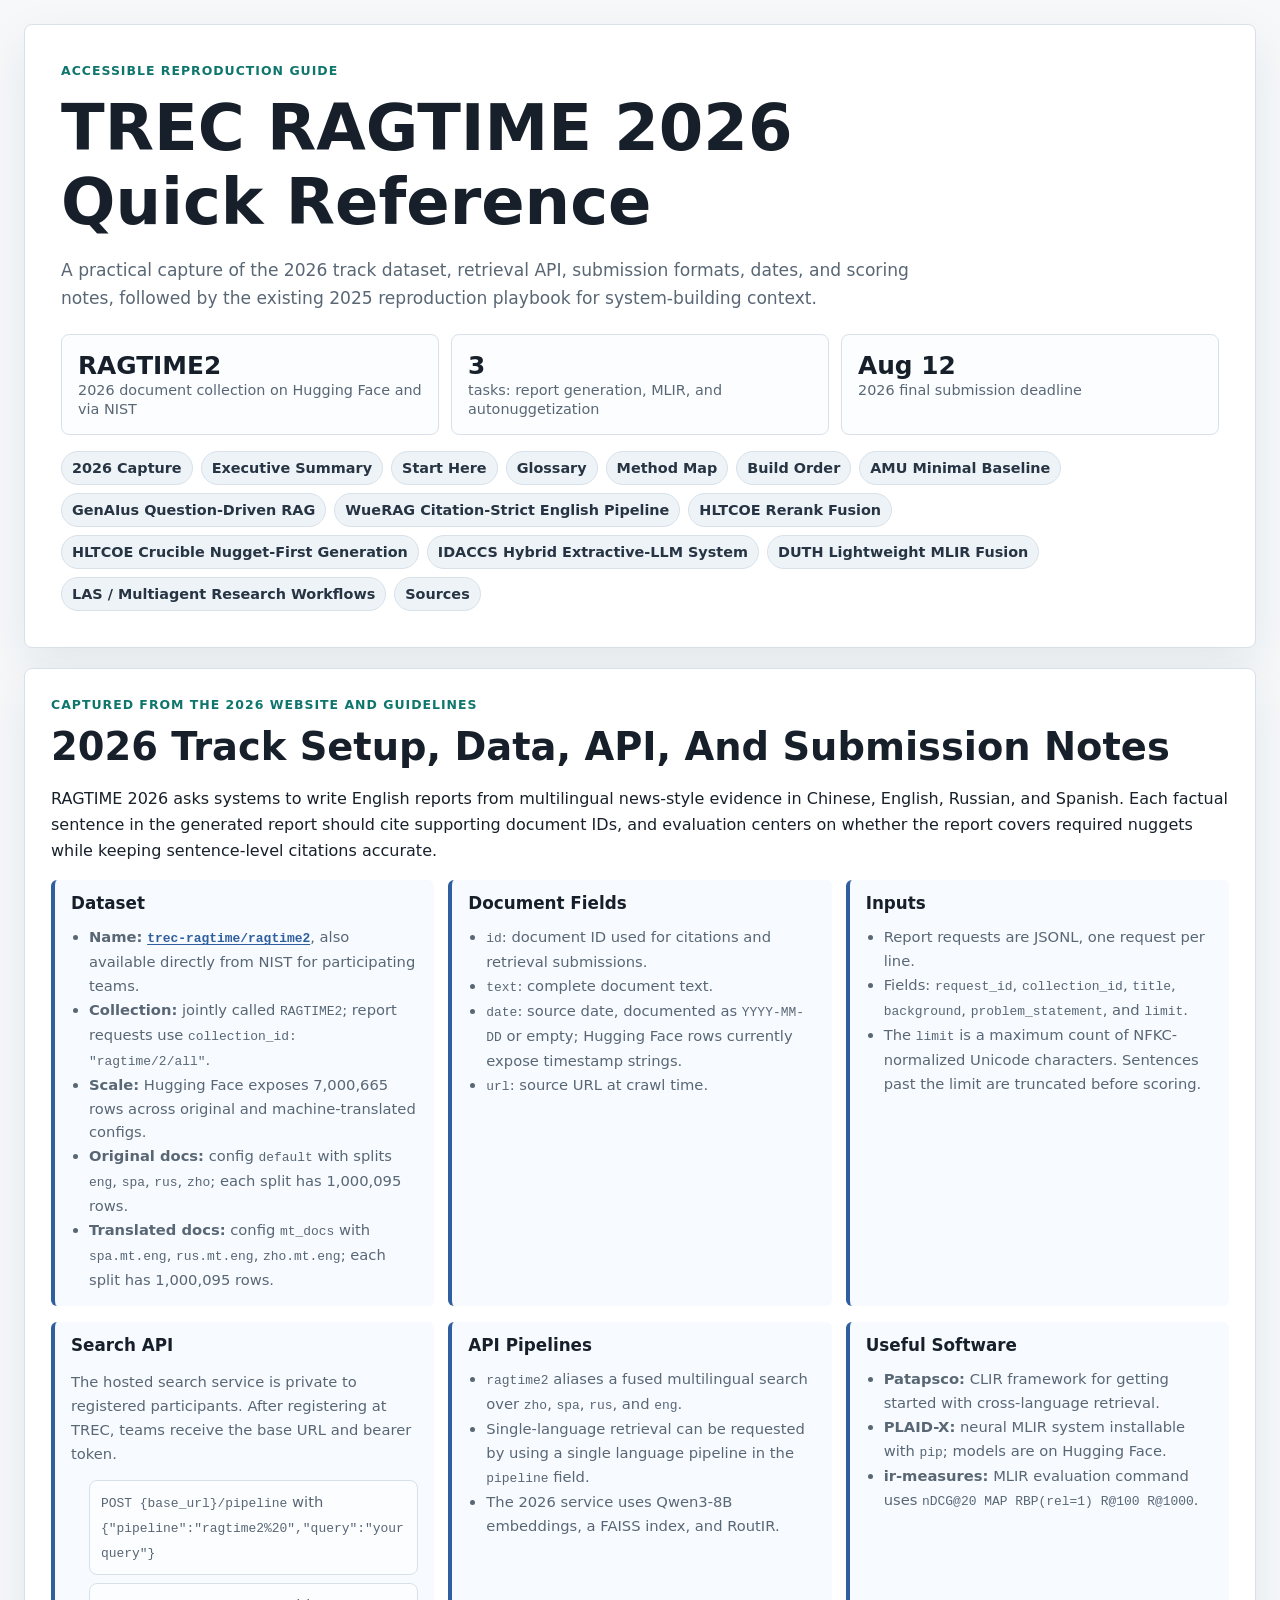
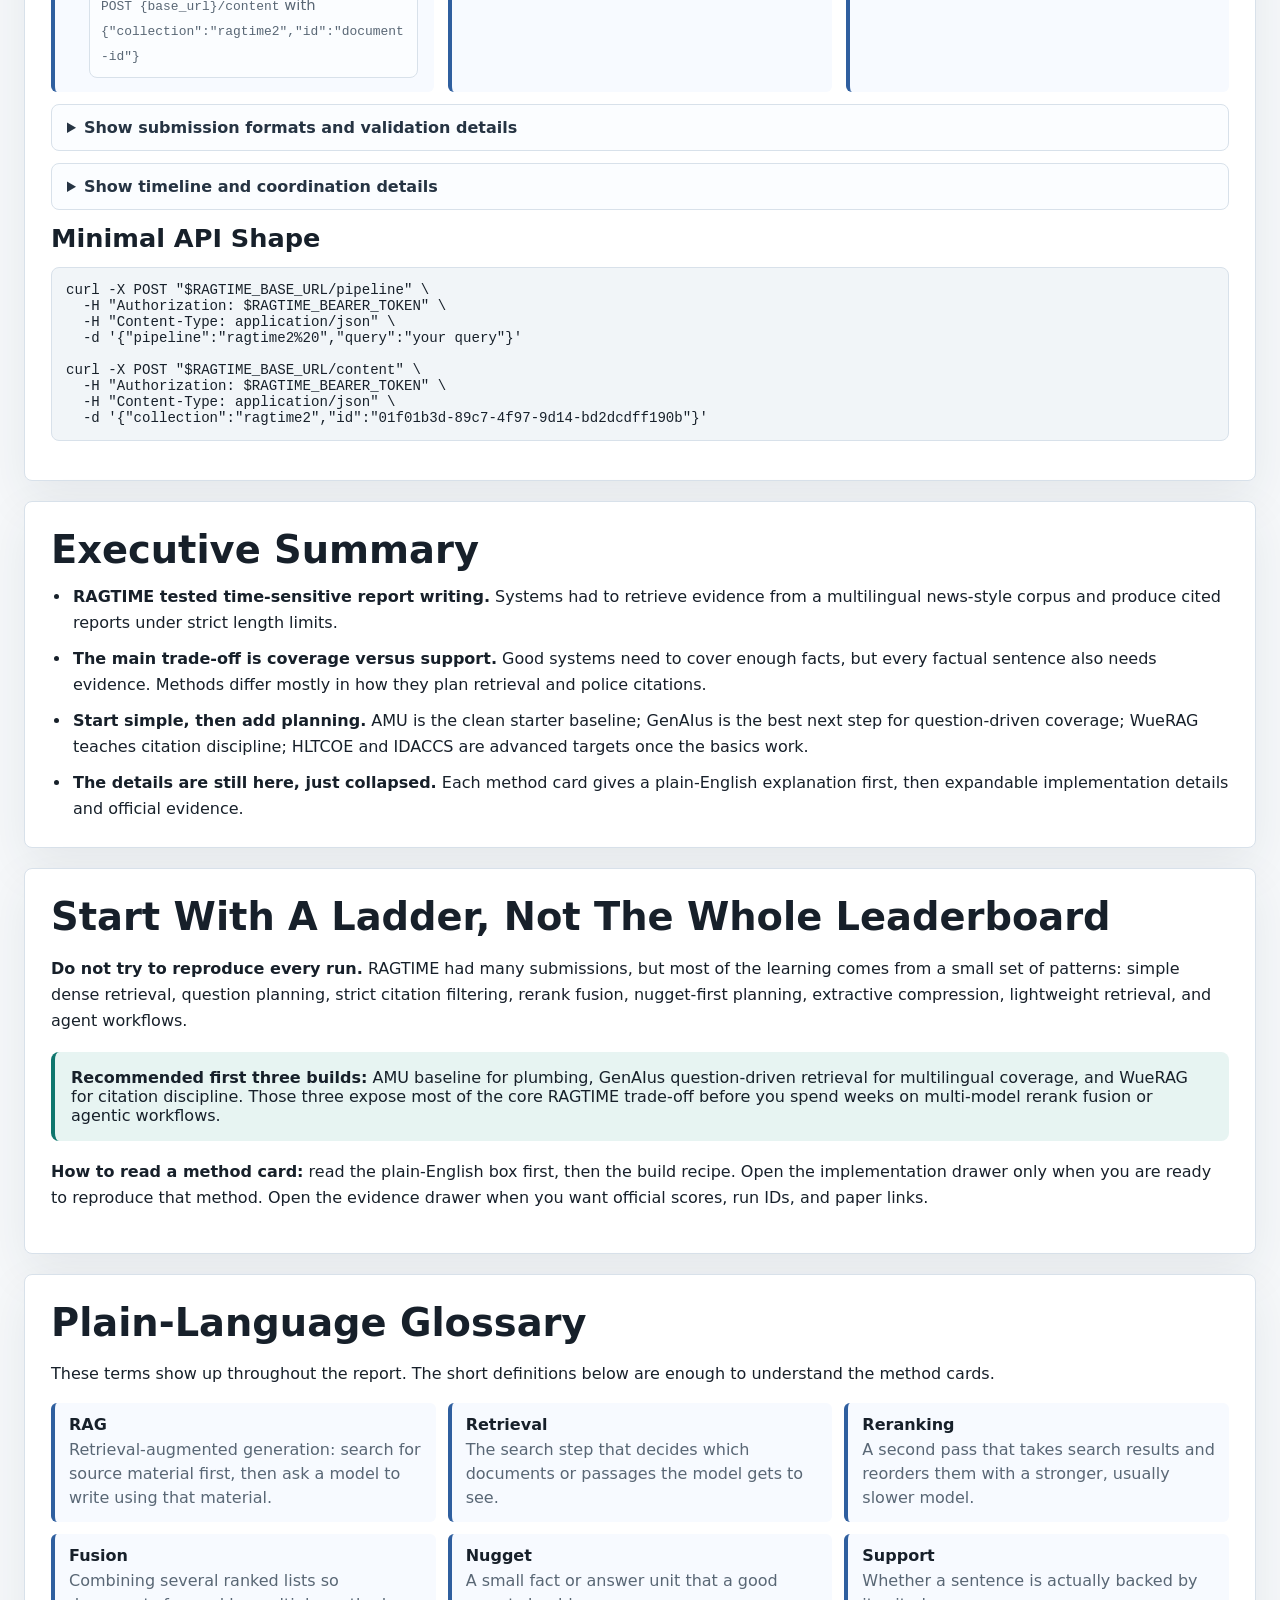
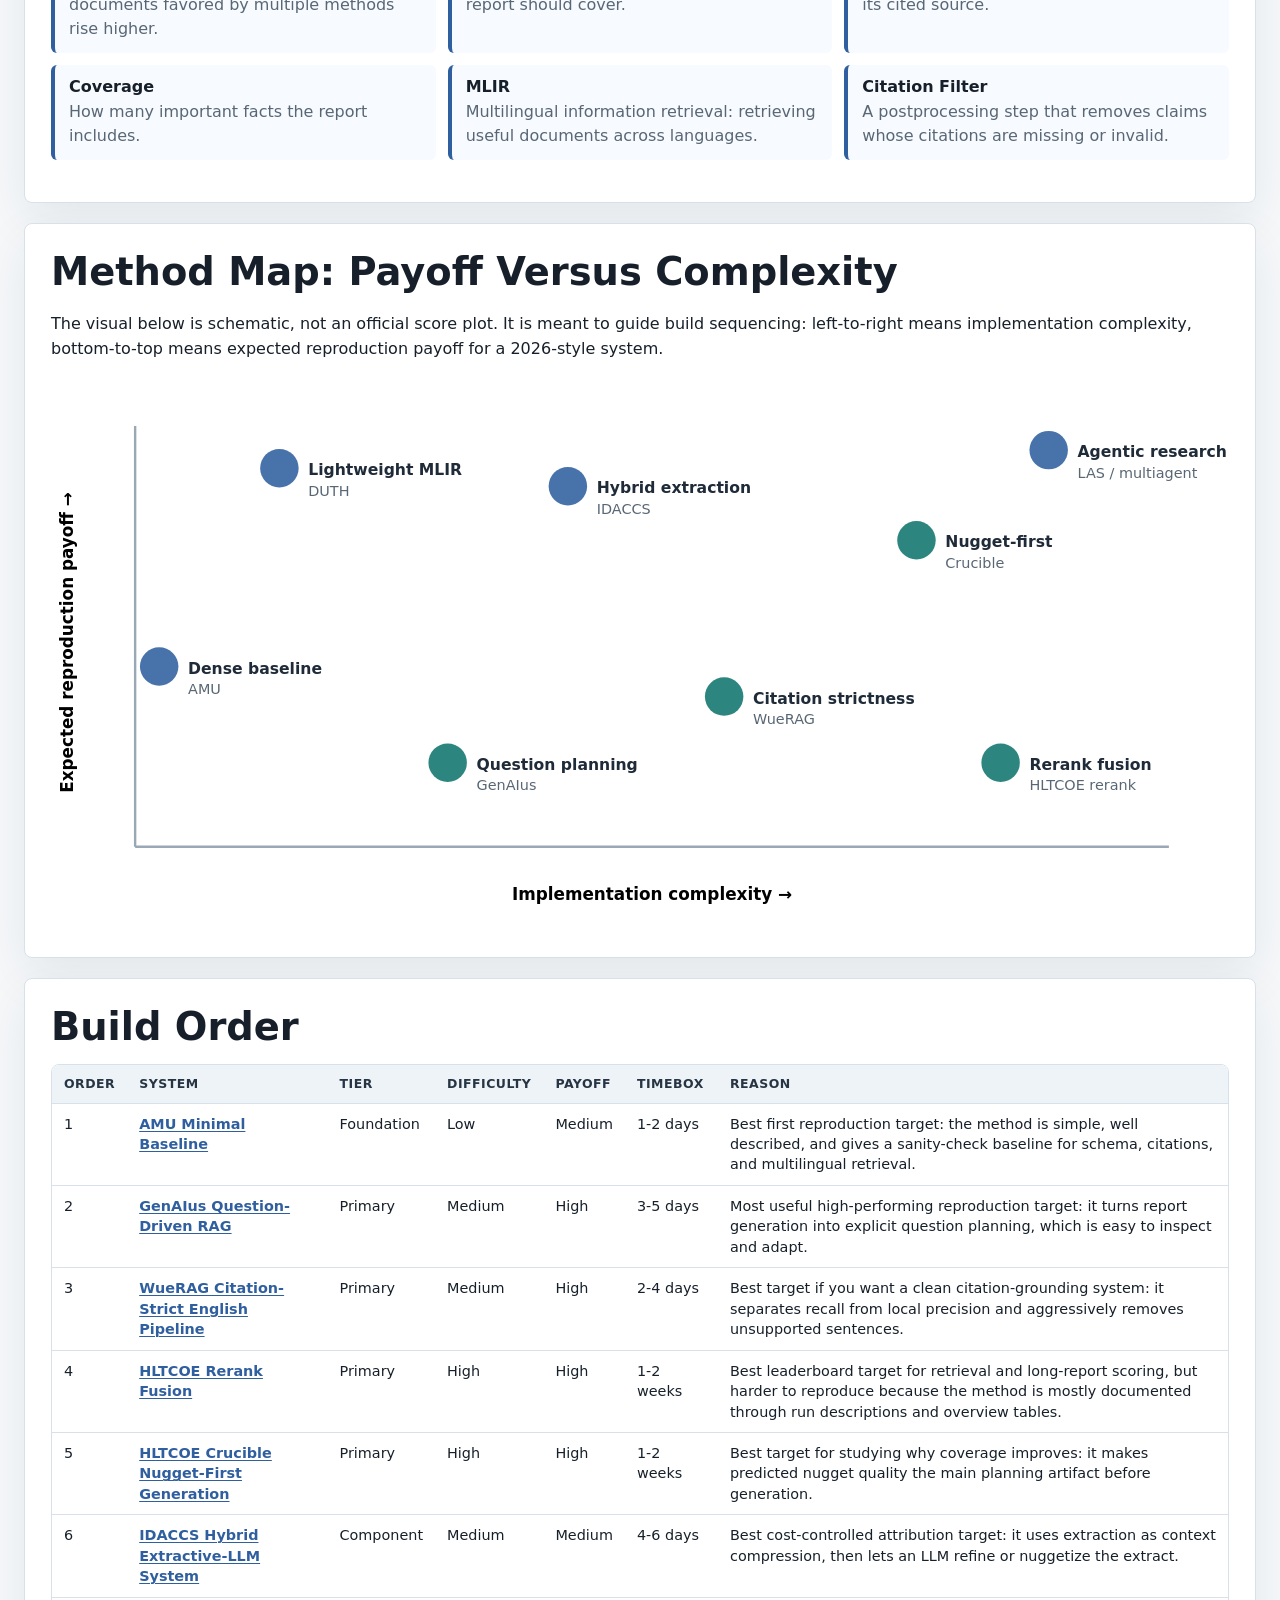
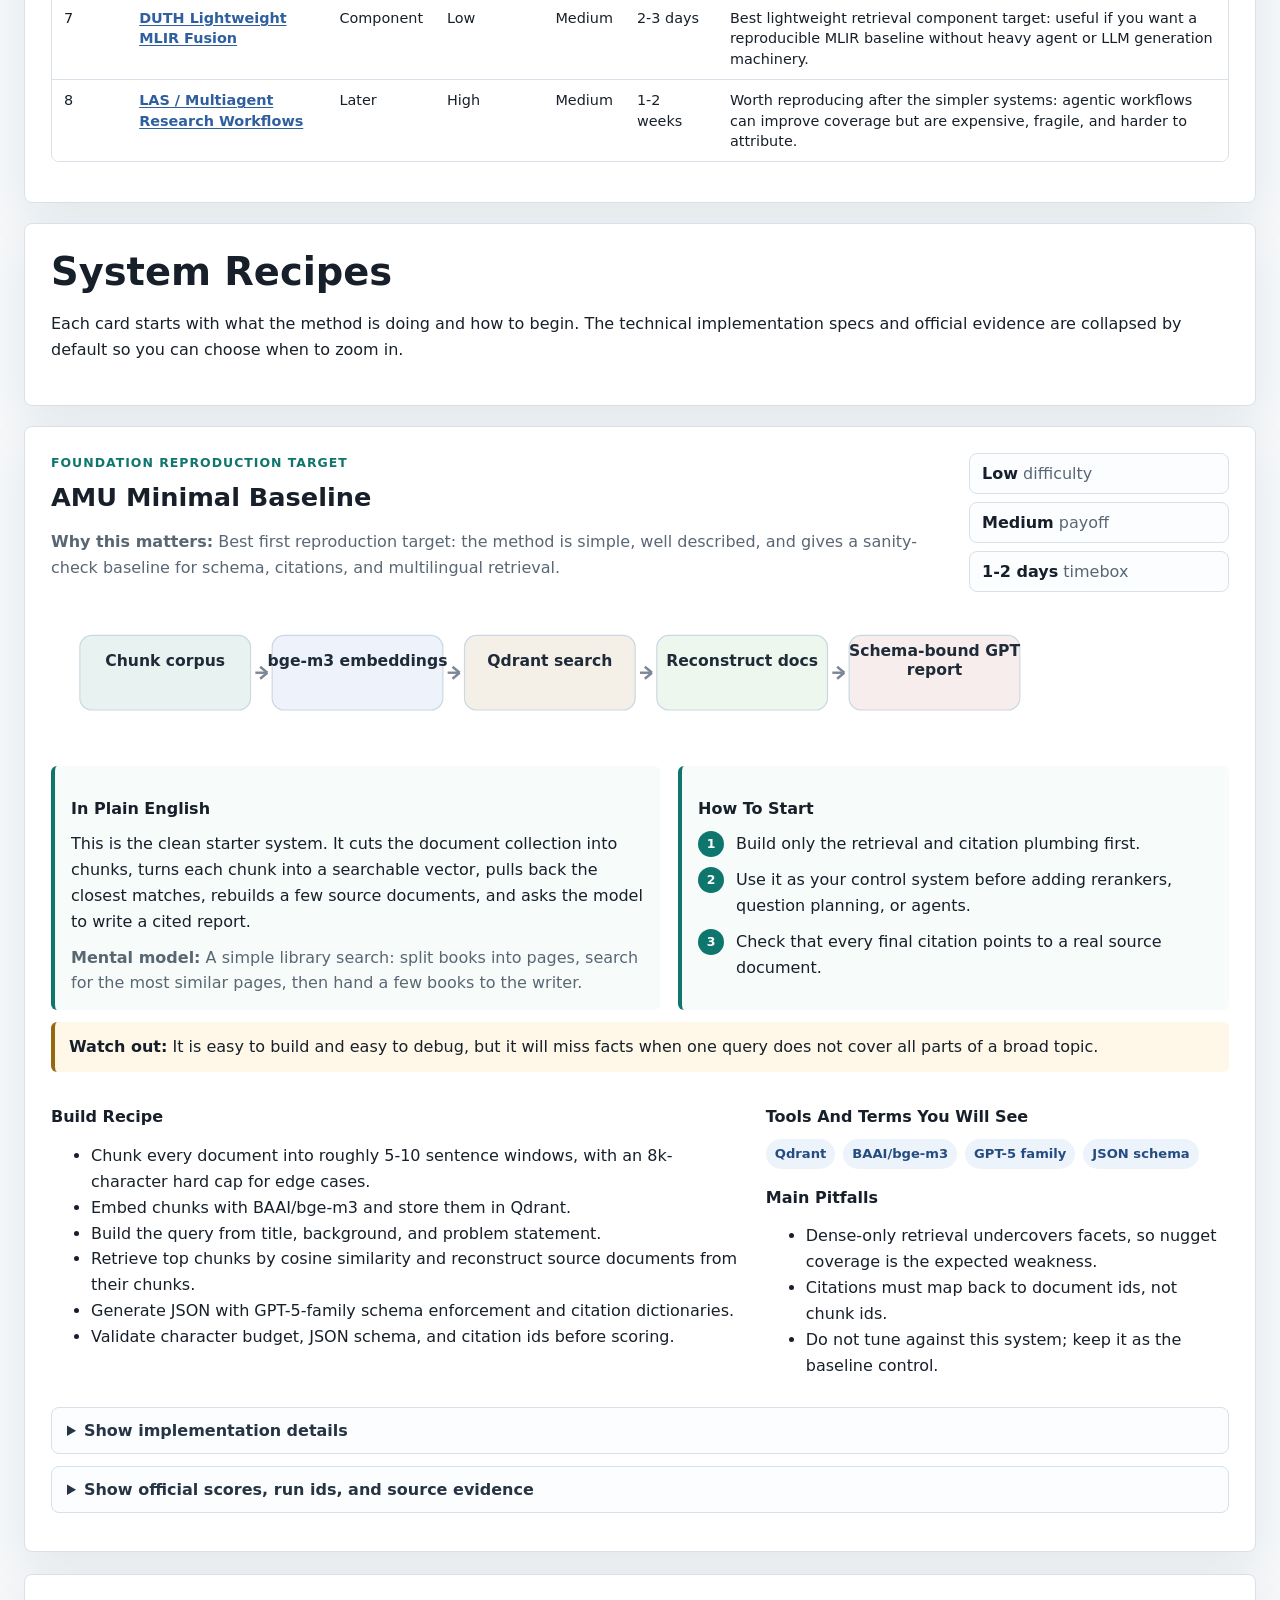
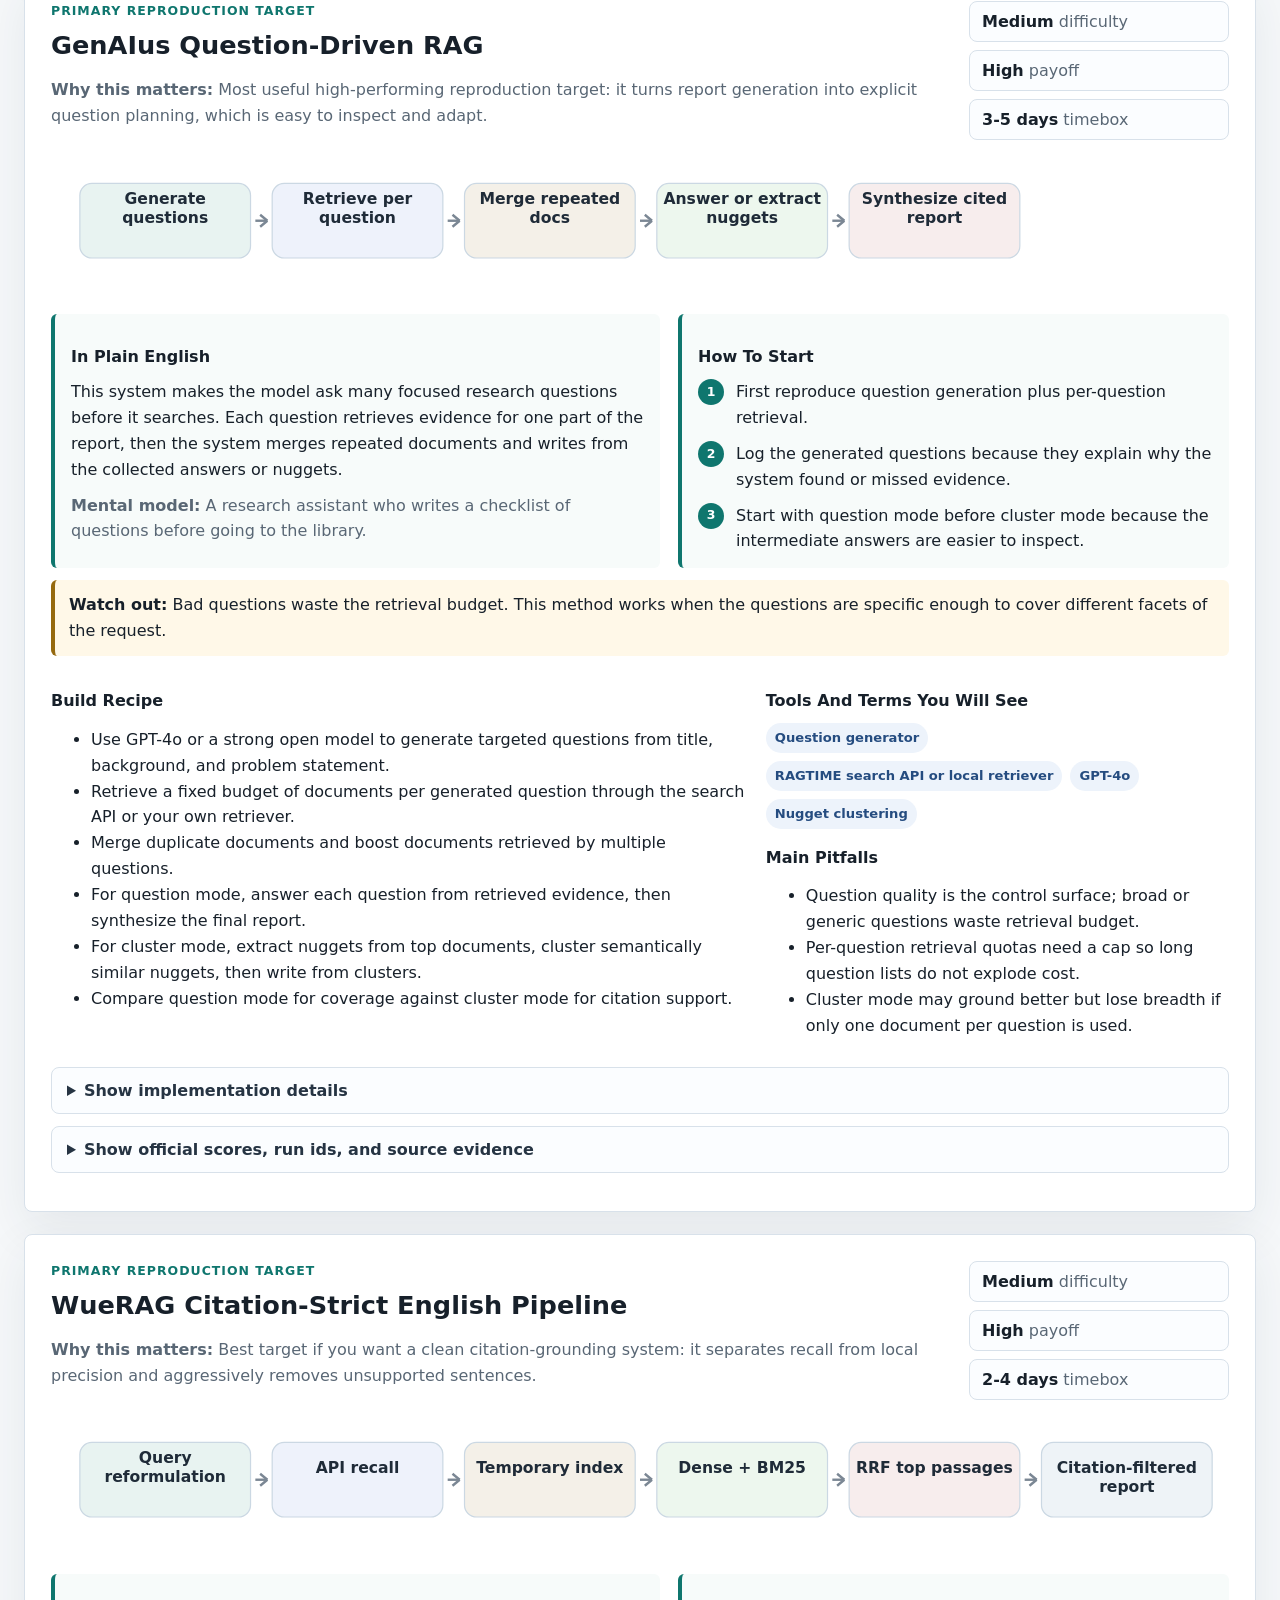
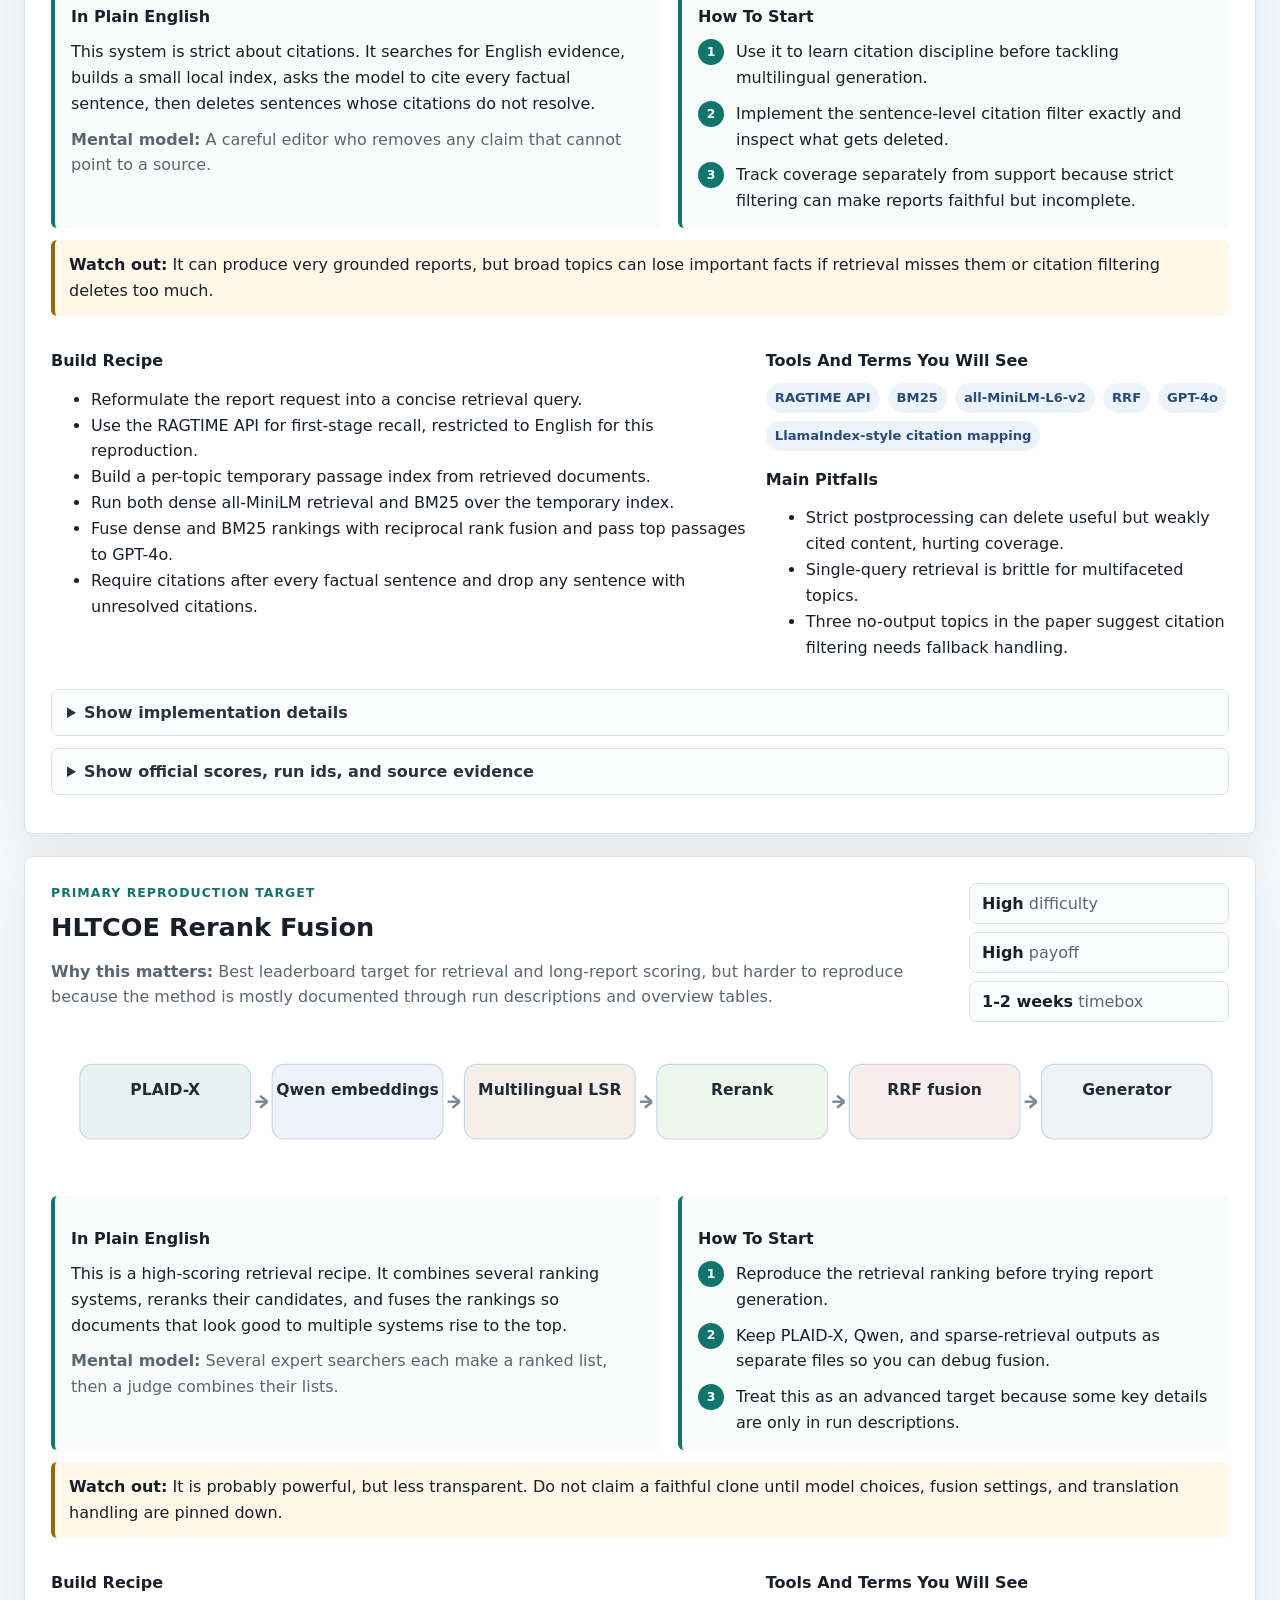
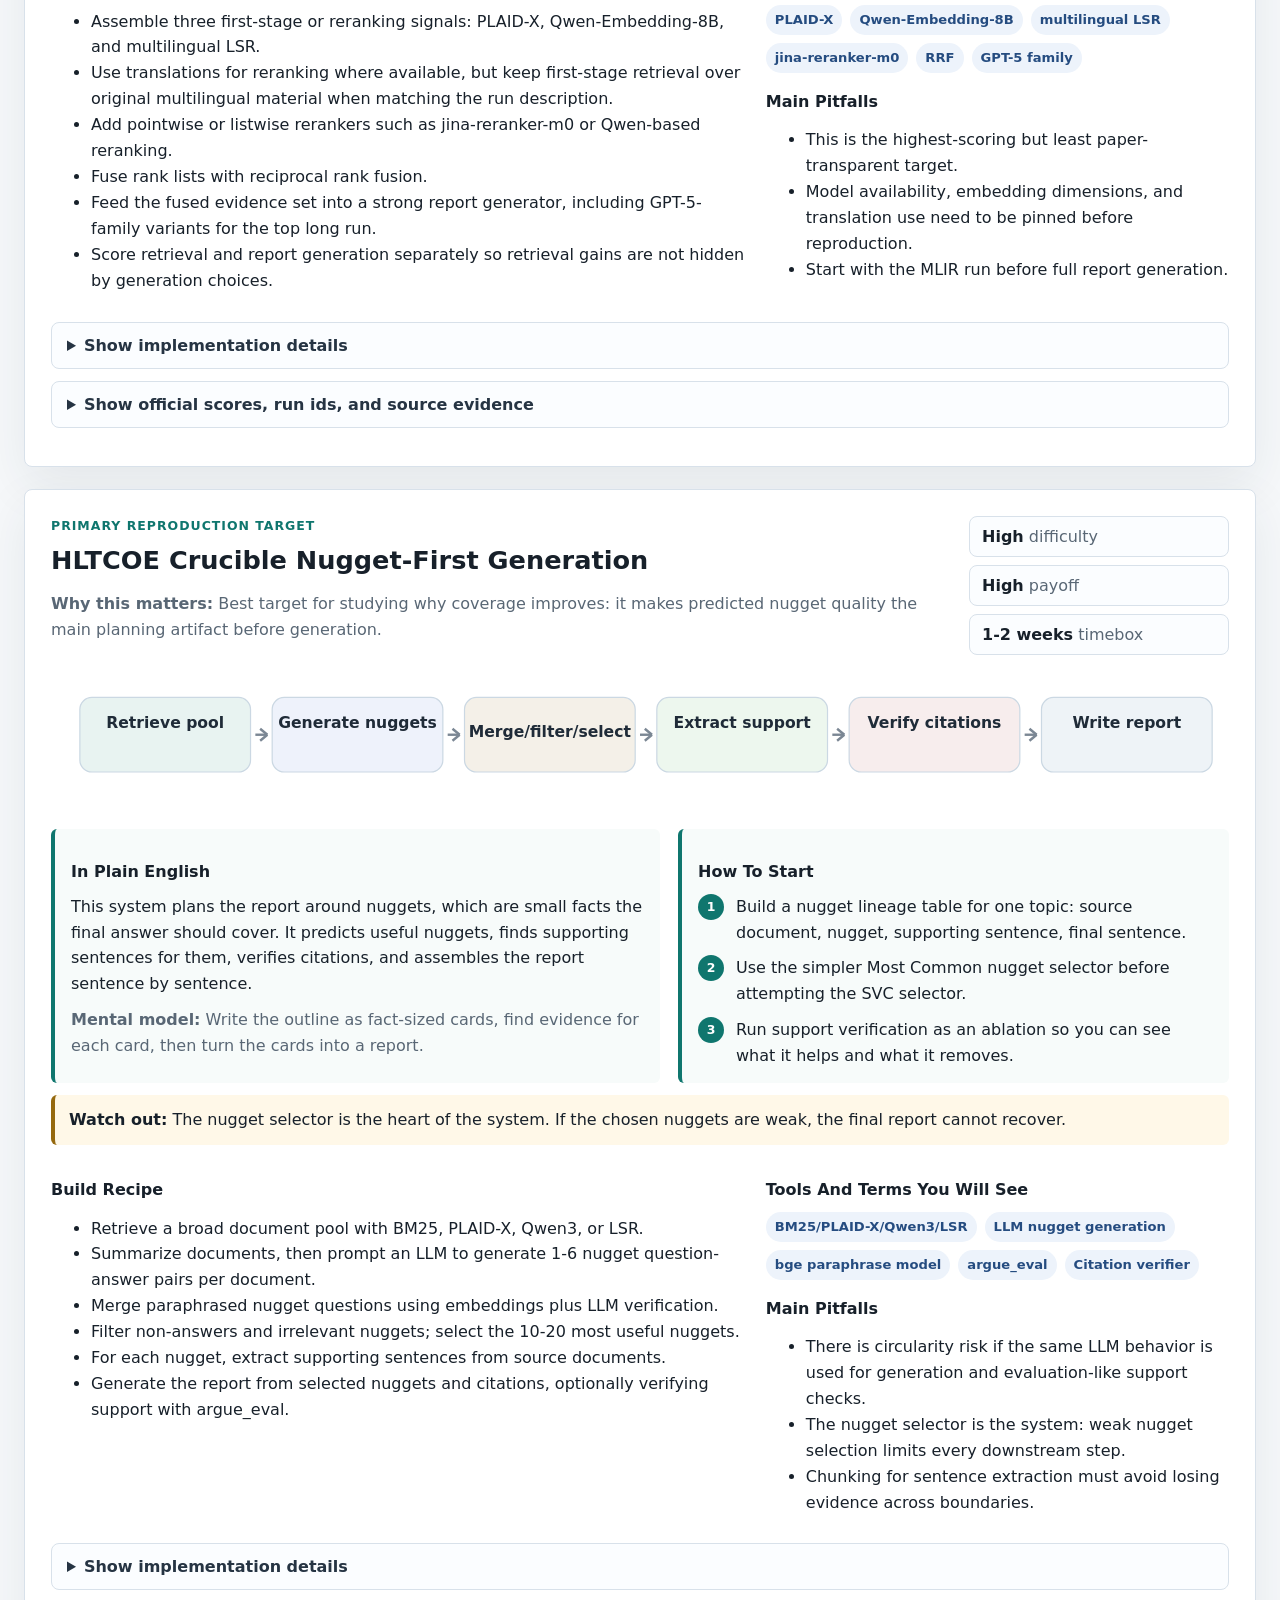
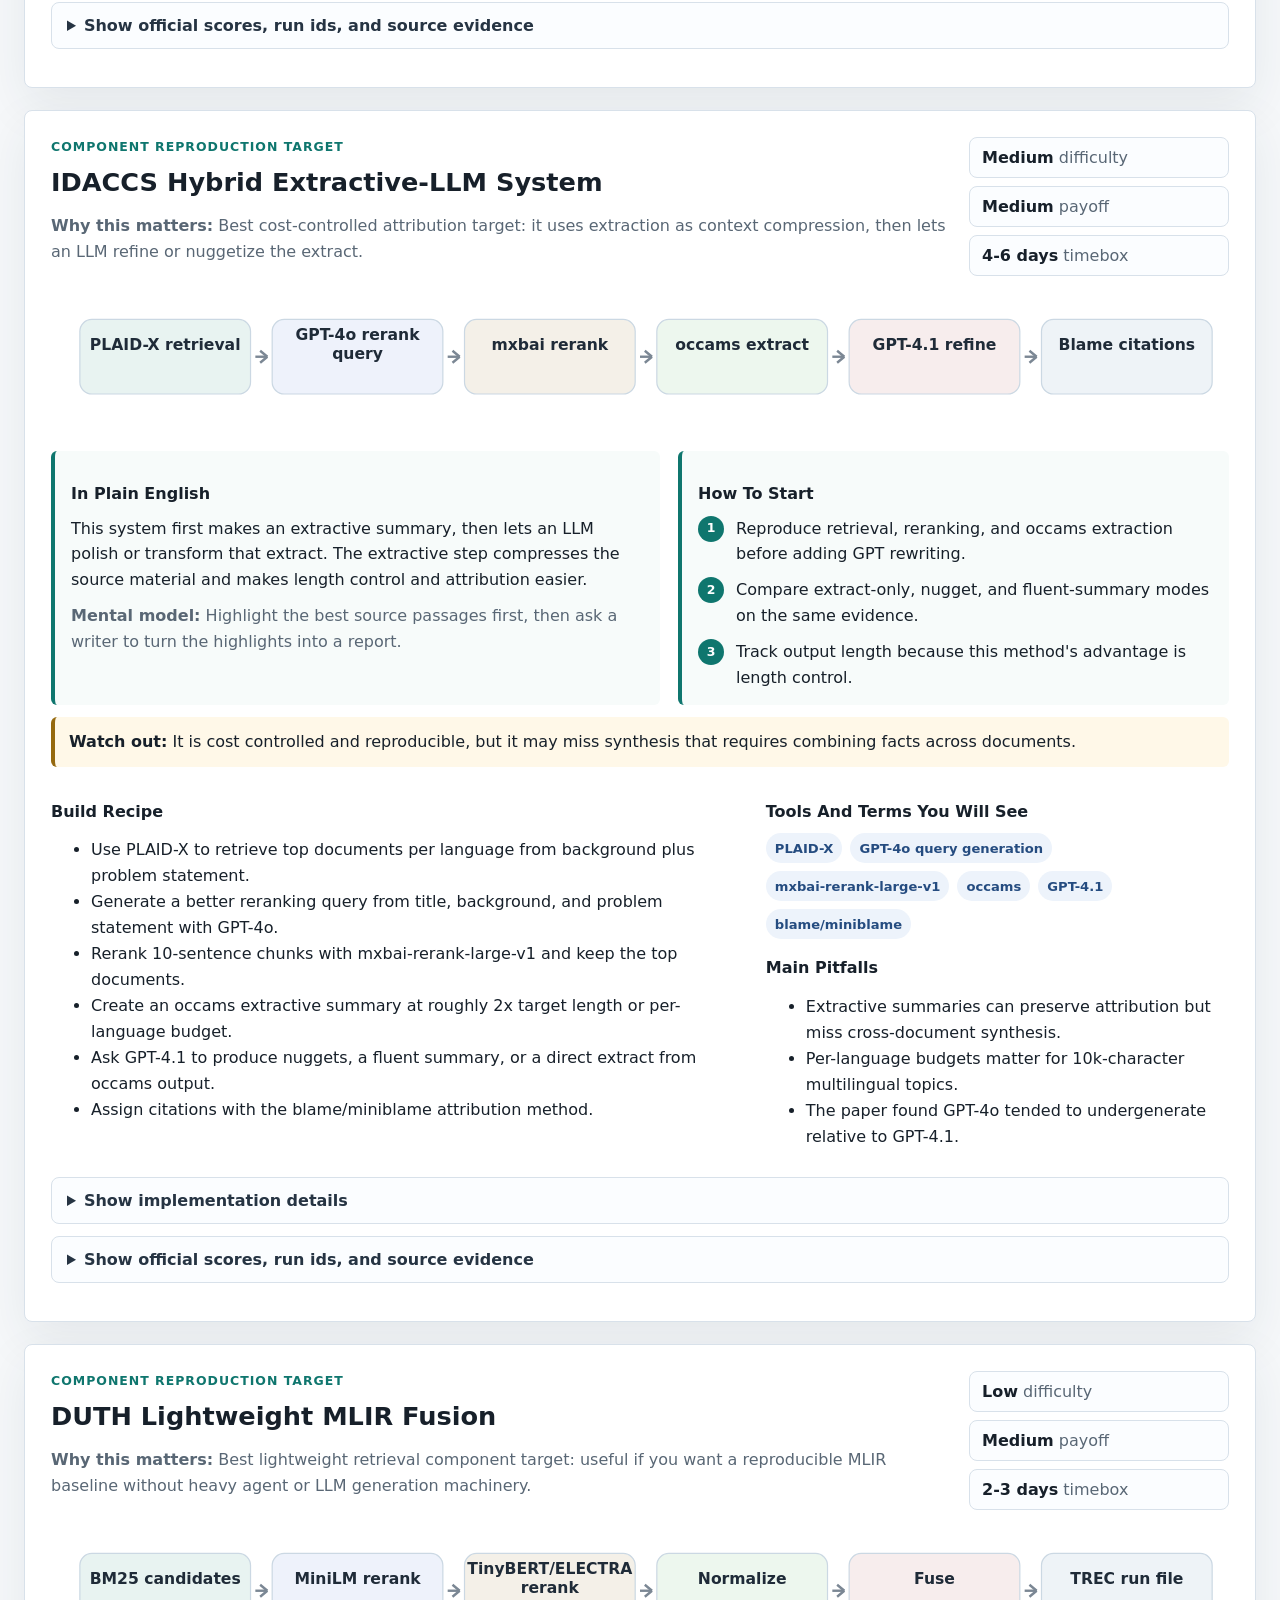
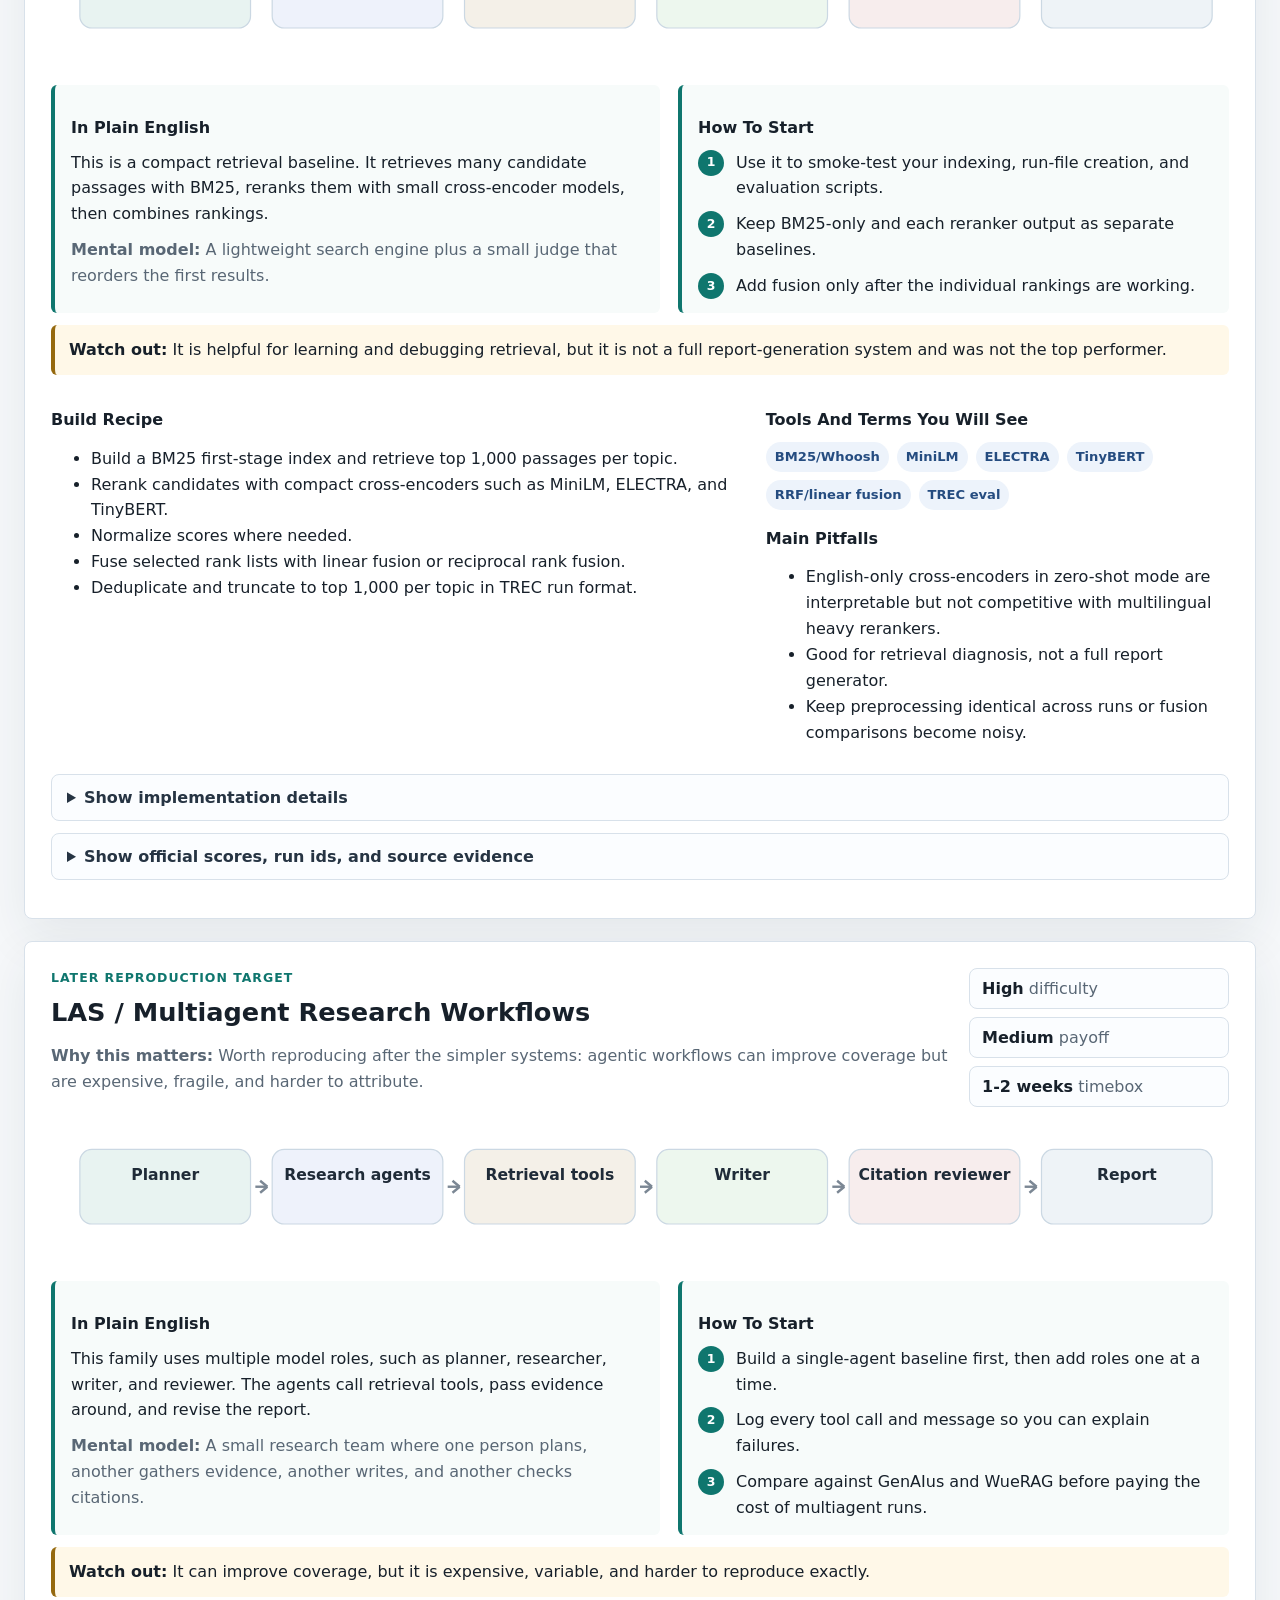
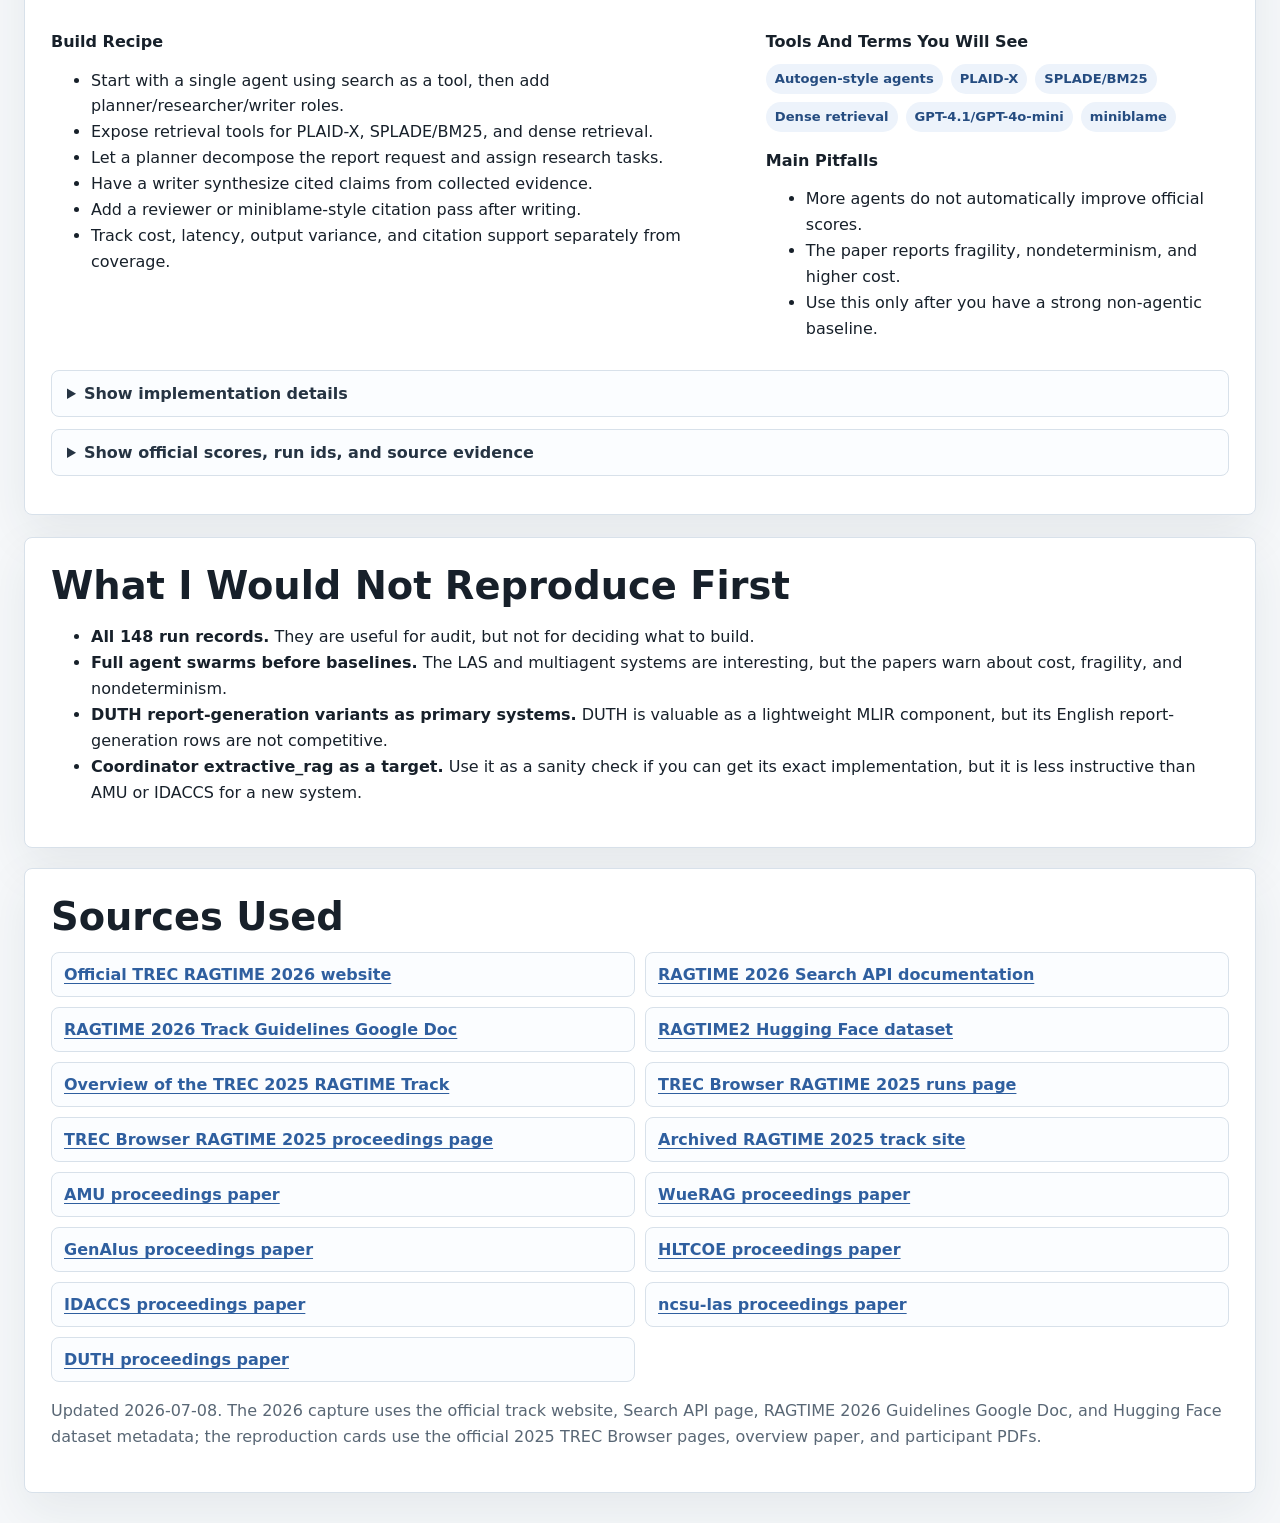
==== reports/2026-quick-reference-and-2025-reproduction-playbook/index.html @ 51cce116 "Organize report under reports directory" ====
<!DOCTYPE html>
<html lang="en">
<head>
  <meta charset="utf-8">
  <meta name="viewport" content="width=device-width, initial-scale=1">
  <meta name="description" content="TREC RAGTIME 2026 track reference and 2025 system reproduction playbook.">
  <title>TREC RAGTIME 2026 Quick Reference and 2025 Reproduction Playbook</title>
  <style>
    :root {
      --bg: #f6f8fa;
      --paper: #ffffff;
      --ink: #17202a;
      --muted: #596775;
      --line: #d8e1ea;
      --teal: #0f766e;
      --blue: #2f5f9f;
      --amber: #95690f;
      --red: #9f3e43;
      --soft: #eef3f7;
      --soft-teal: #e7f4f2;
      --shadow: 0 18px 50px rgba(31, 45, 61, 0.08);
      font-family: Inter, ui-sans-serif, system-ui, -apple-system, BlinkMacSystemFont, "Segoe UI", sans-serif;
    }
    * { box-sizing: border-box; }
    html { scroll-behavior: smooth; }
    body { margin: 0; background: var(--bg); color: var(--ink); }
    a { color: var(--blue); font-weight: 800; text-decoration-thickness: 0.08em; text-underline-offset: 0.16em; }
    .skip-link { position: absolute; left: 16px; top: 12px; transform: translateY(-160%); padding: 10px 12px; border-radius: 6px; background: var(--ink); color: #fff; z-index: 10; }
    .skip-link:focus { transform: translateY(0); }
    .layout { max-width: 1280px; margin: 0 auto; padding: 24px; }
    header, section, .candidate-card { border: 1px solid var(--line); border-radius: 8px; background: var(--paper); box-shadow: var(--shadow); }
    header { padding: 36px; margin-bottom: 20px; }
    .kicker { margin: 0 0 10px; color: var(--teal); font-size: 0.78rem; font-weight: 900; letter-spacing: 0.08em; text-transform: uppercase; }
    h1, h2, h3, h4 { margin: 0 0 12px; line-height: 1.16; letter-spacing: 0; }
    h1 { max-width: 940px; font-size: clamp(2.2rem, 5vw, 4.8rem); }
    h2 { font-size: clamp(1.55rem, 3vw, 2.45rem); }
    h3 { font-size: clamp(1.25rem, 2vw, 1.75rem); }
    h4 { margin-top: 20px; font-size: 1rem; }
    p, li { line-height: 1.62; }
    .lede { max-width: 900px; color: var(--muted); font-size: 1.07rem; }
    .hero-grid { display: grid; grid-template-columns: repeat(3, minmax(0, 1fr)); gap: 12px; margin-top: 22px; }
    .hero-card { padding: 16px; border: 1px solid var(--line); border-radius: 8px; background: #fbfdff; }
    .hero-card b { display: block; font-size: 1.55rem; }
    .hero-card span { color: var(--muted); font-size: 0.9rem; }
    section { padding: 26px; margin-bottom: 20px; }
    .toc { display: flex; flex-wrap: wrap; gap: 8px; margin-top: 16px; }
    .toc a { display: inline-flex; min-height: 34px; align-items: center; padding: 7px 10px; border: 1px solid var(--line); border-radius: 999px; background: var(--soft); color: #263443; text-decoration: none; font-size: 0.9rem; }
    .callout { margin: 18px 0; padding: 16px; border-left: 4px solid var(--teal); border-radius: 8px; background: var(--soft-teal); }
    .quick-grid { display: grid; grid-template-columns: repeat(3, minmax(0, 1fr)); gap: 14px; margin-top: 16px; }
    .quick-box { min-width: 0; padding: 14px 16px; border-left: 4px solid var(--blue); border-radius: 6px; background: #f7faff; }
    .quick-box h3 { font-size: 1.05rem; }
    .quick-box p, .quick-box li { color: var(--muted); font-size: 0.92rem; }
    .quick-box ul { margin: 0; padding-left: 18px; }
    .inline-code-list { display: grid; gap: 8px; margin: 12px 0 0; padding: 0; list-style: none; }
    .inline-code-list li { padding: 9px 11px; border: 1px solid var(--line); border-radius: 8px; background: #fbfdff; }
    .api-example { margin-top: 14px; }
    .map-svg, .pipeline-svg { width: 100%; height: auto; display: block; }
    .candidate-card { padding: 26px; margin-bottom: 22px; scroll-margin-top: 16px; }
    .candidate-head { display: grid; grid-template-columns: minmax(0, 1fr) 260px; gap: 18px; align-items: start; }
    .why { color: var(--muted); }
    .plain-grid { display: grid; grid-template-columns: minmax(0, 1.05fr) minmax(280px, 0.95fr); gap: 18px; margin: 16px 0 10px; }
    .plain-box { padding: 14px 16px; border-left: 4px solid var(--teal); background: #f7fbfa; border-radius: 6px; }
    .plain-box p { margin: 0 0 10px; }
    .plain-box p:last-child { margin-bottom: 0; }
    .mental-model { color: var(--muted); }
    .watchout { margin: 12px 0 16px; padding: 12px 14px; border-left: 4px solid var(--amber); background: #fff8e8; border-radius: 6px; }
    .simple-steps { display: grid; gap: 10px; margin: 0; padding: 0; list-style: none; }
    .simple-steps li { display: grid; grid-template-columns: 28px minmax(0, 1fr); gap: 10px; align-items: start; }
    .simple-steps span { display: inline-grid; place-items: center; width: 26px; height: 26px; border-radius: 50%; background: var(--teal); color: #fff; font-weight: 900; font-size: 0.78rem; }
    .score-badges { display: grid; gap: 8px; }
    .score-badges span { padding: 10px 12px; border: 1px solid var(--line); border-radius: 8px; background: #fbfdff; color: var(--muted); }
    .score-badges b { color: var(--ink); }
    .card-grid { display: grid; grid-template-columns: minmax(0, 1.2fr) minmax(280px, 0.8fr); gap: 20px; margin-top: 12px; }
    .detail-grid { display: grid; grid-template-columns: repeat(2, minmax(0, 1fr)); gap: 18px; margin-top: 10px; }
    .subsection { min-width: 0; }
    .pill-list { display: flex; flex-wrap: wrap; gap: 8px; }
    .pill { display: inline-flex; align-items: center; min-height: 30px; padding: 5px 9px; border-radius: 999px; background: #edf3fb; color: #254c80; font-weight: 800; font-size: 0.82rem; }
    pre { overflow-x: auto; padding: 14px; border: 1px solid var(--line); border-radius: 8px; background: #f1f5f8; }
    code { font-family: "JetBrains Mono", ui-monospace, SFMono-Regular, Menlo, Consolas, monospace; font-size: 0.88em; overflow-wrap: anywhere; }
    .table-wrap { overflow-x: auto; border: 1px solid var(--line); border-radius: 8px; margin: 14px 0; }
    table { width: 100%; min-width: 760px; border-collapse: collapse; background: #fff; }
    th, td { padding: 10px 12px; border-bottom: 1px solid var(--line); text-align: left; vertical-align: top; font-size: 0.9rem; line-height: 1.42; }
    th { background: #eef3f7; color: #263443; font-size: 0.78rem; letter-spacing: 0.04em; text-transform: uppercase; }
    tr:last-child td { border-bottom: 0; }
    .small table { min-width: 700px; }
    .compact table { min-width: 520px; }
    .compact th, .compact td { font-size: 0.86rem; }
    .muted { color: var(--muted); }
    .run-desc { color: var(--muted); }
    .detail-toggle { margin: 12px 0; border: 1px solid var(--line); border-radius: 8px; background: #fbfdff; }
    .detail-toggle summary { cursor: pointer; padding: 13px 15px; font-weight: 900; color: #263443; }
    .detail-toggle summary:hover { background: #eef3f7; }
    .detail-toggle > div { padding: 0 15px 15px; border-top: 1px solid var(--line); }
    .summary-list { display: grid; gap: 10px; margin: 0; padding-left: 20px; }
    .summary-list li { padding-left: 2px; }
    .glossary { display: grid; grid-template-columns: repeat(3, minmax(0, 1fr)); gap: 12px; margin-top: 14px; }
    .glossary div { padding: 12px 14px; border-left: 4px solid var(--blue); background: #f7faff; border-radius: 6px; }
    .glossary dt { margin: 0 0 4px; font-weight: 900; }
    .glossary dd { margin: 0; color: var(--muted); line-height: 1.5; }
    .source-grid { display: grid; grid-template-columns: repeat(2, minmax(0, 1fr)); gap: 10px; }
    .source-grid a { display: block; padding: 12px; border: 1px solid var(--line); border-radius: 8px; background: #fbfdff; }
    @media (max-width: 860px) {
      .layout { padding: 14px; }
      header, section, .candidate-card { padding: 20px; }
      .hero-grid, .candidate-head, .plain-grid, .card-grid, .detail-grid, .glossary, .source-grid, .quick-grid { grid-template-columns: 1fr; }
      table { min-width: 680px; }
    }
  </style>
</head>
<body>
  <a class="skip-link" href="#main-content">Skip to report content</a>
  <main id="main-content" class="layout">
    <header>
      <p class="kicker">Accessible reproduction guide</p>
      <h1>TREC RAGTIME 2026 Quick Reference</h1>
      <p class="lede">A practical capture of the 2026 track dataset, retrieval API, submission formats, dates, and scoring notes, followed by the existing 2025 reproduction playbook for system-building context.</p>
      <div class="hero-grid">
        <div class="hero-card"><b>RAGTIME2</b><span>2026 document collection on Hugging Face and via NIST</span></div>
        <div class="hero-card"><b>3</b><span>tasks: report generation, MLIR, and autonuggetization</span></div>
        <div class="hero-card"><b>Aug 12</b><span>2026 final submission deadline</span></div>
      </div>
      <nav class="toc">
        <a href="#track-2026">2026 Capture</a>
        <a href="#executive-summary">Executive Summary</a>
        <a href="#start">Start Here</a>
        <a href="#glossary">Glossary</a>
        <a href="#map">Method Map</a>
        <a href="#order">Build Order</a>
        <a href="#amu">AMU Minimal Baseline</a><a href="#genaius">GenAIus Question-Driven RAG</a><a href="#wuerag">WueRAG Citation-Strict English Pipeline</a><a href="#hltcoe-rerank">HLTCOE Rerank Fusion</a><a href="#crucible">HLTCOE Crucible Nugget-First Generation</a><a href="#idaccs">IDACCS Hybrid Extractive-LLM System</a><a href="#duth">DUTH Lightweight MLIR Fusion</a><a href="#agentic">LAS / Multiagent Research Workflows</a>
        <a href="#sources">Sources</a>
      </nav>
    </header>

    <section id="track-2026">
      <p class="kicker">Captured from the 2026 website and guidelines</p>
      <h2>2026 Track Setup, Data, API, And Submission Notes</h2>
      <p>RAGTIME 2026 asks systems to write English reports from multilingual news-style evidence in Chinese, English, Russian, and Spanish. Each factual sentence in the generated report should cite supporting document IDs, and evaluation centers on whether the report covers required nuggets while keeping sentence-level citations accurate.</p>
      <div class="quick-grid">
        <div class="quick-box">
          <h3>Dataset</h3>
          <ul>
            <li><strong>Name:</strong> <a href="https://huggingface.co/datasets/trec-ragtime/ragtime2"><code>trec-ragtime/ragtime2</code></a>, also available directly from NIST for participating teams.</li>
            <li><strong>Collection:</strong> jointly called <code>RAGTIME2</code>; report requests use <code>collection_id: "ragtime/2/all"</code>.</li>
            <li><strong>Scale:</strong> Hugging Face exposes 7,000,665 rows across original and machine-translated configs.</li>
            <li><strong>Original docs:</strong> config <code>default</code> with splits <code>eng</code>, <code>spa</code>, <code>rus</code>, <code>zho</code>; each split has 1,000,095 rows.</li>
            <li><strong>Translated docs:</strong> config <code>mt_docs</code> with <code>spa.mt.eng</code>, <code>rus.mt.eng</code>, <code>zho.mt.eng</code>; each split has 1,000,095 rows.</li>
          </ul>
        </div>
        <div class="quick-box">
          <h3>Document Fields</h3>
          <ul>
            <li><code>id</code>: document ID used for citations and retrieval submissions.</li>
            <li><code>text</code>: complete document text.</li>
            <li><code>date</code>: source date, documented as <code>YYYY-MM-DD</code> or empty; Hugging Face rows currently expose timestamp strings.</li>
            <li><code>url</code>: source URL at crawl time.</li>
          </ul>
        </div>
        <div class="quick-box">
          <h3>Inputs</h3>
          <ul>
            <li>Report requests are JSONL, one request per line.</li>
            <li>Fields: <code>request_id</code>, <code>collection_id</code>, <code>title</code>, <code>background</code>, <code>problem_statement</code>, and <code>limit</code>.</li>
            <li>The <code>limit</code> is a maximum count of NFKC-normalized Unicode characters. Sentences past the limit are truncated before scoring.</li>
          </ul>
        </div>
      </div>
      <div class="quick-grid">
        <div class="quick-box">
          <h3>Search API</h3>
          <p>The hosted search service is private to registered participants. After registering at TREC, teams receive the base URL and bearer token.</p>
          <ul class="inline-code-list">
            <li><code>POST {base_url}/pipeline</code> with <code>{"pipeline":"ragtime2%20","query":"your query"}</code></li>
            <li><code>POST {base_url}/content</code> with <code>{"collection":"ragtime2","id":"document-id"}</code></li>
          </ul>
        </div>
        <div class="quick-box">
          <h3>API Pipelines</h3>
          <ul>
            <li><code>ragtime2</code> aliases a fused multilingual search over <code>zho</code>, <code>spa</code>, <code>rus</code>, and <code>eng</code>.</li>
            <li>Single-language retrieval can be requested by using a single language pipeline in the <code>pipeline</code> field.</li>
            <li>The 2026 service uses Qwen3-8B embeddings, a FAISS index, and RoutIR.</li>
          </ul>
        </div>
        <div class="quick-box">
          <h3>Useful Software</h3>
          <ul>
            <li><strong>Patapsco:</strong> CLIR framework for getting started with cross-language retrieval.</li>
            <li><strong>PLAID-X:</strong> neural MLIR system installable with <code>pip</code>; models are on Hugging Face.</li>
            <li><strong>ir-measures:</strong> MLIR evaluation command uses <code>nDCG@20 MAP RBP(rel=1) R@100 R@1000</code>.</li>
          </ul>
        </div>
      </div>
      <details class="detail-toggle"><summary>Show submission formats and validation details</summary><div>
        <div class="detail-grid">
          <div class="subsection">
            <h4>Report Generation Output</h4>
            <ul>
              <li>Submission is JSONL, one report object per line.</li>
              <li><code>metadata</code> includes <code>team_id</code>, <code>topic_id</code>, <code>run_id</code>, and <code>run_desc</code>; <code>run_id</code> max is 25 characters.</li>
              <li><code>responses</code> is an ordered array of sentence objects with <code>text</code> and <code>citations</code>.</li>
              <li><code>citations</code> maps document IDs to numeric confidence/priority scores.</li>
              <li><code>references</code> is the union of all cited document IDs.</li>
            </ul>
          </div>
          <div class="subsection">
            <h4>MLIR Ranked Results</h4>
            <ul>
              <li>Use standard TREC ad hoc run format: <code>request_id Q0 doc_id rank score run_id</code>.</li>
              <li>Rows for each topic must be contiguous.</li>
              <li>Scores must be non-increasing within each topic.</li>
              <li>Up to 1,000 results per query are accepted; longer lists are truncated.</li>
            </ul>
          </div>
        </div>
        <div class="detail-grid">
          <div class="subsection">
            <h4>Autonuggetization Output</h4>
            <ul>
              <li>Submission is JSONL, one nugget set per topic.</li>
              <li><code>metadata</code> mirrors report metadata with <code>team_id</code>, <code>topic_id</code>, <code>run_id</code>, and <code>run_desc</code>.</li>
              <li><code>nugget_bank</code> contains nugget dictionaries with <code>question</code>, <code>aggregator_type</code>, and <code>answers</code>.</li>
              <li><code>aggregator_type</code> is <code>AND</code> or <code>OR</code>; each answer carries answer text plus supporting document IDs.</li>
              <li>Nuggets and answers are treated as unordered sets.</li>
            </ul>
          </div>
          <div class="subsection">
            <h4>Validation And Assessment</h4>
            <ul>
              <li>A validator will be posted in the TREC Active Participants area; runs that fail validation are rejected outright.</li>
              <li>Sentence segmentation may be done by the team; segmentation corrections are allowed without making a run manual, as long as system software is unchanged.</li>
              <li>Reports are assessed by nugget recall and sentence citation precision.</li>
              <li>At least the first citation for each report sentence is assessed; citation scores set assessment priority.</li>
            </ul>
          </div>
        </div>
      </div></details>
      <details class="detail-toggle"><summary>Show timeline and coordination details</summary><div>
        <div class="table-wrap compact"><table><thead><tr><th>Date</th><th>Milestone</th></tr></thead><tbody><tr><td>March 2026</td><td>Registration opens at <a href="http://ir.nist.gov/evalbase">NIST EvalBase</a>.</td></tr><tr><td>April-May 2026</td><td>Evaluation collection and track guidelines released.</td></tr><tr><td>Late June 2026</td><td>Final topics released.</td></tr><tr><td>August 12, 2026</td><td>Final submissions due to NIST.</td></tr><tr><td>October 2026</td><td>Results and feedback distributed to participants.</td></tr><tr><td>December 2026</td><td>TREC 2026 conference.</td></tr></tbody></table></div>
        <p class="muted"><strong>Coordinators:</strong> Dawn Lawrie, Sean MacAvaney, James Mayfield, Luca Soldaini, Eugene Yang, and Andrew Yates. General questions go to <a href="mailto:ragtime-organizers@googlegroups.com">ragtime-organizers@googlegroups.com</a> or the TREC Slack.</p>
      </div></details>
      <div class="api-example">
        <h3>Minimal API Shape</h3>
        <pre><code>curl -X POST "$RAGTIME_BASE_URL/pipeline" \
  -H "Authorization: $RAGTIME_BEARER_TOKEN" \
  -H "Content-Type: application/json" \
  -d '{"pipeline":"ragtime2%20","query":"your query"}'

curl -X POST "$RAGTIME_BASE_URL/content" \
  -H "Authorization: $RAGTIME_BEARER_TOKEN" \
  -H "Content-Type: application/json" \
  -d '{"collection":"ragtime2","id":"01f01b3d-89c7-4f97-9d14-bd2dcdff190b"}'</code></pre>
      </div>
    </section>

    <section id="executive-summary">
      <h2>Executive Summary</h2>
      <ul class="summary-list">
        <li><strong>RAGTIME tested time-sensitive report writing.</strong> Systems had to retrieve evidence from a multilingual news-style corpus and produce cited reports under strict length limits.</li>
        <li><strong>The main trade-off is coverage versus support.</strong> Good systems need to cover enough facts, but every factual sentence also needs evidence. Methods differ mostly in how they plan retrieval and police citations.</li>
        <li><strong>Start simple, then add planning.</strong> AMU is the clean starter baseline; GenAIus is the best next step for question-driven coverage; WueRAG teaches citation discipline; HLTCOE and IDACCS are advanced targets once the basics work.</li>
        <li><strong>The details are still here, just collapsed.</strong> Each method card gives a plain-English explanation first, then expandable implementation details and official evidence.</li>
      </ul>
    </section>

    <section id="start">
      <h2>Start With A Ladder, Not The Whole Leaderboard</h2>
      <p><strong>Do not try to reproduce every run.</strong> RAGTIME had many submissions, but most of the learning comes from a small set of patterns: simple dense retrieval, question planning, strict citation filtering, rerank fusion, nugget-first planning, extractive compression, lightweight retrieval, and agent workflows.</p>
      <div class="callout"><strong>Recommended first three builds:</strong> AMU baseline for plumbing, GenAIus question-driven retrieval for multilingual coverage, and WueRAG for citation discipline. Those three expose most of the core RAGTIME trade-off before you spend weeks on multi-model rerank fusion or agentic workflows.</div>
      <p><strong>How to read a method card:</strong> read the plain-English box first, then the build recipe. Open the implementation drawer only when you are ready to reproduce that method. Open the evidence drawer when you want official scores, run IDs, and paper links.</p>
    </section>

    <section id="glossary">
      <h2>Plain-Language Glossary</h2>
      <p>These terms show up throughout the report. The short definitions below are enough to understand the method cards.</p>
      <dl class="glossary">
        <div><dt>RAG</dt><dd>Retrieval-augmented generation: search for source material first, then ask a model to write using that material.</dd></div>
        <div><dt>Retrieval</dt><dd>The search step that decides which documents or passages the model gets to see.</dd></div>
        <div><dt>Reranking</dt><dd>A second pass that takes search results and reorders them with a stronger, usually slower model.</dd></div>
        <div><dt>Fusion</dt><dd>Combining several ranked lists so documents favored by multiple methods rise higher.</dd></div>
        <div><dt>Nugget</dt><dd>A small fact or answer unit that a good report should cover.</dd></div>
        <div><dt>Support</dt><dd>Whether a sentence is actually backed by its cited source.</dd></div>
        <div><dt>Coverage</dt><dd>How many important facts the report includes.</dd></div>
        <div><dt>MLIR</dt><dd>Multilingual information retrieval: retrieving useful documents across languages.</dd></div>
        <div><dt>Citation Filter</dt><dd>A postprocessing step that removes claims whose citations are missing or invalid.</dd></div>
      </dl>
    </section>

    <section id="map">
      <h2>Method Map: Payoff Versus Complexity</h2>
      <p>The visual below is schematic, not an official score plot. It is meant to guide build sequencing: left-to-right means implementation complexity, bottom-to-top means expected reproduction payoff for a 2026-style system.</p>
      <svg class="map-svg" viewBox="0 0 980 460" role="img" aria-label="Map of reproduction candidates by complexity and expected payoff"><line x1="70" y1="390" x2="930" y2="390" stroke="#9aa8b5" stroke-width="2"/><line x1="70" y1="390" x2="70" y2="40" stroke="#9aa8b5" stroke-width="2"/><text x="500" y="434" text-anchor="middle" font-size="14" font-weight="800">Implementation complexity →</text><text x="18" y="220" transform="rotate(-90 18 220)" text-anchor="middle" font-size="14" font-weight="800">Expected reproduction payoff →</text><circle cx="90" cy="240" r="16" fill="#2f5f9f" opacity="0.88"/><text x="114" y="246" font-size="13" font-weight="800" fill="#1f2b38">Dense baseline</text><text x="114" y="263" font-size="12" fill="#596775">AMU</text><circle cx="330" cy="320" r="16" fill="#0f766e" opacity="0.88"/><text x="354" y="326" font-size="13" font-weight="800" fill="#1f2b38">Question planning</text><text x="354" y="343" font-size="12" fill="#596775">GenAIus</text><circle cx="560" cy="265" r="16" fill="#0f766e" opacity="0.88"/><text x="584" y="271" font-size="13" font-weight="800" fill="#1f2b38">Citation strictness</text><text x="584" y="288" font-size="12" fill="#596775">WueRAG</text><circle cx="790" cy="320" r="16" fill="#0f766e" opacity="0.88"/><text x="814" y="326" font-size="13" font-weight="800" fill="#1f2b38">Rerank fusion</text><text x="814" y="343" font-size="12" fill="#596775">HLTCOE rerank</text><circle cx="720" cy="135" r="16" fill="#0f766e" opacity="0.88"/><text x="744" y="141" font-size="13" font-weight="800" fill="#1f2b38">Nugget-first</text><text x="744" y="158" font-size="12" fill="#596775">Crucible</text><circle cx="430" cy="90" r="16" fill="#2f5f9f" opacity="0.88"/><text x="454" y="96" font-size="13" font-weight="800" fill="#1f2b38">Hybrid extraction</text><text x="454" y="113" font-size="12" fill="#596775">IDACCS</text><circle cx="190" cy="75" r="16" fill="#2f5f9f" opacity="0.88"/><text x="214" y="81" font-size="13" font-weight="800" fill="#1f2b38">Lightweight MLIR</text><text x="214" y="98" font-size="12" fill="#596775">DUTH</text><circle cx="830" cy="60" r="16" fill="#2f5f9f" opacity="0.88"/><text x="854" y="66" font-size="13" font-weight="800" fill="#1f2b38">Agentic research</text><text x="854" y="83" font-size="12" fill="#596775">LAS / multiagent</text></svg>
    </section>

    <section id="order">
      <h2>Build Order</h2>
      <div class="table-wrap"><table><thead><tr><th>Order</th><th>System</th><th>Tier</th><th>Difficulty</th><th>Payoff</th><th>Timebox</th><th>Reason</th></tr></thead><tbody><tr><td>1</td><td><a href="#amu">AMU Minimal Baseline</a></td><td>Foundation</td><td>Low</td><td>Medium</td><td>1-2 days</td><td>Best first reproduction target: the method is simple, well described, and gives a sanity-check baseline for schema, citations, and multilingual retrieval.</td></tr><tr><td>2</td><td><a href="#genaius">GenAIus Question-Driven RAG</a></td><td>Primary</td><td>Medium</td><td>High</td><td>3-5 days</td><td>Most useful high-performing reproduction target: it turns report generation into explicit question planning, which is easy to inspect and adapt.</td></tr><tr><td>3</td><td><a href="#wuerag">WueRAG Citation-Strict English Pipeline</a></td><td>Primary</td><td>Medium</td><td>High</td><td>2-4 days</td><td>Best target if you want a clean citation-grounding system: it separates recall from local precision and aggressively removes unsupported sentences.</td></tr><tr><td>4</td><td><a href="#hltcoe-rerank">HLTCOE Rerank Fusion</a></td><td>Primary</td><td>High</td><td>High</td><td>1-2 weeks</td><td>Best leaderboard target for retrieval and long-report scoring, but harder to reproduce because the method is mostly documented through run descriptions and overview tables.</td></tr><tr><td>5</td><td><a href="#crucible">HLTCOE Crucible Nugget-First Generation</a></td><td>Primary</td><td>High</td><td>High</td><td>1-2 weeks</td><td>Best target for studying why coverage improves: it makes predicted nugget quality the main planning artifact before generation.</td></tr><tr><td>6</td><td><a href="#idaccs">IDACCS Hybrid Extractive-LLM System</a></td><td>Component</td><td>Medium</td><td>Medium</td><td>4-6 days</td><td>Best cost-controlled attribution target: it uses extraction as context compression, then lets an LLM refine or nuggetize the extract.</td></tr><tr><td>7</td><td><a href="#duth">DUTH Lightweight MLIR Fusion</a></td><td>Component</td><td>Low</td><td>Medium</td><td>2-3 days</td><td>Best lightweight retrieval component target: useful if you want a reproducible MLIR baseline without heavy agent or LLM generation machinery.</td></tr><tr><td>8</td><td><a href="#agentic">LAS / Multiagent Research Workflows</a></td><td>Later</td><td>High</td><td>Medium</td><td>1-2 weeks</td><td>Worth reproducing after the simpler systems: agentic workflows can improve coverage but are expensive, fragile, and harder to attribute.</td></tr></tbody></table></div>
    </section>

    <section>
      <h2>System Recipes</h2>
      <p>Each card starts with what the method is doing and how to begin. The technical implementation specs and official evidence are collapsed by default so you can choose when to zoom in.</p>
    </section>


    <article class="candidate-card" id="amu">
      <div class="candidate-head">
        <div>
          <p class="kicker">Foundation reproduction target</p>
          <h3>AMU Minimal Baseline</h3>
          <p class="why"><strong>Why this matters:</strong> Best first reproduction target: the method is simple, well described, and gives a sanity-check baseline for schema, citations, and multilingual retrieval.</p>
        </div>
        <div class="score-badges"><span><b>Low</b> difficulty</span><span><b>Medium</b> payoff</span><span><b>1-2 days</b> timebox</span></div>
      </div>
      <svg class="pipeline-svg" role="img" aria-labelledby="title-amu" viewBox="0 0 980 128"><title id="title-amu">Pipeline diagram for amu</title><rect x="24" y="32" width="142" height="62" rx="10" fill="#e8f3f1" stroke="#cbd8e3"/><text x="95.0" y="57" text-anchor="middle" font-size="13" font-weight="700" fill="#1f2b38">Chunk corpus</text><path d="M 170 63 L 180 63" stroke="#7b8794" stroke-width="2"/><path d="M 180 63 l -6 -5 m 6 5 l -6 5" stroke="#7b8794" stroke-width="2" fill="none"/><rect x="184" y="32" width="142" height="62" rx="10" fill="#eef2fb" stroke="#cbd8e3"/><text x="255.0" y="57" text-anchor="middle" font-size="13" font-weight="700" fill="#1f2b38">bge-m3 embeddings</text><path d="M 330 63 L 340 63" stroke="#7b8794" stroke-width="2"/><path d="M 340 63 l -6 -5 m 6 5 l -6 5" stroke="#7b8794" stroke-width="2" fill="none"/><rect x="344" y="32" width="142" height="62" rx="10" fill="#f4f0e8" stroke="#cbd8e3"/><text x="415.0" y="57" text-anchor="middle" font-size="13" font-weight="700" fill="#1f2b38">Qdrant search</text><path d="M 490 63 L 500 63" stroke="#7b8794" stroke-width="2"/><path d="M 500 63 l -6 -5 m 6 5 l -6 5" stroke="#7b8794" stroke-width="2" fill="none"/><rect x="504" y="32" width="142" height="62" rx="10" fill="#edf7ee" stroke="#cbd8e3"/><text x="575.0" y="57" text-anchor="middle" font-size="13" font-weight="700" fill="#1f2b38">Reconstruct docs</text><path d="M 650 63 L 660 63" stroke="#7b8794" stroke-width="2"/><path d="M 660 63 l -6 -5 m 6 5 l -6 5" stroke="#7b8794" stroke-width="2" fill="none"/><rect x="664" y="32" width="142" height="62" rx="10" fill="#f7eded" stroke="#cbd8e3"/><text x="735.0" y="49" text-anchor="middle" font-size="13" font-weight="700" fill="#1f2b38">Schema-bound GPT</text><text x="735.0" y="65" text-anchor="middle" font-size="13" font-weight="700" fill="#1f2b38">report</text></svg>
      <div class="plain-grid">
        <div class="plain-box">
          <h4>In Plain English</h4>
          <p>This is the clean starter system. It cuts the document collection into chunks, turns each chunk into a searchable vector, pulls back the closest matches, rebuilds a few source documents, and asks the model to write a cited report.</p>
          <p class="mental-model"><strong>Mental model:</strong> A simple library search: split books into pages, search for the most similar pages, then hand a few books to the writer.</p>
        </div>
        <div class="plain-box">
          <h4>How To Start</h4>
          <ol class="simple-steps"><li><span>1</span>Build only the retrieval and citation plumbing first.</li><li><span>2</span>Use it as your control system before adding rerankers, question planning, or agents.</li><li><span>3</span>Check that every final citation points to a real source document.</li></ol>
        </div>
      </div>
      <p class="watchout"><strong>Watch out:</strong> It is easy to build and easy to debug, but it will miss facts when one query does not cover all parts of a broad topic.</p>
      <div class="card-grid">
        <div class="subsection">
          <h4>Build Recipe</h4>
          <ul><li>Chunk every document into roughly 5-10 sentence windows, with an 8k-character hard cap for edge cases.</li><li>Embed chunks with BAAI/bge-m3 and store them in Qdrant.</li><li>Build the query from title, background, and problem statement.</li><li>Retrieve top chunks by cosine similarity and reconstruct source documents from their chunks.</li><li>Generate JSON with GPT-5-family schema enforcement and citation dictionaries.</li><li>Validate character budget, JSON schema, and citation ids before scoring.</li></ul>
        </div>
        <div class="subsection">
          <h4>Tools And Terms You Will See</h4>
          <div class="pill-list"><span class="pill">Qdrant</span><span class="pill">BAAI/bge-m3</span><span class="pill">GPT-5 family</span><span class="pill">JSON schema</span></div>
          <h4>Main Pitfalls</h4>
          <ul><li>Dense-only retrieval undercovers facets, so nugget coverage is the expected weakness.</li><li>Citations must map back to document ids, not chunk ids.</li><li>Do not tune against this system; keep it as the baseline control.</li></ul>
        </div>
      </div>
      <details class="detail-toggle"><summary>Show implementation details</summary><div>
      <div class="detail-grid">
        <div class="subsection">
          <h4>Reproduction Spec</h4>
          <div class="table-wrap compact"><table><thead><tr><th>Knob</th><th>Source-grounded value</th></tr></thead><tbody><tr><td>Corpus unit</td><td>Semantic chunks stored in JSONL-style batches</td></tr><tr><td>Chunk size</td><td>Approximately 5-10 sentences; edge-case maximum 8,000 characters</td></tr><tr><td>Embedding</td><td>BAAI/bge-m3 with GPU acceleration</td></tr><tr><td>Vector store</td><td>Qdrant collection</td></tr><tr><td>Similarity</td><td>Cosine similarity</td></tr><tr><td>Query fields</td><td>title + background + problem statement</td></tr><tr><td>Retrieval depth</td><td>Top 15 chunks</td></tr><tr><td>Reconstructed context</td><td>Maximum 5-7 original documents</td></tr><tr><td>Document reconstruction</td><td>Qdrant scroll API; sort by chunk id; concatenate chunks</td></tr><tr><td>Generation</td><td>GPT-5 or GPT-5-mini with Pydantic JSON schema enforcement</td></tr><tr><td>Output contract</td><td>Valid JSON; factual sentence plus citation dictionary {doc id: confidence}</td></tr></tbody></table></div>
        </div>
        <div class="subsection">
          <h4>Implementation Details That Matter</h4>
          <ul><li>Aggregate retrieved chunk scores by original document before deciding which documents enter the LLM context.</li><li>Pass each reconstructed source as Document ID, merged content, and relevance score; do not expose chunk ids as citation ids.</li><li>Set temperature to 0 and cap max tokens to about 75 percent of the requested character budget so the model has room but still respects the limit.</li><li>After decoding, normalize any list-style citations into dictionary form to match the RAGTIME submission schema.</li><li>Keep this implementation intentionally dense-only and no-rerank; its value is as a control system for ingestion, citation plumbing, and scoring.</li></ul>
        </div>
      </div>
      <div class="detail-grid">
        <div class="subsection">
          <h4>Prompt / API Contracts</h4>
          <ul><li>System prompt: output strictly valid JSON conforming to the report schema; every factual statement must be supported by provided context.</li><li>User prompt payload: title, background, problem statement, character limit, and reconstructed documents formatted with document id, content, and relevance score.</li><li>Citation rule: citations are dictionaries of document ids to confidence or score; never cite chunk identifiers.</li><li>Conclusion rule: include a standalone conclusion only if it is grounded in cited context.</li></ul>
        </div>
        <div class="subsection">
          <h4>Acceptance Checks</h4>
          <ul><li>For a sample topic, confirm every cited id exists in the reconstructed document set.</li><li>Confirm top-15 chunk retrieval reconstructs no more than 7 documents unless you intentionally change the context budget.</li><li>Run the official JSON validator or an equivalent schema check before any scoring run.</li><li>Compare AMU-style dense retrieval against a simple BM25 baseline to quantify how much recall you lose before adding advanced methods.</li></ul>
        </div>
      </div>
      <h4>Implementation Skeleton</h4>
      <pre><code>chunks = chunk_documents(corpus, by=&#x27;5-10 sentences&#x27;, max_chars=8000)
qdrant.upsert(embed_bge_m3(chunks))
query = title + background + problem_statement
docs = reconstruct_documents(qdrant.search(embed(query), top_k=15))
report = llm.generate_json(request, docs, schema=cited_report_schema)</code></pre>
      <h4>Open Reproduction Unknowns</h4>
      <ul><li>The exact full system and user prompts are shown in the AMU paper, but any unavailable private prompt wording should be treated as non-essential if the schema, citation, and length constraints are preserved.</li><li>The paper does not make the exact Qdrant collection schema mandatory; document id, chunk id, language, text, and score metadata are the minimum needed for faithful behavior.</li></ul>
    </div></details>
      <details class="detail-toggle"><summary>Show official scores, run ids, and source evidence</summary><div>
      <p>Short multilingual human F1 0.113 for both AMU1ENG and AMU1ML; long Auto-ARGUE F1 0.525 for AMU1ENG and 0.478 for AMU1ML.</p>
      <div class="table-wrap small"><table><thead><tr><th>Evidence table</th><th>Run</th><th>Metric</th><th>Value</th><th>Context</th></tr></thead><tbody><tr><td>Short multilingual report generation</td><td><code>AMU1ML</code></td><td>Human F1</td><td>0.113</td><td>Human nugget 0.181, support 0.505; Auto F1 0.450</td></tr><tr><td>Short multilingual report generation</td><td><code>AMU1ENG</code></td><td>Human F1</td><td>0.113</td><td>Human nugget 0.178, support 0.496; Auto F1 0.478</td></tr><tr><td>Long report generation</td><td><code>AMU1ENG</code></td><td>Auto-ARGUE F1</td><td>0.525</td><td>Subtask M; nugget 0.447, support 0.789</td></tr><tr><td>Long report generation</td><td><code>AMU1ML</code></td><td>Auto-ARGUE F1</td><td>0.478</td><td>Subtask M; nugget 0.396, support 0.797</td></tr></tbody></table></div>
      <p class="muted"><strong>Run ids:</strong> <a href="https://pages.nist.gov/trec-browser/trec34/ragtime/runs/#amu1eng"><code>AMU1ENG</code></a> · <a href="https://pages.nist.gov/trec-browser/trec34/ragtime/runs/#amu1ml"><code>AMU1ML</code></a> · <a href="https://trec.nist.gov/pubs/trec34/papers/AMU.ragtime.pdf">paper</a></p>
      <ul class="run-desc"><li><code>AMU1ENG</code>: The entire retrieval phase was performed on a locally hosted vector database. During the process of inserting texts into the database, they were divided into chunks of approximately 5 to 10 sentences, depending on their length. In edge cases, the maximum chunk size was set to 8k characters. These chunks were then vectorized using the base model BAAI/BGE-m3 with GPU acceleration. Retrieval was conducted using a standard similarity search based on the cosine similarity score.</li><li><code>AMU1ML</code>: The entire retrieval phase was performed on a locally hosted vector database. During the process of inserting texts into the database, they were divided into chunks of approximately 5 to 10 sentences, depending on their length. In edge cases, the maximum chunk size was set to 8k characters. These chunks were then vectorized using the base model BAAI/BGE-m3 with GPU acceleration. Retrieval was conducted using a standard similarity search based on the cosine similarity score without reranking process</li></ul>
    </div></details>
    </article>


    <article class="candidate-card" id="genaius">
      <div class="candidate-head">
        <div>
          <p class="kicker">Primary reproduction target</p>
          <h3>GenAIus Question-Driven RAG</h3>
          <p class="why"><strong>Why this matters:</strong> Most useful high-performing reproduction target: it turns report generation into explicit question planning, which is easy to inspect and adapt.</p>
        </div>
        <div class="score-badges"><span><b>Medium</b> difficulty</span><span><b>High</b> payoff</span><span><b>3-5 days</b> timebox</span></div>
      </div>
      <svg class="pipeline-svg" role="img" aria-labelledby="title-genaius" viewBox="0 0 980 128"><title id="title-genaius">Pipeline diagram for genaius</title><rect x="24" y="32" width="142" height="62" rx="10" fill="#e8f3f1" stroke="#cbd8e3"/><text x="95.0" y="49" text-anchor="middle" font-size="13" font-weight="700" fill="#1f2b38">Generate</text><text x="95.0" y="65" text-anchor="middle" font-size="13" font-weight="700" fill="#1f2b38">questions</text><path d="M 170 63 L 180 63" stroke="#7b8794" stroke-width="2"/><path d="M 180 63 l -6 -5 m 6 5 l -6 5" stroke="#7b8794" stroke-width="2" fill="none"/><rect x="184" y="32" width="142" height="62" rx="10" fill="#eef2fb" stroke="#cbd8e3"/><text x="255.0" y="49" text-anchor="middle" font-size="13" font-weight="700" fill="#1f2b38">Retrieve per</text><text x="255.0" y="65" text-anchor="middle" font-size="13" font-weight="700" fill="#1f2b38">question</text><path d="M 330 63 L 340 63" stroke="#7b8794" stroke-width="2"/><path d="M 340 63 l -6 -5 m 6 5 l -6 5" stroke="#7b8794" stroke-width="2" fill="none"/><rect x="344" y="32" width="142" height="62" rx="10" fill="#f4f0e8" stroke="#cbd8e3"/><text x="415.0" y="49" text-anchor="middle" font-size="13" font-weight="700" fill="#1f2b38">Merge repeated</text><text x="415.0" y="65" text-anchor="middle" font-size="13" font-weight="700" fill="#1f2b38">docs</text><path d="M 490 63 L 500 63" stroke="#7b8794" stroke-width="2"/><path d="M 500 63 l -6 -5 m 6 5 l -6 5" stroke="#7b8794" stroke-width="2" fill="none"/><rect x="504" y="32" width="142" height="62" rx="10" fill="#edf7ee" stroke="#cbd8e3"/><text x="575.0" y="49" text-anchor="middle" font-size="13" font-weight="700" fill="#1f2b38">Answer or extract</text><text x="575.0" y="65" text-anchor="middle" font-size="13" font-weight="700" fill="#1f2b38">nuggets</text><path d="M 650 63 L 660 63" stroke="#7b8794" stroke-width="2"/><path d="M 660 63 l -6 -5 m 6 5 l -6 5" stroke="#7b8794" stroke-width="2" fill="none"/><rect x="664" y="32" width="142" height="62" rx="10" fill="#f7eded" stroke="#cbd8e3"/><text x="735.0" y="49" text-anchor="middle" font-size="13" font-weight="700" fill="#1f2b38">Synthesize cited</text><text x="735.0" y="65" text-anchor="middle" font-size="13" font-weight="700" fill="#1f2b38">report</text></svg>
      <div class="plain-grid">
        <div class="plain-box">
          <h4>In Plain English</h4>
          <p>This system makes the model ask many focused research questions before it searches. Each question retrieves evidence for one part of the report, then the system merges repeated documents and writes from the collected answers or nuggets.</p>
          <p class="mental-model"><strong>Mental model:</strong> A research assistant who writes a checklist of questions before going to the library.</p>
        </div>
        <div class="plain-box">
          <h4>How To Start</h4>
          <ol class="simple-steps"><li><span>1</span>First reproduce question generation plus per-question retrieval.</li><li><span>2</span>Log the generated questions because they explain why the system found or missed evidence.</li><li><span>3</span>Start with question mode before cluster mode because the intermediate answers are easier to inspect.</li></ol>
        </div>
      </div>
      <p class="watchout"><strong>Watch out:</strong> Bad questions waste the retrieval budget. This method works when the questions are specific enough to cover different facets of the request.</p>
      <div class="card-grid">
        <div class="subsection">
          <h4>Build Recipe</h4>
          <ul><li>Use GPT-4o or a strong open model to generate targeted questions from title, background, and problem statement.</li><li>Retrieve a fixed budget of documents per generated question through the search API or your own retriever.</li><li>Merge duplicate documents and boost documents retrieved by multiple questions.</li><li>For question mode, answer each question from retrieved evidence, then synthesize the final report.</li><li>For cluster mode, extract nuggets from top documents, cluster semantically similar nuggets, then write from clusters.</li><li>Compare question mode for coverage against cluster mode for citation support.</li></ul>
        </div>
        <div class="subsection">
          <h4>Tools And Terms You Will See</h4>
          <div class="pill-list"><span class="pill">Question generator</span><span class="pill">RAGTIME search API or local retriever</span><span class="pill">GPT-4o</span><span class="pill">Nugget clustering</span></div>
          <h4>Main Pitfalls</h4>
          <ul><li>Question quality is the control surface; broad or generic questions waste retrieval budget.</li><li>Per-question retrieval quotas need a cap so long question lists do not explode cost.</li><li>Cluster mode may ground better but lose breadth if only one document per question is used.</li></ul>
        </div>
      </div>
      <details class="detail-toggle"><summary>Show implementation details</summary><div>
      <div class="detail-grid">
        <div class="subsection">
          <h4>Reproduction Spec</h4>
          <div class="table-wrap compact"><table><thead><tr><th>Knob</th><th>Source-grounded value</th></tr></thead><tbody><tr><td>Question inputs</td><td>title + background + description/problem statement; omit character limit for question generation</td></tr><tr><td>Question model</td><td>GPT-4o for the submitted report-generation variants; GPT-4o, gpt-oss, or Llama3.3-70B for MLIR variants</td></tr><tr><td>Question temperature</td><td>0.5</td></tr><tr><td>MLIR retrieval budget</td><td>Maximum 1,000 documents per report request</td></tr><tr><td>Per-question allocation</td><td>Equal quota per generated question; example: 20 questions means top 50 per question</td></tr><tr><td>Merge policy</td><td>Deduplicate by document id; sum relevance scores across repeated appearances</td></tr><tr><td>Question-mode evidence</td><td>Top 10 retrieved documents per generated question</td></tr><tr><td>Question-mode answer</td><td>Maximum 3 sentences per question, with a direct citation to the most relevant supporting document</td></tr><tr><td>Cluster-mode evidence</td><td>Top-ranked document per question; generate nuggets, cluster semantically with an LLM, then write from clusters</td></tr></tbody></table></div>
        </div>
        <div class="subsection">
          <h4>Implementation Details That Matter</h4>
          <ul><li>Treat question generation as the main control surface: log every generated question and attach downstream retrieved documents to it.</li><li>The score-summing merge is not just deduplication; it intentionally boosts documents retrieved by multiple question formulations.</li><li>For report generation, keep the intermediate answers or nuggets as auditable artifacts so you can diagnose whether failures came from planning, retrieval, or synthesis.</li><li>Question mode is likely the first reproduction because the intermediate Q/A table is easy to inspect; cluster mode is better for testing organization and citation support.</li><li>Keep MLIR and report-generation reproductions separate: MLIR uses the question-driven retrieval pipeline alone; report generation adds answer/nugget synthesis.</li></ul>
        </div>
      </div>
      <div class="detail-grid">
        <div class="subsection">
          <h4>Prompt / API Contracts</h4>
          <ul><li>Question prompt: generate a diverse set of targeted search questions from title, background, and description; reflect the requester&#x27;s role and audience; avoid generic or overly broad questions.</li><li>Question output format: one plain-text question per line, prefixed as Question &lt;number&gt;: &lt;question text&gt;.</li><li>Answer prompt: answer a generated question using only its retrieved evidence and the original request; keep each answer to at most three sentences and cite the best supporting document.</li><li>Cluster prompt: group nuggets by semantic similarity into distinct aspects or dimensions, discard irrelevant nuggets, and produce an interpretable label for each cluster.</li><li>Final prompt: write the report from original request plus Q/A answers or clustered nuggets; every sentence should carry an appropriate citation and respect the character limit.</li></ul>
        </div>
        <div class="subsection">
          <h4>Acceptance Checks</h4>
          <ul><li>For each topic, verify total requested retrieval depth does not exceed 1,000 before deduplication.</li><li>Inspect whether repeated-document score summing changes the top 20 compared with simple max-score merging.</li><li>Measure coverage loss when using one document per question in cluster mode versus top 10 per question in question mode.</li><li>Store question, retrieved ids, intermediate answers/nuggets, and final report so failures are reproducible topic-by-topic.</li></ul>
        </div>
      </div>
      <h4>Implementation Skeleton</h4>
      <pre><code>questions = llm.generate_questions(title, background, problem)
for q in questions: results += search(q, k=budget_per_question)
docs = merge_by_docid(results, score=sum_repeated_scores)
answers = [answer_question(q, top_docs(q)) for q in questions]
report = synthesize_cited_report(answers, docs)</code></pre>
      <h4>Open Reproduction Unknowns</h4>
      <ul><li>The organizer search API internals were not publicly documented by GenAIus; a faithful reproduction should either use the same API if available or report the replacement retriever clearly.</li><li>The paper gives prompt figures, but exact deployed system messages and retry logic may not be fully recoverable.</li><li>The exact number of generated questions is model-dependent; reproduce by pinning model, temperature, and prompt, then logging generated question counts.</li></ul>
    </div></details>
      <details class="detail-toggle"><summary>Show official scores, run ids, and source evidence</summary><div>
      <p>genaius-cluster was second on short multilingual human F1 (0.137). genaius-question was second on long multilingual Auto-ARGUE F1 (0.678). GenAIus MLIR runs were also top-tier.</p>
      <div class="table-wrap small"><table><thead><tr><th>Evidence table</th><th>Run</th><th>Metric</th><th>Value</th><th>Context</th></tr></thead><tbody><tr><td>Short multilingual report generation</td><td><code>genaius-cluster</code></td><td>Human F1</td><td>0.137</td><td>Human nugget 0.218, support 0.521; Auto F1 0.493</td></tr><tr><td>Short multilingual report generation</td><td><code>genaius-question</code></td><td>Human F1</td><td>0.071</td><td>Human nugget 0.124, support 0.265; Auto F1 0.513</td></tr><tr><td>Long report generation</td><td><code>genaius-question</code></td><td>Auto-ARGUE F1</td><td>0.678</td><td>Subtask M; nugget 0.644, support 0.758</td></tr><tr><td>Long report generation</td><td><code>genaius-cluster</code></td><td>Auto-ARGUE F1</td><td>0.585</td><td>Subtask M; nugget 0.488, support 0.825</td></tr><tr><td>MLIR</td><td><code>genaius-llama3-3-70B</code></td><td>nDCG@20</td><td>0.589</td><td>MAP 0.359, R@1000 0.640, judged@20 0.974</td></tr><tr><td>MLIR</td><td><code>genaius-gpt-4o</code></td><td>nDCG@20</td><td>0.585</td><td>MAP 0.375, R@1000 0.642, judged@20 0.975</td></tr></tbody></table></div>
      <p class="muted"><strong>Run ids:</strong> <a href="https://pages.nist.gov/trec-browser/trec34/ragtime/runs/#genaius-question"><code>genaius-question</code></a> · <a href="https://pages.nist.gov/trec-browser/trec34/ragtime/runs/#genaius-cluster"><code>genaius-cluster</code></a> · <a href="https://pages.nist.gov/trec-browser/trec34/ragtime/runs/#genaius-llama3-3-70b"><code>genaius-llama3-3-70B</code></a> · <a href="https://pages.nist.gov/trec-browser/trec34/ragtime/runs/#genaius-gpt-4o"><code>genaius-gpt-4o</code></a> · <a href="https://trec.nist.gov/pubs/trec34/papers/GenAIus.ragtime.pdf">paper</a></p>
      <ul class="run-desc"><li><code>genaius-question</code>: (1) Generate questions using GPT-4o, (2) retrieve relevant documents for these questions using the provided search API</li><li><code>genaius-cluster</code>: (1) Generate questions using GPT-4o, (2) retrieve relevant documents for these questions using the provided search API</li><li><code>genaius-llama3-3-70B</code>: (1) Generate questions using Llama3.3-70B, (2) retrieve relevant documents for these questions using the provided search API, (3) merge the retrieved documents</li><li><code>genaius-gpt-4o</code>: (1) Generate questions using GPT-4o, (2) retrieve relevant documents for these questions using the provided search API, (3) merge the retrieved documents</li></ul>
    </div></details>
    </article>


    <article class="candidate-card" id="wuerag">
      <div class="candidate-head">
        <div>
          <p class="kicker">Primary reproduction target</p>
          <h3>WueRAG Citation-Strict English Pipeline</h3>
          <p class="why"><strong>Why this matters:</strong> Best target if you want a clean citation-grounding system: it separates recall from local precision and aggressively removes unsupported sentences.</p>
        </div>
        <div class="score-badges"><span><b>Medium</b> difficulty</span><span><b>High</b> payoff</span><span><b>2-4 days</b> timebox</span></div>
      </div>
      <svg class="pipeline-svg" role="img" aria-labelledby="title-wuerag" viewBox="0 0 980 128"><title id="title-wuerag">Pipeline diagram for wuerag</title><rect x="24" y="32" width="142" height="62" rx="10" fill="#e8f3f1" stroke="#cbd8e3"/><text x="95.0" y="49" text-anchor="middle" font-size="13" font-weight="700" fill="#1f2b38">Query</text><text x="95.0" y="65" text-anchor="middle" font-size="13" font-weight="700" fill="#1f2b38">reformulation</text><path d="M 170 63 L 180 63" stroke="#7b8794" stroke-width="2"/><path d="M 180 63 l -6 -5 m 6 5 l -6 5" stroke="#7b8794" stroke-width="2" fill="none"/><rect x="184" y="32" width="142" height="62" rx="10" fill="#eef2fb" stroke="#cbd8e3"/><text x="255.0" y="57" text-anchor="middle" font-size="13" font-weight="700" fill="#1f2b38">API recall</text><path d="M 330 63 L 340 63" stroke="#7b8794" stroke-width="2"/><path d="M 340 63 l -6 -5 m 6 5 l -6 5" stroke="#7b8794" stroke-width="2" fill="none"/><rect x="344" y="32" width="142" height="62" rx="10" fill="#f4f0e8" stroke="#cbd8e3"/><text x="415.0" y="57" text-anchor="middle" font-size="13" font-weight="700" fill="#1f2b38">Temporary index</text><path d="M 490 63 L 500 63" stroke="#7b8794" stroke-width="2"/><path d="M 500 63 l -6 -5 m 6 5 l -6 5" stroke="#7b8794" stroke-width="2" fill="none"/><rect x="504" y="32" width="142" height="62" rx="10" fill="#edf7ee" stroke="#cbd8e3"/><text x="575.0" y="57" text-anchor="middle" font-size="13" font-weight="700" fill="#1f2b38">Dense + BM25</text><path d="M 650 63 L 660 63" stroke="#7b8794" stroke-width="2"/><path d="M 660 63 l -6 -5 m 6 5 l -6 5" stroke="#7b8794" stroke-width="2" fill="none"/><rect x="664" y="32" width="142" height="62" rx="10" fill="#f7eded" stroke="#cbd8e3"/><text x="735.0" y="57" text-anchor="middle" font-size="13" font-weight="700" fill="#1f2b38">RRF top passages</text><path d="M 810 63 L 820 63" stroke="#7b8794" stroke-width="2"/><path d="M 820 63 l -6 -5 m 6 5 l -6 5" stroke="#7b8794" stroke-width="2" fill="none"/><rect x="824" y="32" width="142" height="62" rx="10" fill="#eef3f7" stroke="#cbd8e3"/><text x="895.0" y="41" text-anchor="middle" font-size="13" font-weight="700" fill="#1f2b38"></text><text x="895.0" y="57" text-anchor="middle" font-size="13" font-weight="700" fill="#1f2b38">Citation-filtered</text><text x="895.0" y="73" text-anchor="middle" font-size="13" font-weight="700" fill="#1f2b38">report</text></svg>
      <div class="plain-grid">
        <div class="plain-box">
          <h4>In Plain English</h4>
          <p>This system is strict about citations. It searches for English evidence, builds a small local index, asks the model to cite every factual sentence, then deletes sentences whose citations do not resolve.</p>
          <p class="mental-model"><strong>Mental model:</strong> A careful editor who removes any claim that cannot point to a source.</p>
        </div>
        <div class="plain-box">
          <h4>How To Start</h4>
          <ol class="simple-steps"><li><span>1</span>Use it to learn citation discipline before tackling multilingual generation.</li><li><span>2</span>Implement the sentence-level citation filter exactly and inspect what gets deleted.</li><li><span>3</span>Track coverage separately from support because strict filtering can make reports faithful but incomplete.</li></ol>
        </div>
      </div>
      <p class="watchout"><strong>Watch out:</strong> It can produce very grounded reports, but broad topics can lose important facts if retrieval misses them or citation filtering deletes too much.</p>
      <div class="card-grid">
        <div class="subsection">
          <h4>Build Recipe</h4>
          <ul><li>Reformulate the report request into a concise retrieval query.</li><li>Use the RAGTIME API for first-stage recall, restricted to English for this reproduction.</li><li>Build a per-topic temporary passage index from retrieved documents.</li><li>Run both dense all-MiniLM retrieval and BM25 over the temporary index.</li><li>Fuse dense and BM25 rankings with reciprocal rank fusion and pass top passages to GPT-4o.</li><li>Require citations after every factual sentence and drop any sentence with unresolved citations.</li></ul>
        </div>
        <div class="subsection">
          <h4>Tools And Terms You Will See</h4>
          <div class="pill-list"><span class="pill">RAGTIME API</span><span class="pill">BM25</span><span class="pill">all-MiniLM-L6-v2</span><span class="pill">RRF</span><span class="pill">GPT-4o</span><span class="pill">LlamaIndex-style citation mapping</span></div>
          <h4>Main Pitfalls</h4>
          <ul><li>Strict postprocessing can delete useful but weakly cited content, hurting coverage.</li><li>Single-query retrieval is brittle for multifaceted topics.</li><li>Three no-output topics in the paper suggest citation filtering needs fallback handling.</li></ul>
        </div>
      </div>
      <details class="detail-toggle"><summary>Show implementation details</summary><div>
      <div class="detail-grid">
        <div class="subsection">
          <h4>Reproduction Spec</h4>
          <div class="table-wrap compact"><table><thead><tr><th>Knob</th><th>Source-grounded value</th></tr></thead><tbody><tr><td>Input fields</td><td>background + problem_statement + limit; title intentionally excluded</td></tr><tr><td>Query reformulation</td><td>Concise single-line search query; preserve actors, timeframe, and key details</td></tr><tr><td>Stage-1 recall</td><td>RAGTIME API, English subset</td></tr><tr><td>Stage-2 index</td><td>Per-topic temporary in-memory passage index built from retrieved documents</td></tr><tr><td>Dense retriever</td><td>sentence-transformers/all-MiniLM-L6-v2</td></tr><tr><td>Sparse retriever</td><td>BM25</td></tr><tr><td>Fusion</td><td>Reciprocal rank fusion over dense and BM25 rankings</td></tr><tr><td>Generation context</td><td>Top k=10 fused passages, with CitationQueryEngine selecting top 5</td></tr><tr><td>Generator</td><td>GPT-4o through LlamaIndex-style CitationQueryEngine</td></tr><tr><td>Postprocessing</td><td>Drop sentences without resolved bracket citations; map source numbers back to document ids</td></tr><tr><td>Length check</td><td>Hard assertion before writing results</td></tr></tbody></table></div>
        </div>
        <div class="subsection">
          <h4>Implementation Details That Matter</h4>
          <ul><li>Separate recall and precision exactly as the paper does: remote API first, then local topic-specific dense/sparse reranking.</li><li>The local index is per topic, not a global corpus index, so you can implement it cheaply and inspect it for each request.</li><li>Citation filtering is deliberately harsh; implement a no-output fallback or at least log topics where every sentence is removed.</li><li>Use a sentence splitter that preserves bracket citations; stripping citations too early will destroy the document-id mapping.</li><li>This is English-only in the submitted run, so use it as a citation-grounding baseline before extending multilingual coverage.</li></ul>
        </div>
      </div>
      <div class="detail-grid">
        <div class="subsection">
          <h4>Prompt / API Contracts</h4>
          <ul><li>Reformulation prompt: return only a search query; do not include phrases like create a report, explain, or should include.</li><li>Generation prompt: answer using only provided sources; every factual statement must end with a bracket citation such as [2].</li><li>Generation prompt: keep the answer under the supplied character limit and include no uncited facts.</li><li>Postprocessor contract: remove uncited sentences, resolve citation numbers to source document ids, strip bracket markers, and store citation dictionaries.</li></ul>
        </div>
        <div class="subsection">
          <h4>Acceptance Checks</h4>
          <ul><li>On a held-out topic, verify every retained sentence has at least one citation id that resolves to a retrieved document.</li><li>Track sentence deletion rate; if it is high, inspect retrieval or citation prompt failures before changing the generator.</li><li>Confirm character budget is checked after citation-marker removal and before result serialization.</li><li>Compare nugget coverage before and after strict sentence deletion to quantify the faithfulness-recall trade-off.</li></ul>
        </div>
      </div>
      <h4>Implementation Skeleton</h4>
      <pre><code>query = reformulate(request)
docs = ragtime_api.search(query, subset=&#x27;eng&#x27;)
passages = build_topic_index(docs)
rank_dense = dense_retrieve(passages, query)
rank_bm25 = bm25(passages, query)
context = rrf(rank_dense, rank_bm25)[:10]
report = drop_uncited_sentences(generate_with_required_citations(context))</code></pre>
      <h4>Open Reproduction Unknowns</h4>
      <ul><li>The exact RAGTIME API response fields and any API-side ranking settings need to be mirrored or replaced explicitly.</li><li>The paper names LlamaIndex CitationQueryEngine behavior, but implementation details such as passage chunking and source-node metadata should be pinned in your reproduction.</li><li>The official paper reports three no-output topics; decide whether to reproduce that strictness or add a fallback as an experimental variant.</li></ul>
    </div></details>
      <details class="detail-toggle"><summary>Show official scores, run ids, and source evidence</summary><div>
      <p>Top short English human F1 row (0.107) and long English Auto-ARGUE F1 0.493; paper reports strong sentence support and explicit citation policy.</p>
      <div class="table-wrap small"><table><thead><tr><th>Evidence table</th><th>Run</th><th>Metric</th><th>Value</th><th>Context</th></tr></thead><tbody><tr><td>Short English report generation</td><td><code>WueRAG_2025_08_22</code></td><td>Human F1</td><td>0.107</td><td>Human nugget 0.152, support 0.530; Auto F1 0.466</td></tr><tr><td>Long report generation</td><td><code>WueRAG_2025_08_22</code></td><td>Auto-ARGUE F1</td><td>0.493</td><td>Subtask E; nugget 0.384, support 0.844</td></tr></tbody></table></div>
      <p class="muted"><strong>Run ids:</strong> <a href="https://pages.nist.gov/trec-browser/trec34/ragtime/runs/#wuerag_2025_08_22"><code>WueRAG_2025_08_22</code></a> · <a href="https://trec.nist.gov/pubs/trec34/papers/WueRAG.ragtime.pdf">paper</a></p>
      <ul class="run-desc"><li><code>WueRAG_2025_08_22</code>: The retrieval process starts by reformulating the user query for better search relevance. Depending on configuration, the system either queries a remote RAGTIME API or searches local indices (for the last submission the RAGTIME API was used with subset set to &quot;eng&quot;). Retrieved documents are converted into a temporary index and processed via an embedding-based and BM25 retriever, in an hybrid setting.</li></ul>
    </div></details>
    </article>


    <article class="candidate-card" id="hltcoe-rerank">
      <div class="candidate-head">
        <div>
          <p class="kicker">Primary reproduction target</p>
          <h3>HLTCOE Rerank Fusion</h3>
          <p class="why"><strong>Why this matters:</strong> Best leaderboard target for retrieval and long-report scoring, but harder to reproduce because the method is mostly documented through run descriptions and overview tables.</p>
        </div>
        <div class="score-badges"><span><b>High</b> difficulty</span><span><b>High</b> payoff</span><span><b>1-2 weeks</b> timebox</span></div>
      </div>
      <svg class="pipeline-svg" role="img" aria-labelledby="title-hltcoe-rerank" viewBox="0 0 980 128"><title id="title-hltcoe-rerank">Pipeline diagram for hltcoe-rerank</title><rect x="24" y="32" width="142" height="62" rx="10" fill="#e8f3f1" stroke="#cbd8e3"/><text x="95.0" y="57" text-anchor="middle" font-size="13" font-weight="700" fill="#1f2b38">PLAID-X</text><path d="M 170 63 L 180 63" stroke="#7b8794" stroke-width="2"/><path d="M 180 63 l -6 -5 m 6 5 l -6 5" stroke="#7b8794" stroke-width="2" fill="none"/><rect x="184" y="32" width="142" height="62" rx="10" fill="#eef2fb" stroke="#cbd8e3"/><text x="255.0" y="57" text-anchor="middle" font-size="13" font-weight="700" fill="#1f2b38">Qwen embeddings</text><path d="M 330 63 L 340 63" stroke="#7b8794" stroke-width="2"/><path d="M 340 63 l -6 -5 m 6 5 l -6 5" stroke="#7b8794" stroke-width="2" fill="none"/><rect x="344" y="32" width="142" height="62" rx="10" fill="#f4f0e8" stroke="#cbd8e3"/><text x="415.0" y="57" text-anchor="middle" font-size="13" font-weight="700" fill="#1f2b38">Multilingual LSR</text><path d="M 490 63 L 500 63" stroke="#7b8794" stroke-width="2"/><path d="M 500 63 l -6 -5 m 6 5 l -6 5" stroke="#7b8794" stroke-width="2" fill="none"/><rect x="504" y="32" width="142" height="62" rx="10" fill="#edf7ee" stroke="#cbd8e3"/><text x="575.0" y="57" text-anchor="middle" font-size="13" font-weight="700" fill="#1f2b38">Rerank</text><path d="M 650 63 L 660 63" stroke="#7b8794" stroke-width="2"/><path d="M 660 63 l -6 -5 m 6 5 l -6 5" stroke="#7b8794" stroke-width="2" fill="none"/><rect x="664" y="32" width="142" height="62" rx="10" fill="#f7eded" stroke="#cbd8e3"/><text x="735.0" y="57" text-anchor="middle" font-size="13" font-weight="700" fill="#1f2b38">RRF fusion</text><path d="M 810 63 L 820 63" stroke="#7b8794" stroke-width="2"/><path d="M 820 63 l -6 -5 m 6 5 l -6 5" stroke="#7b8794" stroke-width="2" fill="none"/><rect x="824" y="32" width="142" height="62" rx="10" fill="#eef3f7" stroke="#cbd8e3"/><text x="895.0" y="57" text-anchor="middle" font-size="13" font-weight="700" fill="#1f2b38">Generator</text></svg>
      <div class="plain-grid">
        <div class="plain-box">
          <h4>In Plain English</h4>
          <p>This is a high-scoring retrieval recipe. It combines several ranking systems, reranks their candidates, and fuses the rankings so documents that look good to multiple systems rise to the top.</p>
          <p class="mental-model"><strong>Mental model:</strong> Several expert searchers each make a ranked list, then a judge combines their lists.</p>
        </div>
        <div class="plain-box">
          <h4>How To Start</h4>
          <ol class="simple-steps"><li><span>1</span>Reproduce the retrieval ranking before trying report generation.</li><li><span>2</span>Keep PLAID-X, Qwen, and sparse-retrieval outputs as separate files so you can debug fusion.</li><li><span>3</span>Treat this as an advanced target because some key details are only in run descriptions.</li></ol>
        </div>
      </div>
      <p class="watchout"><strong>Watch out:</strong> It is probably powerful, but less transparent. Do not claim a faithful clone until model choices, fusion settings, and translation handling are pinned down.</p>
      <div class="card-grid">
        <div class="subsection">
          <h4>Build Recipe</h4>
          <ul><li>Assemble three first-stage or reranking signals: PLAID-X, Qwen-Embedding-8B, and multilingual LSR.</li><li>Use translations for reranking where available, but keep first-stage retrieval over original multilingual material when matching the run description.</li><li>Add pointwise or listwise rerankers such as jina-reranker-m0 or Qwen-based reranking.</li><li>Fuse rank lists with reciprocal rank fusion.</li><li>Feed the fused evidence set into a strong report generator, including GPT-5-family variants for the top long run.</li><li>Score retrieval and report generation separately so retrieval gains are not hidden by generation choices.</li></ul>
        </div>
        <div class="subsection">
          <h4>Tools And Terms You Will See</h4>
          <div class="pill-list"><span class="pill">PLAID-X</span><span class="pill">Qwen-Embedding-8B</span><span class="pill">multilingual LSR</span><span class="pill">jina-reranker-m0</span><span class="pill">RRF</span><span class="pill">GPT-5 family</span></div>
          <h4>Main Pitfalls</h4>
          <ul><li>This is the highest-scoring but least paper-transparent target.</li><li>Model availability, embedding dimensions, and translation use need to be pinned before reproduction.</li><li>Start with the MLIR run before full report generation.</li></ul>
        </div>
      </div>
      <details class="detail-toggle"><summary>Show implementation details</summary><div>
      <div class="detail-grid">
        <div class="subsection">
          <h4>Reproduction Spec</h4>
          <div class="table-wrap compact"><table><thead><tr><th>Knob</th><th>Source-grounded value</th></tr></thead><tbody><tr><td>Evidence type</td><td>Run descriptions plus overview metrics; less paper-transparent than Crucible</td></tr><tr><td>Core retrieval signals</td><td>PLAID-X, Qwen-Embedding-8B, multilingual learned sparse retrieval</td></tr><tr><td>Top MLIR run</td><td>hltime-qwen-jina: fusion of jina-reranker-m0 and Qwen-Embedding-8B reranking over RRF of PLAID-X, Qwen-Embedding-8B, and multilingual LSR</td></tr><tr><td>Top long run</td><td>hltime-gpt5.searcher: Searcher II pointwise reranking over RRF of PLAID-X, Qwen-Embedding-8B, and multilingual LSR</td></tr><tr><td>Translation use</td><td>Translations used for reranking, not for first-stage retrieval, according to run description</td></tr><tr><td>Fusion</td><td>Reciprocal rank fusion</td></tr><tr><td>Generation</td><td>GPT-5-family for hltime-gpt5.searcher-style long report generation</td></tr></tbody></table></div>
        </div>
        <div class="subsection">
          <h4>Implementation Details That Matter</h4>
          <ul><li>Reproduce MLIR first because retrieval scores can be validated without the report generator confounding the result.</li><li>Keep each retrieval/rerank signal as a separate run file before fusion; this is the only way to debug whether RRF helps or just averages away a strong model.</li><li>Treat Searcher II, Qwen reranking, and jina-reranker-m0 as swappable layers with logged inputs and outputs.</li><li>When translations are used, log both original-language document ids and translated text ids so citation provenance remains on the original documents.</li><li>For the report-generation variant, freeze the fused retrieval set before changing generator prompts or model families.</li></ul>
        </div>
      </div>
      <div class="detail-grid">
        <div class="subsection">
          <h4>Prompt / API Contracts</h4>
          <ul><li>Reranker input contract: query or report request plus candidate document text; output a pointwise score or reordered list with stable document ids.</li><li>Fusion contract: accept independent ranked lists, not raw scores; use ranks so heterogeneous model scales do not require calibration.</li><li>Generator contract: consume the fused evidence set with original document ids preserved for citation mapping.</li></ul>
        </div>
        <div class="subsection">
          <h4>Acceptance Checks</h4>
          <ul><li>Confirm you can reproduce a plausible MLIR ranking file with 1,000 documents per topic before any generation work.</li><li>Evaluate PLAID-X-only, Qwen-only, LSR-only, and fused variants to isolate the contribution of each signal.</li><li>Run an ablation with translations disabled during reranking to estimate how much of the gain depends on translation.</li><li>For long reports, score the same fused retrieval set with at least two generators to separate retrieval quality from generation quality.</li></ul>
        </div>
      </div>
      <h4>Implementation Skeleton</h4>
      <pre><code>rankings = [plaidx(query), qwen_embed(query), multilingual_lsr(query)]
reranked = [rerank_with_jina_or_qwen(r) for r in rankings]
fused = rrf(reranked)
report = generate_report(request, fused[:k])</code></pre>
      <h4>Open Reproduction Unknowns</h4>
      <ul><li>Searcher II is named in run descriptions but not fully specified in the available paper; pin the exact model and scoring prompt before claiming faithful reproduction.</li><li>Exact RRF constants, candidate depths, and per-language pooling settings are not all recoverable from the public run descriptions.</li><li>The generated-report prompting for the top hltime-gpt5.searcher run is less transparent than the retrieval recipe.</li></ul>
    </div></details>
      <details class="detail-toggle"><summary>Show official scores, run ids, and source evidence</summary><div>
      <p>hltime-gpt5.searcher was first on long multilingual Auto-ARGUE F1 (0.694). hltime-qwen-jina was first on MLIR nDCG@20 (0.661).</p>
      <div class="table-wrap small"><table><thead><tr><th>Evidence table</th><th>Run</th><th>Metric</th><th>Value</th><th>Context</th></tr></thead><tbody><tr><td>Short multilingual report generation</td><td><code>hltime-lg.crux.jsonl</code></td><td>Human F1</td><td>0.112</td><td>Human nugget 0.183, support 0.441; Auto F1 0.542</td></tr><tr><td>Short multilingual report generation</td><td><code>hltime-gpt5.searcher</code></td><td>Human F1</td><td>0.102</td><td>Human nugget 0.176, support 0.338; Auto F1 0.508</td></tr><tr><td>Long report generation</td><td><code>hltime-gpt5.searcher</code></td><td>Auto-ARGUE F1</td><td>0.694</td><td>Subtask M; nugget 0.638, support 0.805</td></tr><tr><td>Long report generation</td><td><code>hltime-lg.crux.jsonl</code></td><td>Auto-ARGUE F1</td><td>0.636</td><td>Subtask M; nugget 0.555, support 0.792</td></tr><tr><td>MLIR</td><td><code>hltime-qwen-jina</code></td><td>nDCG@20</td><td>0.661</td><td>MAP 0.454, R@1000 0.610, judged@20 0.982</td></tr><tr><td>MLIR</td><td><code>hltime-fsrrfprf</code></td><td>nDCG@20</td><td>0.607</td><td>MAP 0.459, R@1000 0.801, judged@20 0.979</td></tr></tbody></table></div>
      <p class="muted"><strong>Run ids:</strong> <a href="https://pages.nist.gov/trec-browser/trec34/ragtime/runs/#hltime-gpt5searcher"><code>hltime-gpt5.searcher</code></a> · <a href="https://pages.nist.gov/trec-browser/trec34/ragtime/runs/#hltime-qwen-jina"><code>hltime-qwen-jina</code></a> · <a href="https://pages.nist.gov/trec-browser/trec34/ragtime/runs/#hltime-fsrrfprf"><code>hltime-fsrrfprf</code></a> · <code>hltime-lg.crux.jsonl</code></p>
      <ul class="run-desc"><li><code>hltime-gpt5.searcher</code>: Searcher II pointwise reranking RRF of PLAID-X, Qwen-Embedding-8B, and multilingual LSR.</li><li><code>hltime-qwen-jina</code>: Fusion of jina-reranker-m0 and Qwen-Embedding-8B reranking RRF of PLAID-X, Qwen-Embedding-8B, and multilingual LSR. Translations were used for reranking but not used for first-stage retrieval.</li><li><code>hltime-fsrrfprf</code>: RRF of PLAID-X, Qwen-Embedding-8B, and multilingual LSR using PRF with each. Translations were not used.</li></ul>
    </div></details>
    </article>


    <article class="candidate-card" id="crucible">
      <div class="candidate-head">
        <div>
          <p class="kicker">Primary reproduction target</p>
          <h3>HLTCOE Crucible Nugget-First Generation</h3>
          <p class="why"><strong>Why this matters:</strong> Best target for studying why coverage improves: it makes predicted nugget quality the main planning artifact before generation.</p>
        </div>
        <div class="score-badges"><span><b>High</b> difficulty</span><span><b>High</b> payoff</span><span><b>1-2 weeks</b> timebox</span></div>
      </div>
      <svg class="pipeline-svg" role="img" aria-labelledby="title-crucible" viewBox="0 0 980 128"><title id="title-crucible">Pipeline diagram for crucible</title><rect x="24" y="32" width="142" height="62" rx="10" fill="#e8f3f1" stroke="#cbd8e3"/><text x="95.0" y="57" text-anchor="middle" font-size="13" font-weight="700" fill="#1f2b38">Retrieve pool</text><path d="M 170 63 L 180 63" stroke="#7b8794" stroke-width="2"/><path d="M 180 63 l -6 -5 m 6 5 l -6 5" stroke="#7b8794" stroke-width="2" fill="none"/><rect x="184" y="32" width="142" height="62" rx="10" fill="#eef2fb" stroke="#cbd8e3"/><text x="255.0" y="57" text-anchor="middle" font-size="13" font-weight="700" fill="#1f2b38">Generate nuggets</text><path d="M 330 63 L 340 63" stroke="#7b8794" stroke-width="2"/><path d="M 340 63 l -6 -5 m 6 5 l -6 5" stroke="#7b8794" stroke-width="2" fill="none"/><rect x="344" y="32" width="142" height="62" rx="10" fill="#f4f0e8" stroke="#cbd8e3"/><text x="415.0" y="49" text-anchor="middle" font-size="13" font-weight="700" fill="#1f2b38"></text><text x="415.0" y="65" text-anchor="middle" font-size="13" font-weight="700" fill="#1f2b38">Merge/filter/select</text><path d="M 490 63 L 500 63" stroke="#7b8794" stroke-width="2"/><path d="M 500 63 l -6 -5 m 6 5 l -6 5" stroke="#7b8794" stroke-width="2" fill="none"/><rect x="504" y="32" width="142" height="62" rx="10" fill="#edf7ee" stroke="#cbd8e3"/><text x="575.0" y="57" text-anchor="middle" font-size="13" font-weight="700" fill="#1f2b38">Extract support</text><path d="M 650 63 L 660 63" stroke="#7b8794" stroke-width="2"/><path d="M 660 63 l -6 -5 m 6 5 l -6 5" stroke="#7b8794" stroke-width="2" fill="none"/><rect x="664" y="32" width="142" height="62" rx="10" fill="#f7eded" stroke="#cbd8e3"/><text x="735.0" y="57" text-anchor="middle" font-size="13" font-weight="700" fill="#1f2b38">Verify citations</text><path d="M 810 63 L 820 63" stroke="#7b8794" stroke-width="2"/><path d="M 820 63 l -6 -5 m 6 5 l -6 5" stroke="#7b8794" stroke-width="2" fill="none"/><rect x="824" y="32" width="142" height="62" rx="10" fill="#eef3f7" stroke="#cbd8e3"/><text x="895.0" y="57" text-anchor="middle" font-size="13" font-weight="700" fill="#1f2b38">Write report</text></svg>
      <div class="plain-grid">
        <div class="plain-box">
          <h4>In Plain English</h4>
          <p>This system plans the report around nuggets, which are small facts the final answer should cover. It predicts useful nuggets, finds supporting sentences for them, verifies citations, and assembles the report sentence by sentence.</p>
          <p class="mental-model"><strong>Mental model:</strong> Write the outline as fact-sized cards, find evidence for each card, then turn the cards into a report.</p>
        </div>
        <div class="plain-box">
          <h4>How To Start</h4>
          <ol class="simple-steps"><li><span>1</span>Build a nugget lineage table for one topic: source document, nugget, supporting sentence, final sentence.</li><li><span>2</span>Use the simpler Most Common nugget selector before attempting the SVC selector.</li><li><span>3</span>Run support verification as an ablation so you can see what it helps and what it removes.</li></ol>
        </div>
      </div>
      <p class="watchout"><strong>Watch out:</strong> The nugget selector is the heart of the system. If the chosen nuggets are weak, the final report cannot recover.</p>
      <div class="card-grid">
        <div class="subsection">
          <h4>Build Recipe</h4>
          <ul><li>Retrieve a broad document pool with BM25, PLAID-X, Qwen3, or LSR.</li><li>Summarize documents, then prompt an LLM to generate 1-6 nugget question-answer pairs per document.</li><li>Merge paraphrased nugget questions using embeddings plus LLM verification.</li><li>Filter non-answers and irrelevant nuggets; select the 10-20 most useful nuggets.</li><li>For each nugget, extract supporting sentences from source documents.</li><li>Generate the report from selected nuggets and citations, optionally verifying support with argue_eval.</li></ul>
        </div>
        <div class="subsection">
          <h4>Tools And Terms You Will See</h4>
          <div class="pill-list"><span class="pill">BM25/PLAID-X/Qwen3/LSR</span><span class="pill">LLM nugget generation</span><span class="pill">bge paraphrase model</span><span class="pill">argue_eval</span><span class="pill">Citation verifier</span></div>
          <h4>Main Pitfalls</h4>
          <ul><li>There is circularity risk if the same LLM behavior is used for generation and evaluation-like support checks.</li><li>The nugget selector is the system: weak nugget selection limits every downstream step.</li><li>Chunking for sentence extraction must avoid losing evidence across boundaries.</li></ul>
        </div>
      </div>
      <details class="detail-toggle"><summary>Show implementation details</summary><div>
      <div class="detail-grid">
        <div class="subsection">
          <h4>Reproduction Spec</h4>
          <div class="table-wrap compact"><table><thead><tr><th>Knob</th><th>Source-grounded value</th></tr></thead><tbody><tr><td>Retrieval pool</td><td>Top 100 documents for most retrieval variants; BM25 top 25 per language for some multilingual RAGTIME runs</td></tr><tr><td>Retrieval models</td><td>BM25, PLAID-X, Qwen3 dense retrieval, learned sparse retrieval</td></tr><tr><td>Nugget generation</td><td>Per-document summary, then LLM generates 1-6 question-answer nugget pairs</td></tr><tr><td>Paraphrase merge</td><td>bge-large-en-v1.5 initialized paraphrase model; shortlist cosine similarity above 0.9; LLM verification; single-link clustering</td></tr><tr><td>Filtering</td><td>Remove None, No information, Not discussed, irrelevant, or unreasonable answers</td></tr><tr><td>Selection</td><td>Top 10-20 nuggets via Most Common or SVC trained on 19 handcrafted nugget-quality features from the NeuCLIR 2024 pilot</td></tr><tr><td>Document chunking for extraction</td><td>1,000-character chunks split at sentence boundaries</td></tr><tr><td>Extraction prompts</td><td>SupportedAnswerExtractorRequest with answer list, or SupportedAnswerabilityExtractorRequest without answer list</td></tr><tr><td>Support verification</td><td>argue_eval check_sentence_attested; optional check_nugget_matches</td></tr><tr><td>Final trim</td><td>If over 2,000 characters, remove sentences in ascending extraction confidence</td></tr></tbody></table></div>
        </div>
        <div class="subsection">
          <h4>Implementation Details That Matter</h4>
          <ul><li>The report is assembled sentence-by-sentence from selected nuggets, not written as one freeform answer from a large context window.</li><li>Preserve nugget provenance through all stages: source document, cluster id, selected canonical nugget, extracted sentence, confidence, and citation ids.</li><li>The SVC selector is a core component; if you cannot reproduce it, use Most Common as a transparent baseline and label the difference.</li><li>Citation verification is tightly coupled to the evaluation style, so include an ablation with verification disabled to understand the support/coverage trade-off.</li><li>The paper notes a DSPy misconception where some prompts ran without instructions; reproduce the intended field-level contract and document any divergence.</li></ul>
        </div>
      </div>
      <div class="detail-grid">
        <div class="subsection">
          <h4>Prompt / API Contracts</h4>
          <ul><li>Nugget ideation prompt: summarize each document and produce 1-6 question-answer nuggets that capture report-relevant facts.</li><li>SupportedAnswerExtractorRequest: given a document chunk, a nugget question, and candidate answers, extract a passage that substantiates an answer and rewrite it as a concise sentence.</li><li>SupportedAnswerabilityExtractorRequest: same extraction task but without an answer list; determine answerability directly from the chunk.</li><li>Verification prompt/API: remove citations where check_sentence_attested returns NO; optionally require check_nugget_matches for nugget coverage verification.</li><li>Report assembly: include at most one best sentence per selected nugget, remove low-confidence or duplicate sentences, then chop to length.</li></ul>
        </div>
        <div class="subsection">
          <h4>Acceptance Checks</h4>
          <ul><li>For one topic, print a full nugget lineage table from source document through final sentence.</li><li>Run Most Common versus SVC selection on the same ideated nuggets and compare selected nugget overlap.</li><li>Measure sentence support before and after check_sentence_attested filtering.</li><li>Confirm the final report preserves the length budget after sentence-level chopping and metadata removal.</li></ul>
        </div>
      </div>
      <h4>Implementation Skeleton</h4>
      <pre><code>docs = retrieve_pool(request)
nuggets = merge_filter_select(generate_nuggets(summarize(docs)))
evidence = {n: extract_supporting_sentences(n, docs) for n in nuggets}
evidence = verify_citations(evidence)
report = write_from_nuggets(evidence, length_limit)</code></pre>
      <h4>Open Reproduction Unknowns</h4>
      <ul><li>The public paper describes the SVC features at a high level but not necessarily enough to recreate every feature exactly.</li><li>Model choices for every submitted Crucible variant differ; reproduce one named run first rather than blending variants.</li><li>Because support verification resembles the Auto-ARGUE support check, report both verified and unverified ablations to avoid over-crediting evaluator-shaped filtering.</li></ul>
    </div></details>
      <details class="detail-toggle"><summary>Show official scores, run ids, and source evidence</summary><div>
      <p>cru-ablR-PlaidX- was a top short multilingual human F1 system (0.127). Multiple Crucible variants scored above 0.60 long multilingual Auto-ARGUE F1.</p>
      <div class="table-wrap small"><table><thead><tr><th>Evidence table</th><th>Run</th><th>Metric</th><th>Value</th><th>Context</th></tr></thead><tbody><tr><td>Short multilingual report generation</td><td><code>cru-ablR-PlaidX-</code></td><td>Human F1</td><td>0.127</td><td>Human nugget 0.178, support 0.643; Auto F1 0.481</td></tr><tr><td>Short multilingual report generation</td><td><code>cru-ablR-</code></td><td>Human F1</td><td>0.117</td><td>Human nugget 0.174, support 0.559; Auto F1 0.498</td></tr><tr><td>Short multilingual report generation</td><td><code>cru-ansR-</code></td><td>Human F1</td><td>0.106</td><td>Human nugget 0.157, support 0.549; Auto F1 0.466</td></tr><tr><td>Short multilingual report generation</td><td><code>cru-ansR-conf-</code></td><td>Human F1</td><td>0.105</td><td>Human nugget 0.155, support 0.541; Auto F1 0.475</td></tr><tr><td>Long report generation</td><td><code>cru-ansR-conf-</code></td><td>Auto-ARGUE F1</td><td>0.634</td><td>Subtask M; nugget 0.514, support 0.929</td></tr><tr><td>Long report generation</td><td><code>cru-ansR-</code></td><td>Auto-ARGUE F1</td><td>0.623</td><td>Subtask M; nugget 0.506, support 0.936</td></tr><tr><td>Long report generation</td><td><code>cru-ablR-</code></td><td>Auto-ARGUE F1</td><td>0.611</td><td>Subtask M; nugget 0.488, support 0.953</td></tr><tr><td>Long report generation</td><td><code>cru-ablR-PlaidX-</code></td><td>Auto-ARGUE F1</td><td>0.605</td><td>Subtask M; nugget 0.480, support 0.943</td></tr></tbody></table></div>
      <p class="muted"><strong>Run ids:</strong> <a href="https://pages.nist.gov/trec-browser/trec34/ragtime/runs/#cru-ablr-plaidx-"><code>cru-ablR-PlaidX-</code></a> · <a href="https://pages.nist.gov/trec-browser/trec34/ragtime/runs/#cru-ansr-conf-"><code>cru-ansR-conf-</code></a> · <a href="https://pages.nist.gov/trec-browser/trec34/ragtime/runs/#cru-ansr-"><code>cru-ansR-</code></a> · <a href="https://pages.nist.gov/trec-browser/trec34/ragtime/runs/#cru-ablr-"><code>cru-ablR-</code></a> · <a href="https://trec.nist.gov/pubs/trec34/papers/HLTCOE.dragun.rag.ragtime.pdf">paper</a></p>

    </div></details>
    </article>


    <article class="candidate-card" id="idaccs">
      <div class="candidate-head">
        <div>
          <p class="kicker">Component reproduction target</p>
          <h3>IDACCS Hybrid Extractive-LLM System</h3>
          <p class="why"><strong>Why this matters:</strong> Best cost-controlled attribution target: it uses extraction as context compression, then lets an LLM refine or nuggetize the extract.</p>
        </div>
        <div class="score-badges"><span><b>Medium</b> difficulty</span><span><b>Medium</b> payoff</span><span><b>4-6 days</b> timebox</span></div>
      </div>
      <svg class="pipeline-svg" role="img" aria-labelledby="title-idaccs" viewBox="0 0 980 128"><title id="title-idaccs">Pipeline diagram for idaccs</title><rect x="24" y="32" width="142" height="62" rx="10" fill="#e8f3f1" stroke="#cbd8e3"/><text x="95.0" y="57" text-anchor="middle" font-size="13" font-weight="700" fill="#1f2b38">PLAID-X retrieval</text><path d="M 170 63 L 180 63" stroke="#7b8794" stroke-width="2"/><path d="M 180 63 l -6 -5 m 6 5 l -6 5" stroke="#7b8794" stroke-width="2" fill="none"/><rect x="184" y="32" width="142" height="62" rx="10" fill="#eef2fb" stroke="#cbd8e3"/><text x="255.0" y="49" text-anchor="middle" font-size="13" font-weight="700" fill="#1f2b38">GPT-4o rerank</text><text x="255.0" y="65" text-anchor="middle" font-size="13" font-weight="700" fill="#1f2b38">query</text><path d="M 330 63 L 340 63" stroke="#7b8794" stroke-width="2"/><path d="M 340 63 l -6 -5 m 6 5 l -6 5" stroke="#7b8794" stroke-width="2" fill="none"/><rect x="344" y="32" width="142" height="62" rx="10" fill="#f4f0e8" stroke="#cbd8e3"/><text x="415.0" y="57" text-anchor="middle" font-size="13" font-weight="700" fill="#1f2b38">mxbai rerank</text><path d="M 490 63 L 500 63" stroke="#7b8794" stroke-width="2"/><path d="M 500 63 l -6 -5 m 6 5 l -6 5" stroke="#7b8794" stroke-width="2" fill="none"/><rect x="504" y="32" width="142" height="62" rx="10" fill="#edf7ee" stroke="#cbd8e3"/><text x="575.0" y="57" text-anchor="middle" font-size="13" font-weight="700" fill="#1f2b38">occams extract</text><path d="M 650 63 L 660 63" stroke="#7b8794" stroke-width="2"/><path d="M 660 63 l -6 -5 m 6 5 l -6 5" stroke="#7b8794" stroke-width="2" fill="none"/><rect x="664" y="32" width="142" height="62" rx="10" fill="#f7eded" stroke="#cbd8e3"/><text x="735.0" y="57" text-anchor="middle" font-size="13" font-weight="700" fill="#1f2b38">GPT-4.1 refine</text><path d="M 810 63 L 820 63" stroke="#7b8794" stroke-width="2"/><path d="M 820 63 l -6 -5 m 6 5 l -6 5" stroke="#7b8794" stroke-width="2" fill="none"/><rect x="824" y="32" width="142" height="62" rx="10" fill="#eef3f7" stroke="#cbd8e3"/><text x="895.0" y="57" text-anchor="middle" font-size="13" font-weight="700" fill="#1f2b38">Blame citations</text></svg>
      <div class="plain-grid">
        <div class="plain-box">
          <h4>In Plain English</h4>
          <p>This system first makes an extractive summary, then lets an LLM polish or transform that extract. The extractive step compresses the source material and makes length control and attribution easier.</p>
          <p class="mental-model"><strong>Mental model:</strong> Highlight the best source passages first, then ask a writer to turn the highlights into a report.</p>
        </div>
        <div class="plain-box">
          <h4>How To Start</h4>
          <ol class="simple-steps"><li><span>1</span>Reproduce retrieval, reranking, and occams extraction before adding GPT rewriting.</li><li><span>2</span>Compare extract-only, nugget, and fluent-summary modes on the same evidence.</li><li><span>3</span>Track output length because this method&#x27;s advantage is length control.</li></ol>
        </div>
      </div>
      <p class="watchout"><strong>Watch out:</strong> It is cost controlled and reproducible, but it may miss synthesis that requires combining facts across documents.</p>
      <div class="card-grid">
        <div class="subsection">
          <h4>Build Recipe</h4>
          <ul><li>Use PLAID-X to retrieve top documents per language from background plus problem statement.</li><li>Generate a better reranking query from title, background, and problem statement with GPT-4o.</li><li>Rerank 10-sentence chunks with mxbai-rerank-large-v1 and keep the top documents.</li><li>Create an occams extractive summary at roughly 2x target length or per-language budget.</li><li>Ask GPT-4.1 to produce nuggets, a fluent summary, or a direct extract from occams output.</li><li>Assign citations with the blame/miniblame attribution method.</li></ul>
        </div>
        <div class="subsection">
          <h4>Tools And Terms You Will See</h4>
          <div class="pill-list"><span class="pill">PLAID-X</span><span class="pill">GPT-4o query generation</span><span class="pill">mxbai-rerank-large-v1</span><span class="pill">occams</span><span class="pill">GPT-4.1</span><span class="pill">blame/miniblame</span></div>
          <h4>Main Pitfalls</h4>
          <ul><li>Extractive summaries can preserve attribution but miss cross-document synthesis.</li><li>Per-language budgets matter for 10k-character multilingual topics.</li><li>The paper found GPT-4o tended to undergenerate relative to GPT-4.1.</li></ul>
        </div>
      </div>
      <details class="detail-toggle"><summary>Show implementation details</summary><div>
      <div class="detail-grid">
        <div class="subsection">
          <h4>Reproduction Spec</h4>
          <div class="table-wrap compact"><table><thead><tr><th>Knob</th><th>Source-grounded value</th></tr></thead><tbody><tr><td>First-stage retrieval</td><td>PLAID-X top 30 documents in each language</td></tr><tr><td>First-stage query</td><td>background + problem statement</td></tr><tr><td>Rerank query</td><td>GPT-4o generated from title + background + problem statement</td></tr><tr><td>Reranker</td><td>mxbai-rerank-large-v1</td></tr><tr><td>Rerank unit</td><td>10-sentence chunks with overlap of 5 sentences</td></tr><tr><td>Rerank output</td><td>Top 10 documents</td></tr><tr><td>Compression</td><td>occams extractive summary at 2x target length</td></tr><tr><td>10,000-character multilingual budget</td><td>2,500 characters per language before combination</td></tr><tr><td>2,000-character budget</td><td>Pool top 30 translated documents from each language, then use top 10</td></tr><tr><td>LLM refinement</td><td>GPT-4.1 for submitted variants; GPT-4o tested but tended to undergenerate</td></tr><tr><td>Attribution</td><td>blame/miniblame; sentence-t5-base performed about as well as sentence-t5-large in NeuCLIR pilot attribution</td></tr></tbody></table></div>
        </div>
        <div class="subsection">
          <h4>Implementation Details That Matter</h4>
          <ul><li>The extractive summary is a context-compression layer, not just a baseline; it is how the LLM sees salient evidence cheaply.</li><li>Keep the three GPT-4.1 modes separate: nugget formation, fluent summary composition, and extract-from-occams.</li><li>For multilingual long reports, maintain per-language extracts before synthesis so the 2,500-character per-language budget is enforceable.</li><li>The paper reports hybrid cost around one cent versus roughly fifty cents for an agentic system in related RAG submissions; track cost as a first-class metric.</li><li>The authors found occams default bigram behavior stronger than SPLADE-tokenized occams in their experiments; start with default occams before experimenting.</li></ul>
        </div>
      </div>
      <div class="detail-grid">
        <div class="subsection">
          <h4>Prompt / API Contracts</h4>
          <ul><li>GPT-4o rerank-query prompt: rewrite title, background, and problem statement into a focused query for reranking retrieved chunks.</li><li>GPT-4.1 nugget mode: form concise nuggets from the occams extract without exceeding the target length.</li><li>GPT-4.1 fluent mode: rewrite the extractive summary into a readable report while preserving cited facts.</li><li>GPT-4.1 extract mode: form an extract from the occams extract, favoring trivial attribution over abstraction.</li><li>Attribution contract: assign sentence-level citations after generation using blame/miniblame over the source document set.</li></ul>
        </div>
        <div class="subsection">
          <h4>Acceptance Checks</h4>
          <ul><li>Verify chunk construction uses 10 sentences with 5-sentence overlap before reranking.</li><li>Compare GPT-4o and GPT-4.1 output lengths on the same occams extract to reproduce the undergeneration observation.</li><li>Score attribution separately from nugget coverage; the paper flags puzzling RAGTIME attribution behavior despite strong prior attribution performance.</li><li>Run a no-LLM extract-only variant to isolate how much GPT refinement helps or hurts coverage and support.</li></ul>
        </div>
      </div>
      <h4>Implementation Skeleton</h4>
      <pre><code>docs = plaidx.search(background + problem, top=30, per_language=True)
rerank_query = gpt4o_query(title, background, problem)
top_docs = mxbai_rerank(chunk10(docs), rerank_query)[:10]
extract = occams(top_docs, target_chars=2*limit)
report = gpt41_refine_or_nuggetize(extract, limit)
report = assign_blame_citations(report, top_docs)</code></pre>
      <h4>Open Reproduction Unknowns</h4>
      <ul><li>The exact occams version, tokenizer configuration, and blame/miniblame implementation details should be pinned from the repositories before a faithful reproduction.</li><li>The RAGTIME paper gives strong pipeline detail, but exact GPT prompts are summarized rather than fully specified.</li><li>The authors could not fully explain some low RAGTIME attribution results; treat attribution scores as a risk area to investigate, not a solved component.</li></ul>
    </div></details>
      <details class="detail-toggle"><summary>Show official scores, run ids, and source evidence</summary><div>
      <p>IDACCS_hybrid_4.1_combined reached 0.587 long multilingual Auto-ARGUE F1. The paper emphasizes stronger attribution and length control than agentic workflows.</p>
      <div class="table-wrap small"><table><thead><tr><th>Evidence table</th><th>Run</th><th>Metric</th><th>Value</th><th>Context</th></tr></thead><tbody><tr><td>Short multilingual report generation</td><td><code>IDACCS_extract_4.1_combined</code></td><td>Human F1</td><td>0.084</td><td>Human nugget 0.127, support 0.469; Auto F1 0.413</td></tr><tr><td>Short multilingual report generation</td><td><code>IDACCS_hybrid_4.1_combined</code></td><td>Human F1</td><td>0.084</td><td>Human nugget 0.122, support 0.439; Auto F1 0.388</td></tr><tr><td>Short multilingual report generation</td><td><code>IDACCS_hybridtb_4.1_combined</code></td><td>Human F1</td><td>0.074</td><td>Human nugget 0.108, support 0.432; Auto F1 0.372</td></tr><tr><td>Long report generation</td><td><code>IDACCS_hybrid_4.1_combined</code></td><td>Auto-ARGUE F1</td><td>0.587</td><td>Subtask M; nugget 0.506, support 0.792</td></tr><tr><td>Long report generation</td><td><code>IDACCS_hybridtb_4.1_combined</code></td><td>Auto-ARGUE F1</td><td>0.579</td><td>Subtask M; nugget 0.521, support 0.740</td></tr><tr><td>Long report generation</td><td><code>IDACCS_extract_4.1_combined</code></td><td>Auto-ARGUE F1</td><td>0.564</td><td>Subtask M; nugget 0.604, support 0.563</td></tr></tbody></table></div>
      <p class="muted"><strong>Run ids:</strong> <a href="https://pages.nist.gov/trec-browser/trec34/ragtime/runs/#idaccs_hybrid_41"><code>IDACCS_hybrid_4.1</code></a> · <a href="https://pages.nist.gov/trec-browser/trec34/ragtime/runs/#idaccs_extract_41"><code>IDACCS_extract_4.1</code></a> · <a href="https://pages.nist.gov/trec-browser/trec34/ragtime/runs/#idaccs_hybridtb_41"><code>IDACCS_hybridtb_4.1</code></a> · <a href="https://trec.nist.gov/pubs/trec34/papers/IDACCS.rag.ragtime.pdf">paper</a></p>
      <ul class="run-desc"><li><code>IDACCS_hybrid_4.1</code>: The following steps were done.</li><li><code>IDACCS_extract_4.1</code>: \item The organizers served to retrieve the top 30 documents using the background and problem statement as a query. \item We reranked the documents to get the top 10 using \texttt{mxbai-rerank-large-v1} on 10 sentence chunks with an overlap of 5, using a query generated by GPT-4o based on the title, background, and problem statement.</li><li><code>IDACCS_hybridtb_4.1</code>: \item The organizers served to retrieve the top 30 documents using the background and problem statement as a query. \item We reranked the documents to get the top 10 using \texttt{mxbai-rerank-large-v1} on 10 sentence chunks with an overlap of 5, using a query generated by title, and background</li></ul>
    </div></details>
    </article>


    <article class="candidate-card" id="duth">
      <div class="candidate-head">
        <div>
          <p class="kicker">Component reproduction target</p>
          <h3>DUTH Lightweight MLIR Fusion</h3>
          <p class="why"><strong>Why this matters:</strong> Best lightweight retrieval component target: useful if you want a reproducible MLIR baseline without heavy agent or LLM generation machinery.</p>
        </div>
        <div class="score-badges"><span><b>Low</b> difficulty</span><span><b>Medium</b> payoff</span><span><b>2-3 days</b> timebox</span></div>
      </div>
      <svg class="pipeline-svg" role="img" aria-labelledby="title-duth" viewBox="0 0 980 128"><title id="title-duth">Pipeline diagram for duth</title><rect x="24" y="32" width="142" height="62" rx="10" fill="#e8f3f1" stroke="#cbd8e3"/><text x="95.0" y="57" text-anchor="middle" font-size="13" font-weight="700" fill="#1f2b38">BM25 candidates</text><path d="M 170 63 L 180 63" stroke="#7b8794" stroke-width="2"/><path d="M 180 63 l -6 -5 m 6 5 l -6 5" stroke="#7b8794" stroke-width="2" fill="none"/><rect x="184" y="32" width="142" height="62" rx="10" fill="#eef2fb" stroke="#cbd8e3"/><text x="255.0" y="57" text-anchor="middle" font-size="13" font-weight="700" fill="#1f2b38">MiniLM rerank</text><path d="M 330 63 L 340 63" stroke="#7b8794" stroke-width="2"/><path d="M 340 63 l -6 -5 m 6 5 l -6 5" stroke="#7b8794" stroke-width="2" fill="none"/><rect x="344" y="32" width="142" height="62" rx="10" fill="#f4f0e8" stroke="#cbd8e3"/><text x="415.0" y="49" text-anchor="middle" font-size="13" font-weight="700" fill="#1f2b38">TinyBERT/ELECTRA</text><text x="415.0" y="65" text-anchor="middle" font-size="13" font-weight="700" fill="#1f2b38">rerank</text><path d="M 490 63 L 500 63" stroke="#7b8794" stroke-width="2"/><path d="M 500 63 l -6 -5 m 6 5 l -6 5" stroke="#7b8794" stroke-width="2" fill="none"/><rect x="504" y="32" width="142" height="62" rx="10" fill="#edf7ee" stroke="#cbd8e3"/><text x="575.0" y="57" text-anchor="middle" font-size="13" font-weight="700" fill="#1f2b38">Normalize</text><path d="M 650 63 L 660 63" stroke="#7b8794" stroke-width="2"/><path d="M 660 63 l -6 -5 m 6 5 l -6 5" stroke="#7b8794" stroke-width="2" fill="none"/><rect x="664" y="32" width="142" height="62" rx="10" fill="#f7eded" stroke="#cbd8e3"/><text x="735.0" y="57" text-anchor="middle" font-size="13" font-weight="700" fill="#1f2b38">Fuse</text><path d="M 810 63 L 820 63" stroke="#7b8794" stroke-width="2"/><path d="M 820 63 l -6 -5 m 6 5 l -6 5" stroke="#7b8794" stroke-width="2" fill="none"/><rect x="824" y="32" width="142" height="62" rx="10" fill="#eef3f7" stroke="#cbd8e3"/><text x="895.0" y="57" text-anchor="middle" font-size="13" font-weight="700" fill="#1f2b38">TREC run file</text></svg>
      <div class="plain-grid">
        <div class="plain-box">
          <h4>In Plain English</h4>
          <p>This is a compact retrieval baseline. It retrieves many candidate passages with BM25, reranks them with small cross-encoder models, then combines rankings.</p>
          <p class="mental-model"><strong>Mental model:</strong> A lightweight search engine plus a small judge that reorders the first results.</p>
        </div>
        <div class="plain-box">
          <h4>How To Start</h4>
          <ol class="simple-steps"><li><span>1</span>Use it to smoke-test your indexing, run-file creation, and evaluation scripts.</li><li><span>2</span>Keep BM25-only and each reranker output as separate baselines.</li><li><span>3</span>Add fusion only after the individual rankings are working.</li></ol>
        </div>
      </div>
      <p class="watchout"><strong>Watch out:</strong> It is helpful for learning and debugging retrieval, but it is not a full report-generation system and was not the top performer.</p>
      <div class="card-grid">
        <div class="subsection">
          <h4>Build Recipe</h4>
          <ul><li>Build a BM25 first-stage index and retrieve top 1,000 passages per topic.</li><li>Rerank candidates with compact cross-encoders such as MiniLM, ELECTRA, and TinyBERT.</li><li>Normalize scores where needed.</li><li>Fuse selected rank lists with linear fusion or reciprocal rank fusion.</li><li>Deduplicate and truncate to top 1,000 per topic in TREC run format.</li></ul>
        </div>
        <div class="subsection">
          <h4>Tools And Terms You Will See</h4>
          <div class="pill-list"><span class="pill">BM25/Whoosh</span><span class="pill">MiniLM</span><span class="pill">ELECTRA</span><span class="pill">TinyBERT</span><span class="pill">RRF/linear fusion</span><span class="pill">TREC eval</span></div>
          <h4>Main Pitfalls</h4>
          <ul><li>English-only cross-encoders in zero-shot mode are interpretable but not competitive with multilingual heavy rerankers.</li><li>Good for retrieval diagnosis, not a full report generator.</li><li>Keep preprocessing identical across runs or fusion comparisons become noisy.</li></ul>
        </div>
      </div>
      <details class="detail-toggle"><summary>Show implementation details</summary><div>
      <div class="detail-grid">
        <div class="subsection">
          <h4>Reproduction Spec</h4>
          <div class="table-wrap compact"><table><thead><tr><th>Knob</th><th>Source-grounded value</th></tr></thead><tbody><tr><td>Task focus</td><td>MLIR retrieval only; no LLM generation</td></tr><tr><td>Corpus focus</td><td>English subset in the DUTH submission paper</td></tr><tr><td>First-stage retrieval</td><td>Whoosh/Pyserini-style BM25 top 1,000 candidate passages per topic</td></tr><tr><td>Cross-encoders</td><td>MiniLM-L6, MiniLM-L12, TinyBERT, ELECTRA</td></tr><tr><td>Model regime</td><td>Compact English cross-encoders used zero-shot or with local fine-tuning variants</td></tr><tr><td>Fusion option 1</td><td>Linear fusion via normalized score averaging</td></tr><tr><td>Fusion option 2</td><td>Reciprocal rank fusion over independently produced rank lists</td></tr><tr><td>Submission shape</td><td>&lt;topic-id&gt; Q0 &lt;doc-id&gt; &lt;rank&gt; &lt;score&gt; &lt;run-tag&gt;</td></tr><tr><td>Output depth</td><td>Top 1,000 passages per topic</td></tr></tbody></table></div>
        </div>
        <div class="subsection">
          <h4>Implementation Details That Matter</h4>
          <ul><li>This is a useful diagnostic baseline because every stage is cheap enough to rerun often.</li><li>Normalize score ranges before linear fusion; use RRF when score calibration is unreliable.</li><li>Keep single-model reranker outputs as separate run files so fusion gains can be attributed.</li><li>Because the cross-encoders are English-centric, do not interpret weak multilingual performance as evidence against the fusion recipe itself.</li><li>Use the same preprocessing across BM25, reranking, and fusion variants or the comparison will be noisy.</li></ul>
        </div>
      </div>
      <div class="detail-grid">
        <div class="subsection">
          <h4>Prompt / API Contracts</h4>
          <ul><li>No generation prompt is needed; this system&#x27;s interface is the query/topic text plus ranked passage output.</li><li>Cross-encoder input contract: pair the topic/query with candidate passage text and output a relevance score.</li><li>Run-file contract: stable topic id, Q0 literal, document id, rank, score, and run tag for every output row.</li></ul>
        </div>
        <div class="subsection">
          <h4>Acceptance Checks</h4>
          <ul><li>Validate every topic has at most 1,000 unique document ids after deduplication.</li><li>Run BM25-only, each reranker-only, linear fusion, and RRF as separate evaluable files.</li><li>Check that fused ranks are stable under deterministic sorting when scores tie.</li><li>Use this baseline to smoke-test evaluation scripts before spending GPU time on heavier rerankers.</li></ul>
        </div>
      </div>
      <h4>Implementation Skeleton</h4>
      <pre><code>candidates = bm25.search(query, top_k=1000)
rank_mlm = cross_encoder_rerank(&#x27;MiniLM&#x27;, candidates)
rank_tb = cross_encoder_rerank(&#x27;TinyBERT&#x27;, candidates)
run = dedupe_truncate(rrf([rank_mlm, rank_tb, candidates]), 1000)</code></pre>
      <h4>Open Reproduction Unknowns</h4>
      <ul><li>DUTH is transparent but not top-performing; do not expect this reproduction to match HLTCOE or GenAIus without stronger multilingual reranking.</li><li>The public text does not fully specify every fine-tuning detail for local variants, so start with zero-shot cross-encoder reranking.</li></ul>
    </div></details>
      <details class="detail-toggle"><summary>Show official scores, run ids, and source evidence</summary><div>
      <p>DUTH did not match the top HLTCOE/GenAIus MLIR systems, but the methods are compact and transparent; duth_mlir_xenc and mlir-pybm25 led DUTH rows in nDCG@20.</p>
      <div class="table-wrap small"><table><thead><tr><th>Evidence table</th><th>Run</th><th>Metric</th><th>Value</th><th>Context</th></tr></thead><tbody><tr><td>MLIR</td><td><code>duth_mlir_xenc</code></td><td>nDCG@20</td><td>0.164</td><td>MAP 0.041, R@1000 0.095, judged@20 0.375</td></tr><tr><td>MLIR</td><td><code>mlir-pybm25</code></td><td>nDCG@20</td><td>0.164</td><td>MAP 0.041, R@1000 0.095, judged@20 0.375</td></tr><tr><td>MLIR</td><td><code>mlir-fused</code></td><td>nDCG@20</td><td>0.163</td><td>MAP 0.041, R@1000 0.092, judged@20 0.372</td></tr><tr><td>MLIR</td><td><code>duth-mlir-mlm6</code></td><td>nDCG@20</td><td>0.114</td><td>MAP 0.031, R@1000 0.092, judged@20 0.419</td></tr></tbody></table></div>
      <p class="muted"><strong>Run ids:</strong> <a href="https://pages.nist.gov/trec-browser/trec34/ragtime/runs/#duth_mlir_xenc"><code>duth_mlir_xenc</code></a> · <a href="https://pages.nist.gov/trec-browser/trec34/ragtime/runs/#mlir-pybm25"><code>mlir-pybm25</code></a> · <a href="https://pages.nist.gov/trec-browser/trec34/ragtime/runs/#mlir-fused"><code>mlir-fused</code></a> · <a href="https://pages.nist.gov/trec-browser/trec34/ragtime/runs/#duth-mlir-mlm6"><code>duth-mlir-mlm6</code></a> · <a href="https://trec.nist.gov/pubs/trec34/papers/DUTH.ragtime.pdf">paper</a></p>
      <ul class="run-desc"><li><code>duth_mlir_xenc</code>: English-only retrieval with a cross-lingual transformer encoder (“x-encoder”) for dense retrieval over the RAGTIME1 English subset. Results are scored by dot-product similarity, deduplicated, and truncated to top-1000 per topic.</li><li><code>mlir-pybm25</code>: English-only BM25 baseline on the RAGTIME1 English subset (standard parameters). We output a single ranked list per topic, deduplicated and truncated to top-1000.</li><li><code>mlir-fused</code>: English-only linear fusion of BM25 with selected dense runs (score-normalized then combined) on the RAGTIME1 English subset. The merged list is deduplicated and truncated to top-1000 per topic.</li><li><code>duth-mlir-mlm6</code>: English-only dense retrieval using a MiniLM 6-layer encoder on the RAGTIME1 English subset. We index document embeddings and rank by vector similarity; outputs are deduplicated and cut to top-1000.</li></ul>
    </div></details>
    </article>


    <article class="candidate-card" id="agentic">
      <div class="candidate-head">
        <div>
          <p class="kicker">Later reproduction target</p>
          <h3>LAS / Multiagent Research Workflows</h3>
          <p class="why"><strong>Why this matters:</strong> Worth reproducing after the simpler systems: agentic workflows can improve coverage but are expensive, fragile, and harder to attribute.</p>
        </div>
        <div class="score-badges"><span><b>High</b> difficulty</span><span><b>Medium</b> payoff</span><span><b>1-2 weeks</b> timebox</span></div>
      </div>
      <svg class="pipeline-svg" role="img" aria-labelledby="title-agentic" viewBox="0 0 980 128"><title id="title-agentic">Pipeline diagram for agentic</title><rect x="24" y="32" width="142" height="62" rx="10" fill="#e8f3f1" stroke="#cbd8e3"/><text x="95.0" y="57" text-anchor="middle" font-size="13" font-weight="700" fill="#1f2b38">Planner</text><path d="M 170 63 L 180 63" stroke="#7b8794" stroke-width="2"/><path d="M 180 63 l -6 -5 m 6 5 l -6 5" stroke="#7b8794" stroke-width="2" fill="none"/><rect x="184" y="32" width="142" height="62" rx="10" fill="#eef2fb" stroke="#cbd8e3"/><text x="255.0" y="57" text-anchor="middle" font-size="13" font-weight="700" fill="#1f2b38">Research agents</text><path d="M 330 63 L 340 63" stroke="#7b8794" stroke-width="2"/><path d="M 340 63 l -6 -5 m 6 5 l -6 5" stroke="#7b8794" stroke-width="2" fill="none"/><rect x="344" y="32" width="142" height="62" rx="10" fill="#f4f0e8" stroke="#cbd8e3"/><text x="415.0" y="57" text-anchor="middle" font-size="13" font-weight="700" fill="#1f2b38">Retrieval tools</text><path d="M 490 63 L 500 63" stroke="#7b8794" stroke-width="2"/><path d="M 500 63 l -6 -5 m 6 5 l -6 5" stroke="#7b8794" stroke-width="2" fill="none"/><rect x="504" y="32" width="142" height="62" rx="10" fill="#edf7ee" stroke="#cbd8e3"/><text x="575.0" y="57" text-anchor="middle" font-size="13" font-weight="700" fill="#1f2b38">Writer</text><path d="M 650 63 L 660 63" stroke="#7b8794" stroke-width="2"/><path d="M 660 63 l -6 -5 m 6 5 l -6 5" stroke="#7b8794" stroke-width="2" fill="none"/><rect x="664" y="32" width="142" height="62" rx="10" fill="#f7eded" stroke="#cbd8e3"/><text x="735.0" y="57" text-anchor="middle" font-size="13" font-weight="700" fill="#1f2b38">Citation reviewer</text><path d="M 810 63 L 820 63" stroke="#7b8794" stroke-width="2"/><path d="M 820 63 l -6 -5 m 6 5 l -6 5" stroke="#7b8794" stroke-width="2" fill="none"/><rect x="824" y="32" width="142" height="62" rx="10" fill="#eef3f7" stroke="#cbd8e3"/><text x="895.0" y="57" text-anchor="middle" font-size="13" font-weight="700" fill="#1f2b38">Report</text></svg>
      <div class="plain-grid">
        <div class="plain-box">
          <h4>In Plain English</h4>
          <p>This family uses multiple model roles, such as planner, researcher, writer, and reviewer. The agents call retrieval tools, pass evidence around, and revise the report.</p>
          <p class="mental-model"><strong>Mental model:</strong> A small research team where one person plans, another gathers evidence, another writes, and another checks citations.</p>
        </div>
        <div class="plain-box">
          <h4>How To Start</h4>
          <ol class="simple-steps"><li><span>1</span>Build a single-agent baseline first, then add roles one at a time.</li><li><span>2</span>Log every tool call and message so you can explain failures.</li><li><span>3</span>Compare against GenAIus and WueRAG before paying the cost of multiagent runs.</li></ol>
        </div>
      </div>
      <p class="watchout"><strong>Watch out:</strong> It can improve coverage, but it is expensive, variable, and harder to reproduce exactly.</p>
      <div class="card-grid">
        <div class="subsection">
          <h4>Build Recipe</h4>
          <ul><li>Start with a single agent using search as a tool, then add planner/researcher/writer roles.</li><li>Expose retrieval tools for PLAID-X, SPLADE/BM25, and dense retrieval.</li><li>Let a planner decompose the report request and assign research tasks.</li><li>Have a writer synthesize cited claims from collected evidence.</li><li>Add a reviewer or miniblame-style citation pass after writing.</li><li>Track cost, latency, output variance, and citation support separately from coverage.</li></ul>
        </div>
        <div class="subsection">
          <h4>Tools And Terms You Will See</h4>
          <div class="pill-list"><span class="pill">Autogen-style agents</span><span class="pill">PLAID-X</span><span class="pill">SPLADE/BM25</span><span class="pill">Dense retrieval</span><span class="pill">GPT-4.1/GPT-4o-mini</span><span class="pill">miniblame</span></div>
          <h4>Main Pitfalls</h4>
          <ul><li>More agents do not automatically improve official scores.</li><li>The paper reports fragility, nondeterminism, and higher cost.</li><li>Use this only after you have a strong non-agentic baseline.</li></ul>
        </div>
      </div>
      <details class="detail-toggle"><summary>Show implementation details</summary><div>
      <div class="detail-grid">
        <div class="subsection">
          <h4>Reproduction Spec</h4>
          <div class="table-wrap compact"><table><thead><tr><th>Knob</th><th>Source-grounded value</th></tr></thead><tbody><tr><td>Framework</td><td>Microsoft Autogen-style team structures</td></tr><tr><td>Team structures</td><td>Single agent; Directed Graph Planner -&gt; Research Assistant -&gt; Writer; Swarm Planner/Research Assistant/Writer/Reviewer; Selector Group Chat; Round Robin</td></tr><tr><td>Sparse retrieval</td><td>BM25 and SPLADEv3 through Solr/Lucene/Anserini-style impact similarity</td></tr><tr><td>Dense retrieval</td><td>T5 embeddings stored in Qdrant</td></tr><tr><td>Additional retrieval</td><td>PLAID-X search service and full-document retrieval tools</td></tr><tr><td>Agent roles</td><td>Planner decomposes; Research Assistant gathers relevant information; Writer composes cited answer; Reviewer checks completeness and citation consistency</td></tr><tr><td>Nugget-augmented retrieval</td><td>GPT-4o generates subquestions, SPLADEv3 retrieves top n=20, castorini/nuggetizer creates 10-20 word self-contained vital nuggets</td></tr><tr><td>Nugget fusion</td><td>Search vital nuggets separately and merge by RRF with k=10 in one LAS variant</td></tr></tbody></table></div>
        </div>
        <div class="subsection">
          <h4>Implementation Details That Matter</h4>
          <ul><li>Reproduce a single-agent baseline first; then add Directed Graph, Swarm, Selector, and Round Robin variants one at a time.</li><li>Expose retrieval as tools with auditable inputs/outputs rather than letting agents call opaque search code.</li><li>Agentic systems can raise nugget coverage while hurting citation support, so evaluate those metrics separately.</li><li>The LAS paper reports considerable fragility, nondeterminism, and cost; run each configuration multiple times with fixed seeds or logged traces where possible.</li><li>For hltcoe-multiagt-style long systems, isolate whether gains come from multi-query planning, larger retrieval depth, or stronger generator models.</li></ul>
        </div>
      </div>
      <div class="detail-grid">
        <div class="subsection">
          <h4>Prompt / API Contracts</h4>
          <ul><li>Planner prompt: decompose the report request into research tasks and decide which tool or role should handle each task.</li><li>Research Assistant prompt: use available retrieval tools and return a compact list of relevant, source-linked facts.</li><li>Writer prompt: synthesize the collected evidence into a cited report under the character budget.</li><li>Reviewer prompt: check completeness against the plan and check citation consistency against retrieved evidence.</li><li>Nuggetizer prompt: generate self-contained 10-20 word vital nuggets from top retrieved results for additional searches.</li></ul>
        </div>
        <div class="subsection">
          <h4>Acceptance Checks</h4>
          <ul><li>Record a full agent trace for every topic: role messages, tool calls, retrieved ids, and final citations.</li><li>Run at least three repeats per configuration to estimate output variance before comparing scores.</li><li>Compare single-agent versus multi-agent scores using the same retrieval tools and model family.</li><li>Track cost and latency per topic; agentic systems are not worth reproducing if the gain over GenAIus/WueRAG is small.</li></ul>
        </div>
      </div>
      <h4>Implementation Skeleton</h4>
      <pre><code>plan = planner.decompose(request)
evidence = parallel([researcher.search(task) for task in plan])
draft = writer.compose(evidence, citations=True)
report = reviewer.fix_coverage_and_citations(draft, evidence)</code></pre>
      <h4>Open Reproduction Unknowns</h4>
      <ul><li>Exact production prompts and orchestration settings for every submitted multiagent run are not fully recoverable from public papers.</li><li>The strongest hltcoe-multiagt runs combine multi-query/rerank ideas with generation choices; reproduce agent structure separately from retrieval fusion.</li><li>Nondeterminism is part of the system behavior, so a single run is weak evidence.</li></ul>
    </div></details>
      <details class="detail-toggle"><summary>Show official scores, run ids, and source evidence</summary><div>
      <p>las_ag_round_robin had high short multilingual nugget coverage (0.232 human) but weak support. hltcoe-multiagt runs scored strongly on long multilingual Auto-ARGUE F1.</p>
      <div class="table-wrap small"><table><thead><tr><th>Evidence table</th><th>Run</th><th>Metric</th><th>Value</th><th>Context</th></tr></thead><tbody><tr><td>Short multilingual report generation</td><td><code>lg_nt_4q12r3l_mt_c</code></td><td>Human F1</td><td>0.124</td><td>Human nugget 0.201, support 0.487; Auto F1 0.577</td></tr><tr><td>Short multilingual report generation</td><td><code>auto_swarm_mt</code></td><td>Human F1</td><td>0.123</td><td>Human nugget 0.190, support 0.511; Auto F1 0.526</td></tr><tr><td>Short multilingual report generation</td><td><code>las_ag_round_robin</code></td><td>Human F1</td><td>0.116</td><td>Human nugget 0.232, support 0.312; Auto F1 0.510</td></tr><tr><td>Long report generation</td><td><code>lg_nt_4q12r3l_mt_c</code></td><td>Auto-ARGUE F1</td><td>0.647</td><td>Subtask M; nugget 0.535, support 0.918</td></tr><tr><td>Long report generation</td><td><code>auto_swarm_mt</code></td><td>Auto-ARGUE F1</td><td>0.597</td><td>Subtask M; nugget 0.489, support 0.945</td></tr><tr><td>Long report generation</td><td><code>las_ag_round_robin</code></td><td>Auto-ARGUE F1</td><td>0.586</td><td>Subtask M; nugget 0.573, support 0.651</td></tr></tbody></table></div>
      <p class="muted"><strong>Run ids:</strong> <a href="https://pages.nist.gov/trec-browser/trec34/ragtime/runs/#las_ag_round_robin"><code>las_ag_round_robin</code></a> · <a href="https://pages.nist.gov/trec-browser/trec34/ragtime/runs/#lg_nt_4q12r3l_mt_c"><code>lg_nt_4q12r3l_mt_c</code></a> · <a href="https://pages.nist.gov/trec-browser/trec34/ragtime/runs/#auto_swarm_mt"><code>auto_swarm_mt</code></a> · <a href="https://trec.nist.gov/pubs/trec34/papers/ncsu-las.rag.ragtime.pdf">paper</a></p>
      <ul class="run-desc"><li><code>las_ag_round_robin</code>: track provided plaidx one</li><li><code>lg_nt_4q12r3l_mt_c</code>: Reciprocal ranked fusion over multilingual retrieval using plaid-x, multilingual LSR, and Qwen3 single dense vectors with ANN search.</li><li><code>auto_swarm_mt</code>: Reciprocal ranked fusion over multilingual retrieval using plaid-x, multilingual LSR, and Qwen3 single dense vectors with ANN search.</li></ul>
    </div></details>
    </article>


    <section id="not-first">
      <h2>What I Would Not Reproduce First</h2>
      <ul>
        <li><strong>All 148 run records.</strong> They are useful for audit, but not for deciding what to build.</li>
        <li><strong>Full agent swarms before baselines.</strong> The LAS and multiagent systems are interesting, but the papers warn about cost, fragility, and nondeterminism.</li>
        <li><strong>DUTH report-generation variants as primary systems.</strong> DUTH is valuable as a lightweight MLIR component, but its English report-generation rows are not competitive.</li>
        <li><strong>Coordinator extractive_rag as a target.</strong> Use it as a sanity check if you can get its exact implementation, but it is less instructive than AMU or IDACCS for a new system.</li>
      </ul>
    </section>

    <section id="sources">
      <h2>Sources Used</h2>
      <div class="source-grid">
        <a href="https://trec-ragtime.github.io/">Official TREC RAGTIME 2026 website</a><a href="https://trec-ragtime.github.io/search_api.html">RAGTIME 2026 Search API documentation</a><a href="https://docs.google.com/document/d/1XqypNTHxIdazxfnUebrp-EsUuGNhodhQGrJIDnYGaB4/edit?tab=t.0">RAGTIME 2026 Track Guidelines Google Doc</a><a href="https://huggingface.co/datasets/trec-ragtime/ragtime2">RAGTIME2 Hugging Face dataset</a>
        <a href="https://arxiv.org/html/2602.10024v2">Overview of the TREC 2025 RAGTIME Track</a><a href="https://pages.nist.gov/trec-browser/trec34/ragtime/runs/">TREC Browser RAGTIME 2025 runs page</a><a href="https://pages.nist.gov/trec-browser/trec34/ragtime/proceedings/">TREC Browser RAGTIME 2025 proceedings page</a><a href="https://trec-ragtime.github.io/2025.html">Archived RAGTIME 2025 track site</a>
        <a href="https://trec.nist.gov/pubs/trec34/papers/AMU.ragtime.pdf">AMU proceedings paper</a><a href="https://trec.nist.gov/pubs/trec34/papers/WueRAG.ragtime.pdf">WueRAG proceedings paper</a><a href="https://trec.nist.gov/pubs/trec34/papers/GenAIus.ragtime.pdf">GenAIus proceedings paper</a><a href="https://trec.nist.gov/pubs/trec34/papers/HLTCOE.dragun.rag.ragtime.pdf">HLTCOE proceedings paper</a><a href="https://trec.nist.gov/pubs/trec34/papers/IDACCS.rag.ragtime.pdf">IDACCS proceedings paper</a><a href="https://trec.nist.gov/pubs/trec34/papers/ncsu-las.rag.ragtime.pdf">ncsu-las proceedings paper</a><a href="https://trec.nist.gov/pubs/trec34/papers/DUTH.ragtime.pdf">DUTH proceedings paper</a>
      </div>
      <p class="muted">Updated 2026-07-08. The 2026 capture uses the official track website, Search API page, RAGTIME 2026 Guidelines Google Doc, and Hugging Face dataset metadata; the reproduction cards use the official 2025 TREC Browser pages, overview paper, and participant PDFs.</p>
    </section>
  </main>
</body>
</html>
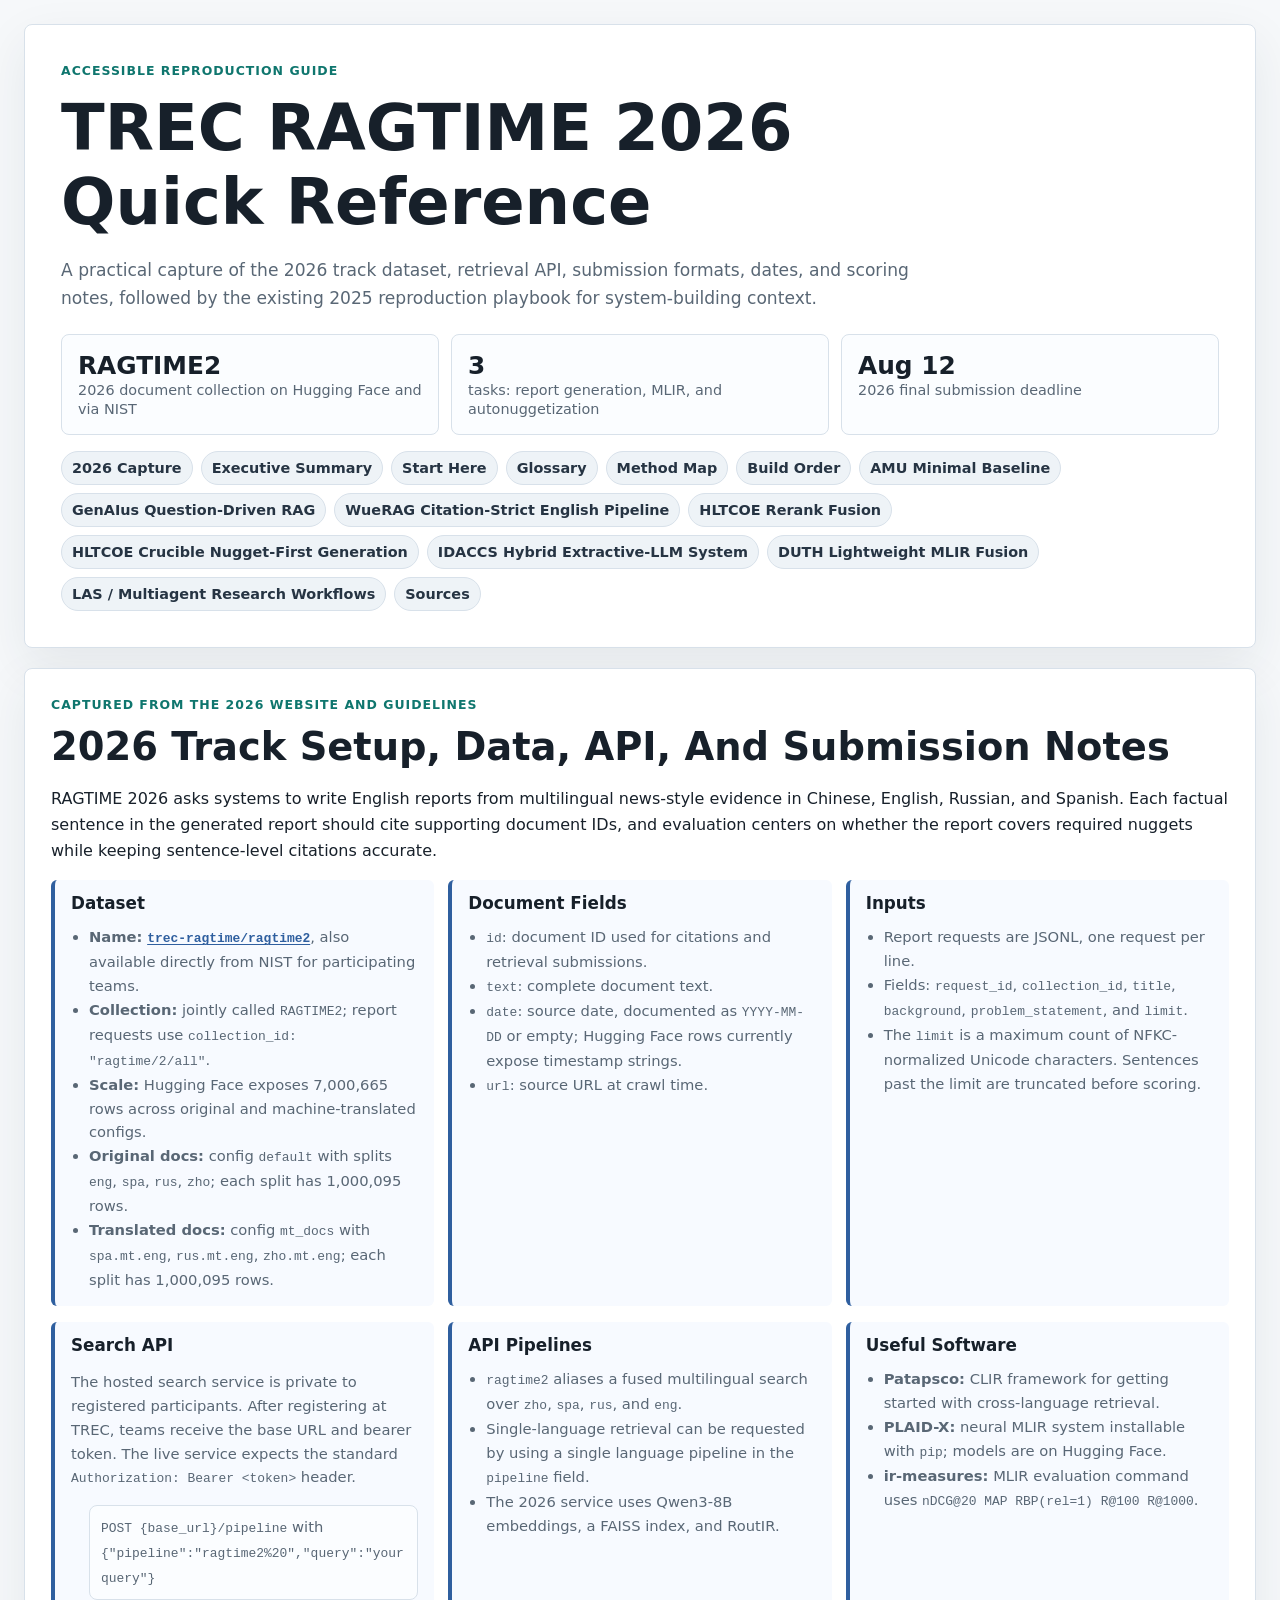
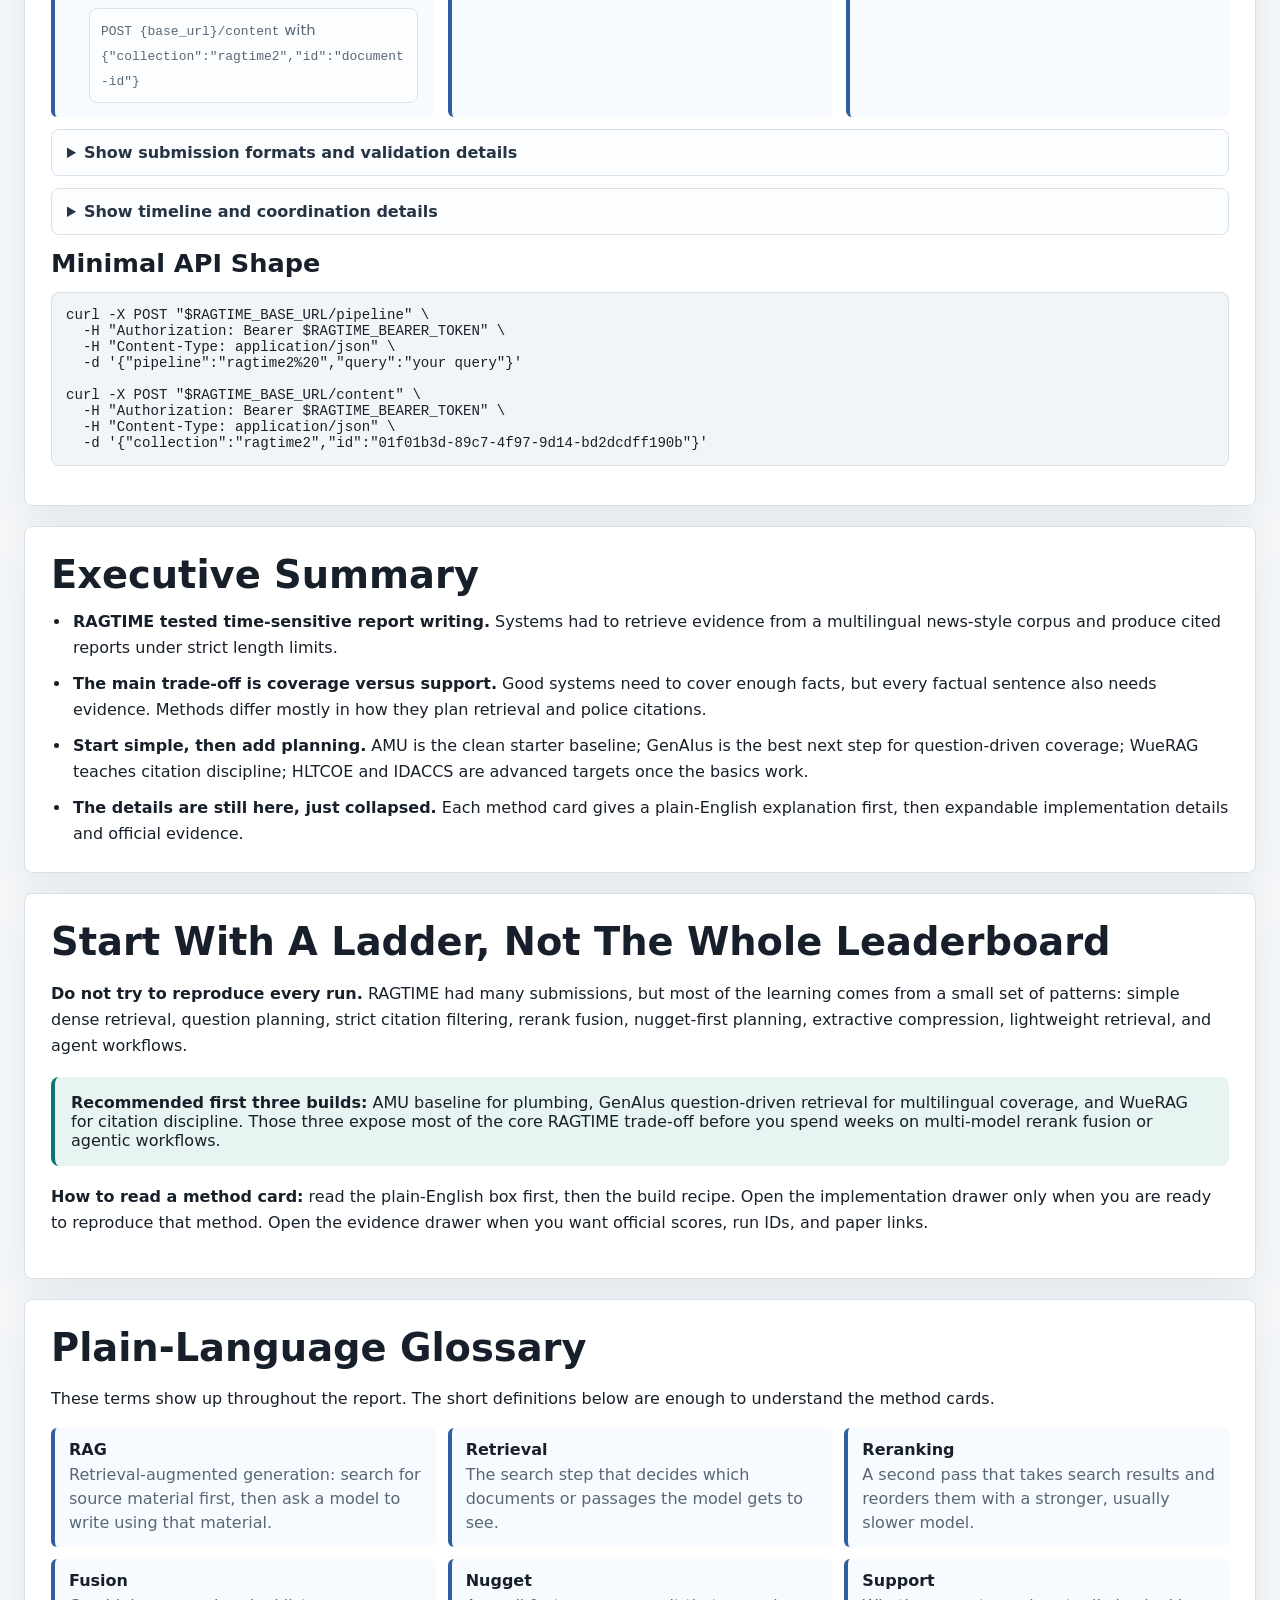
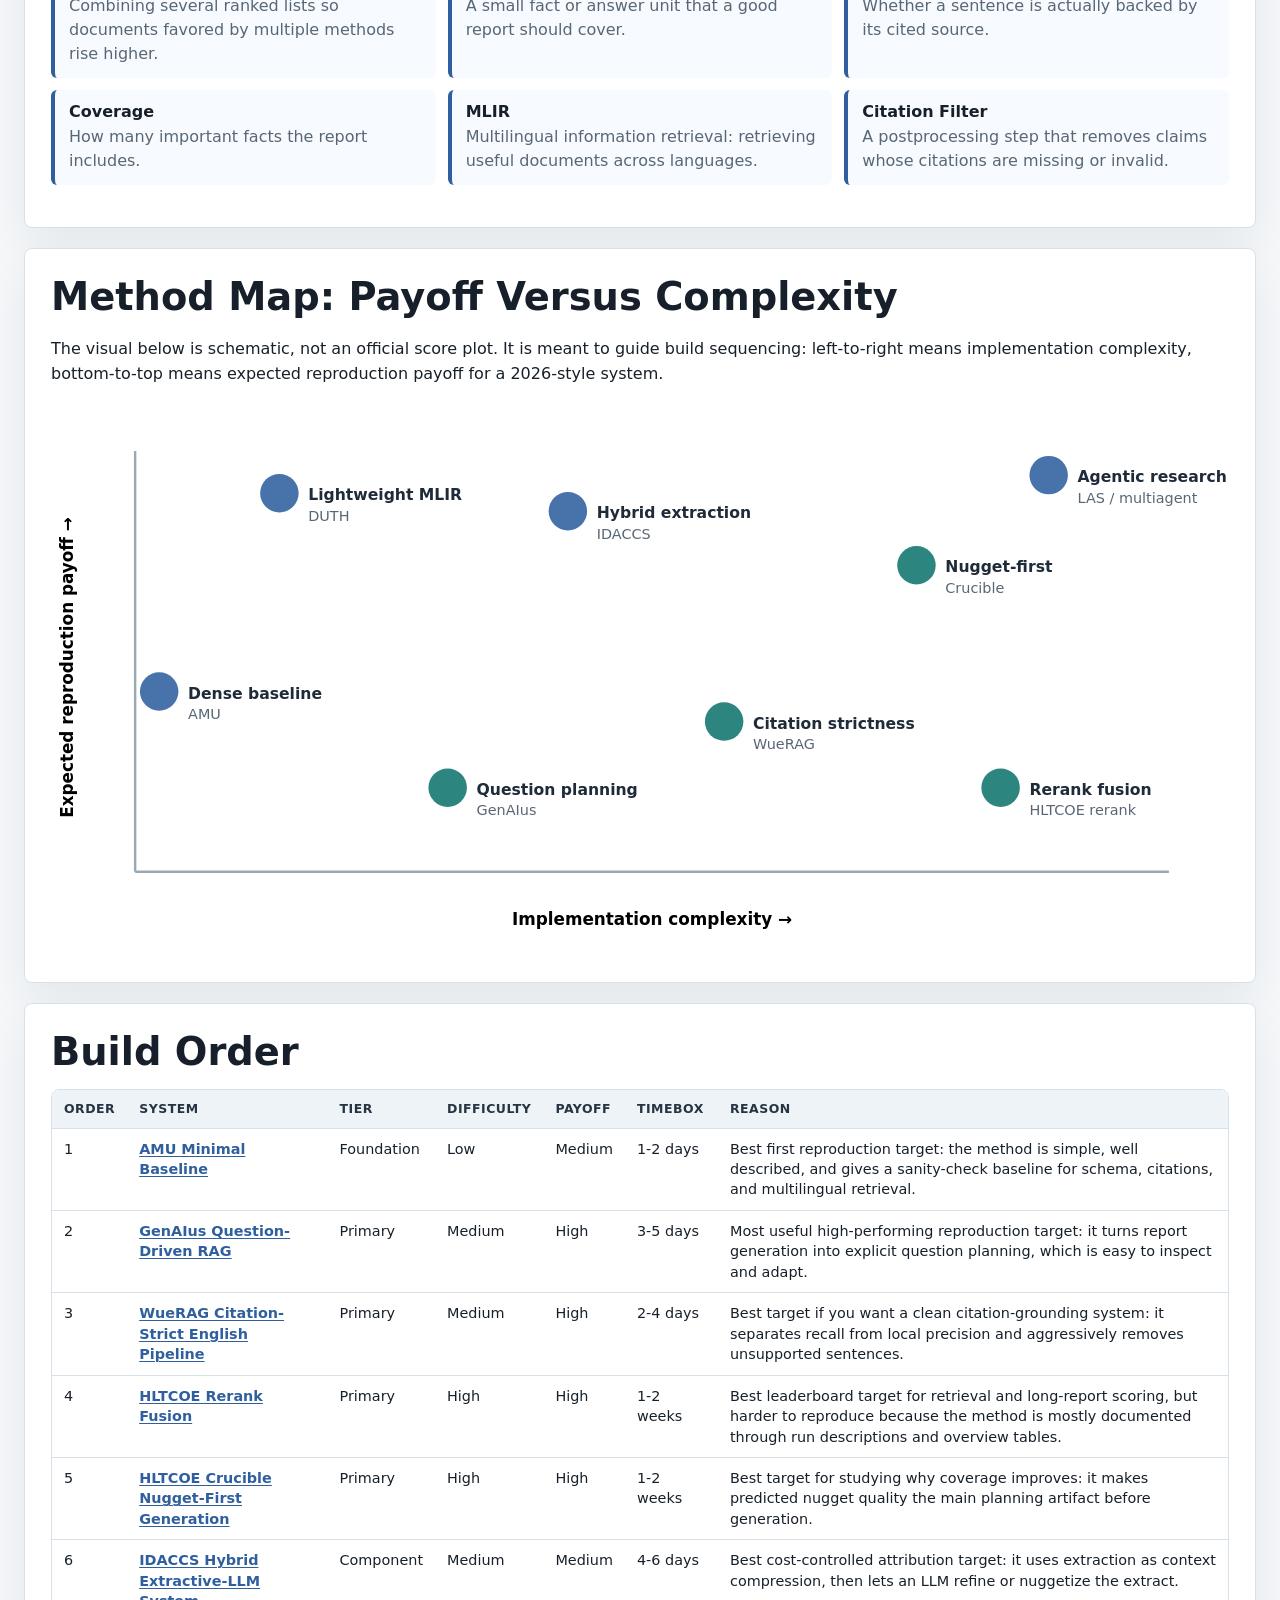
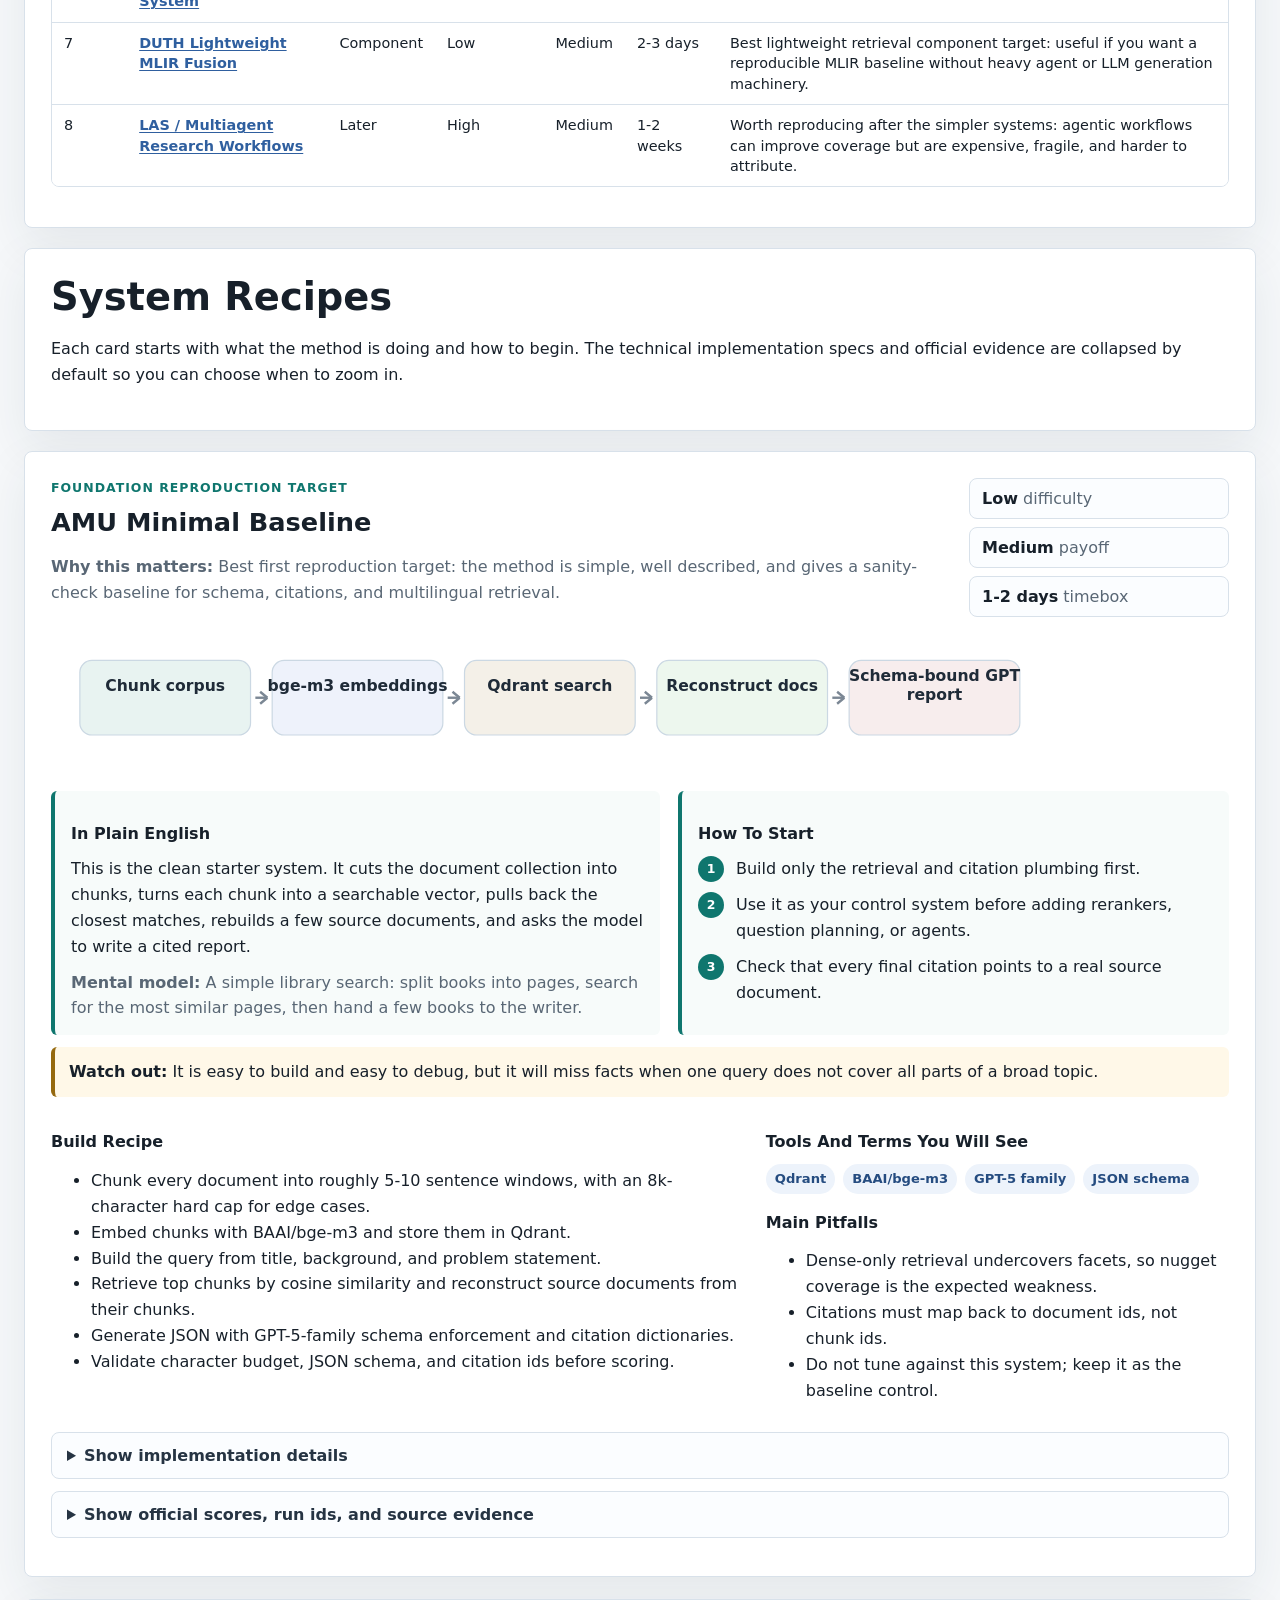
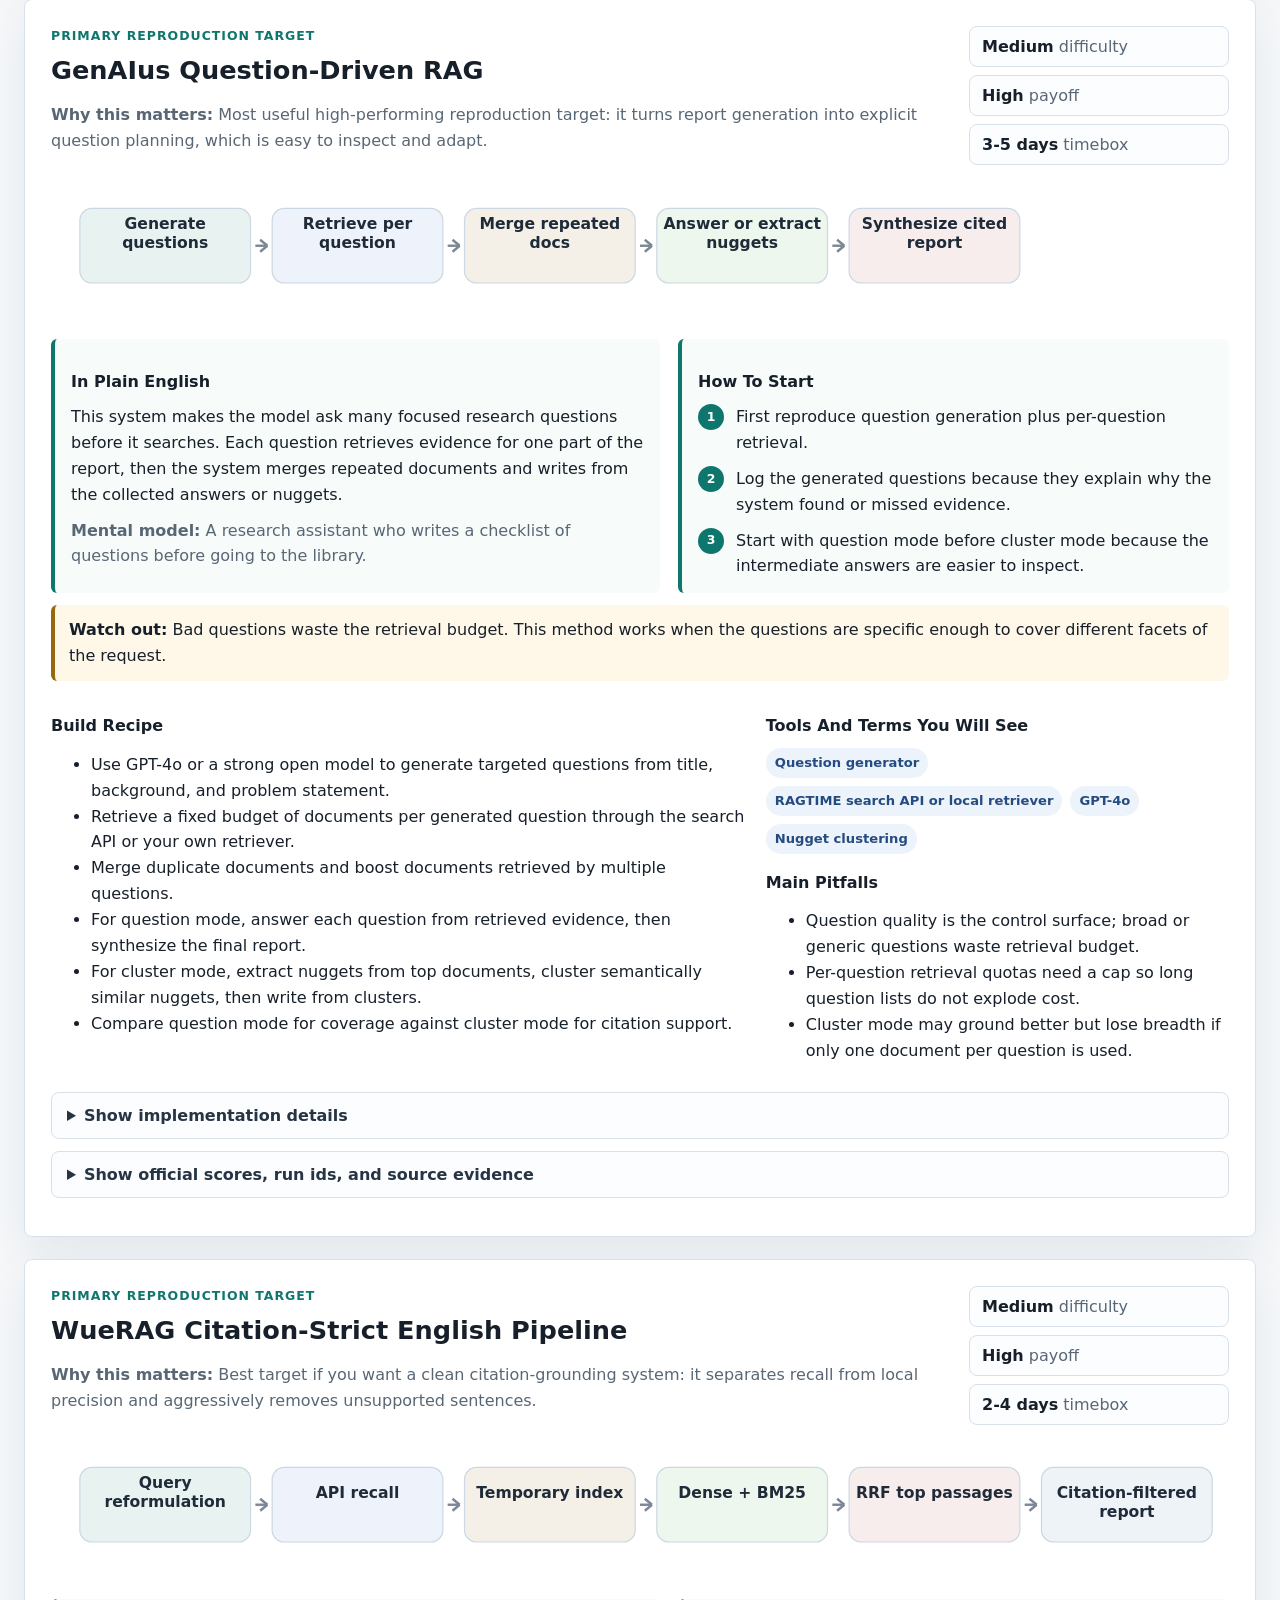
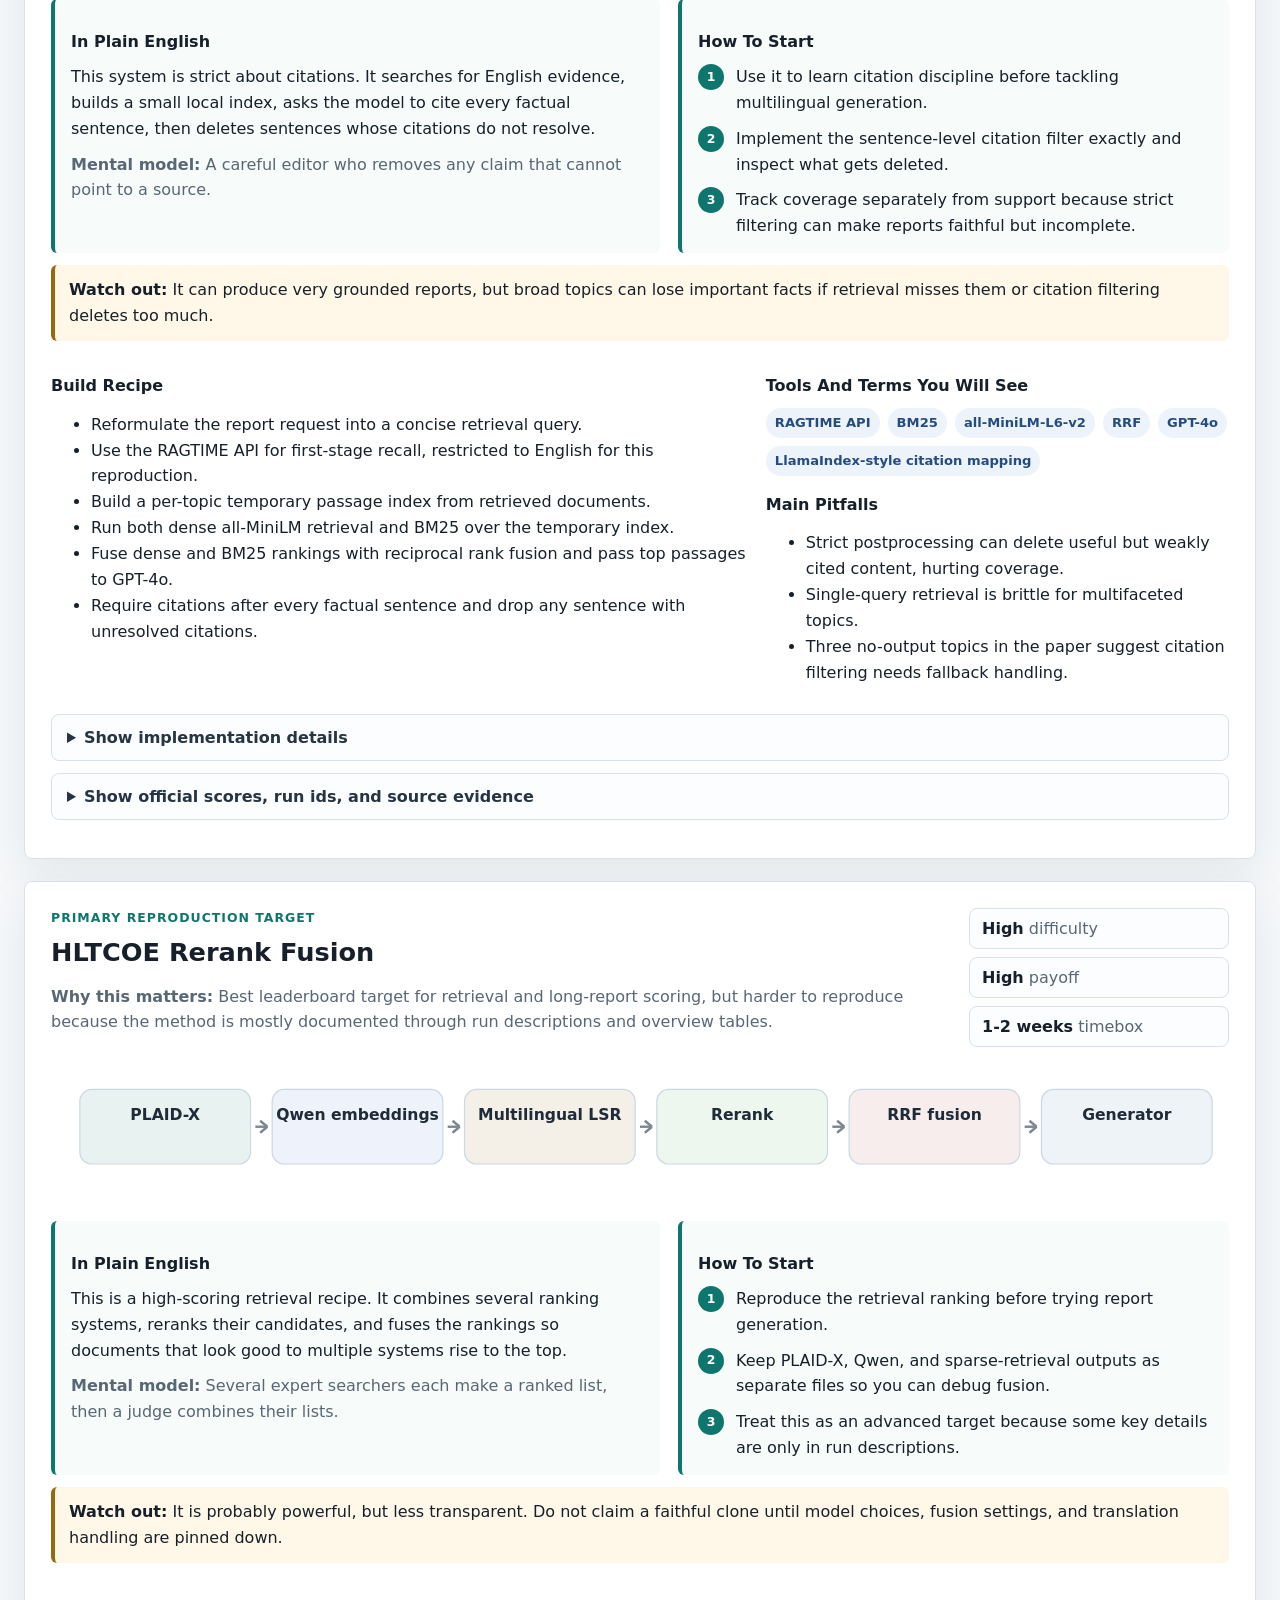
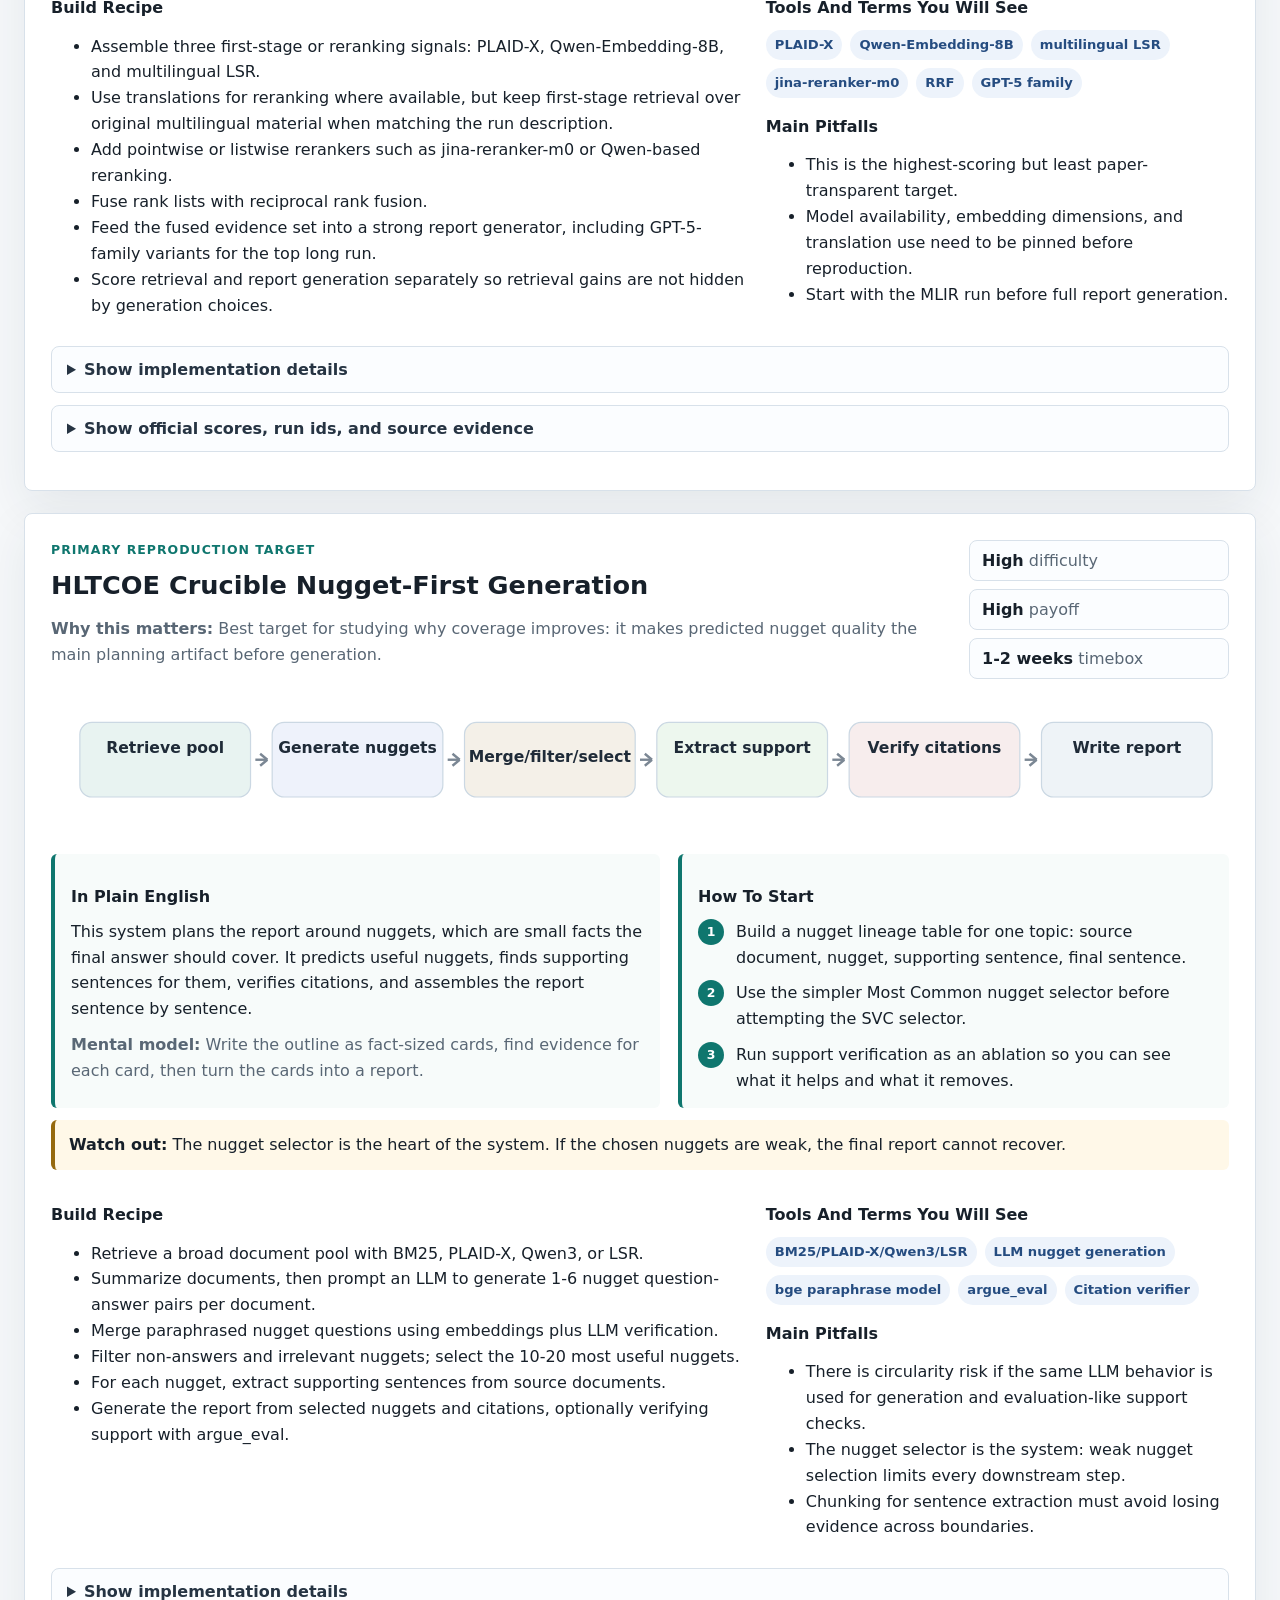
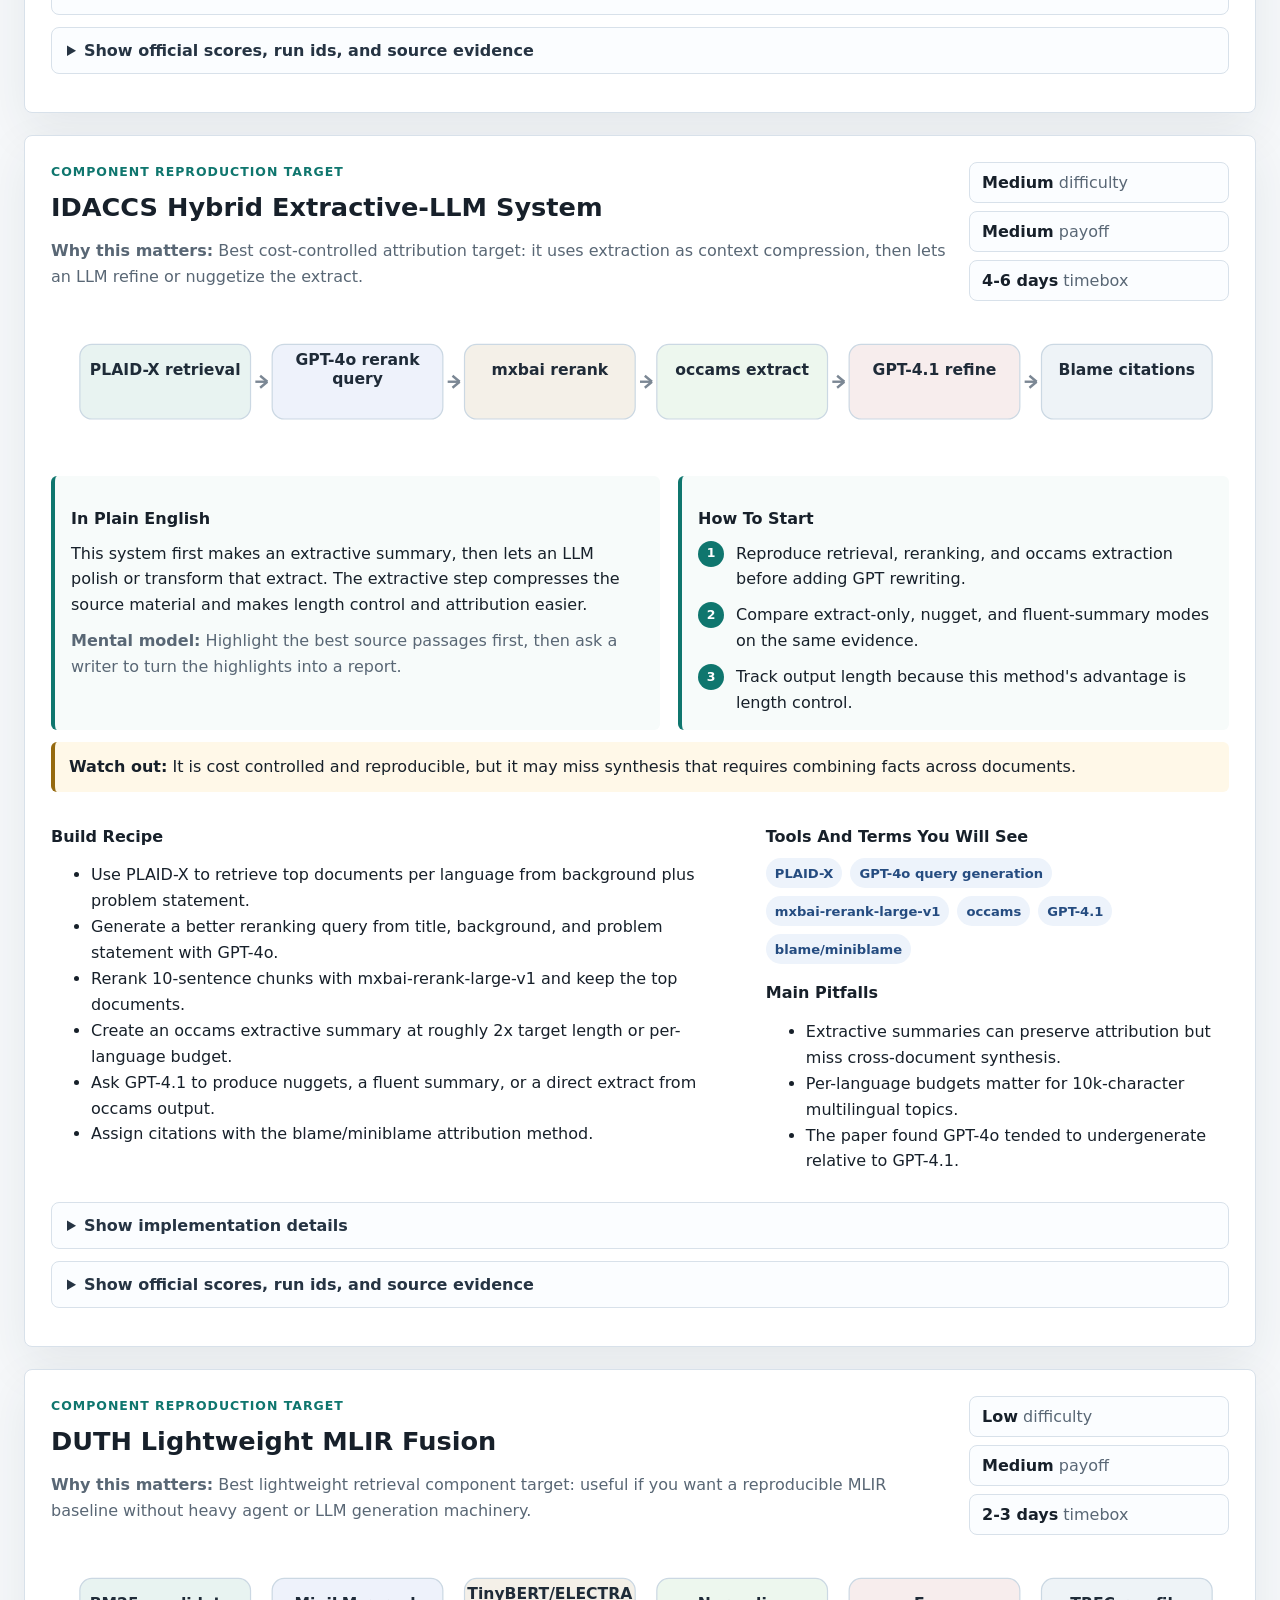
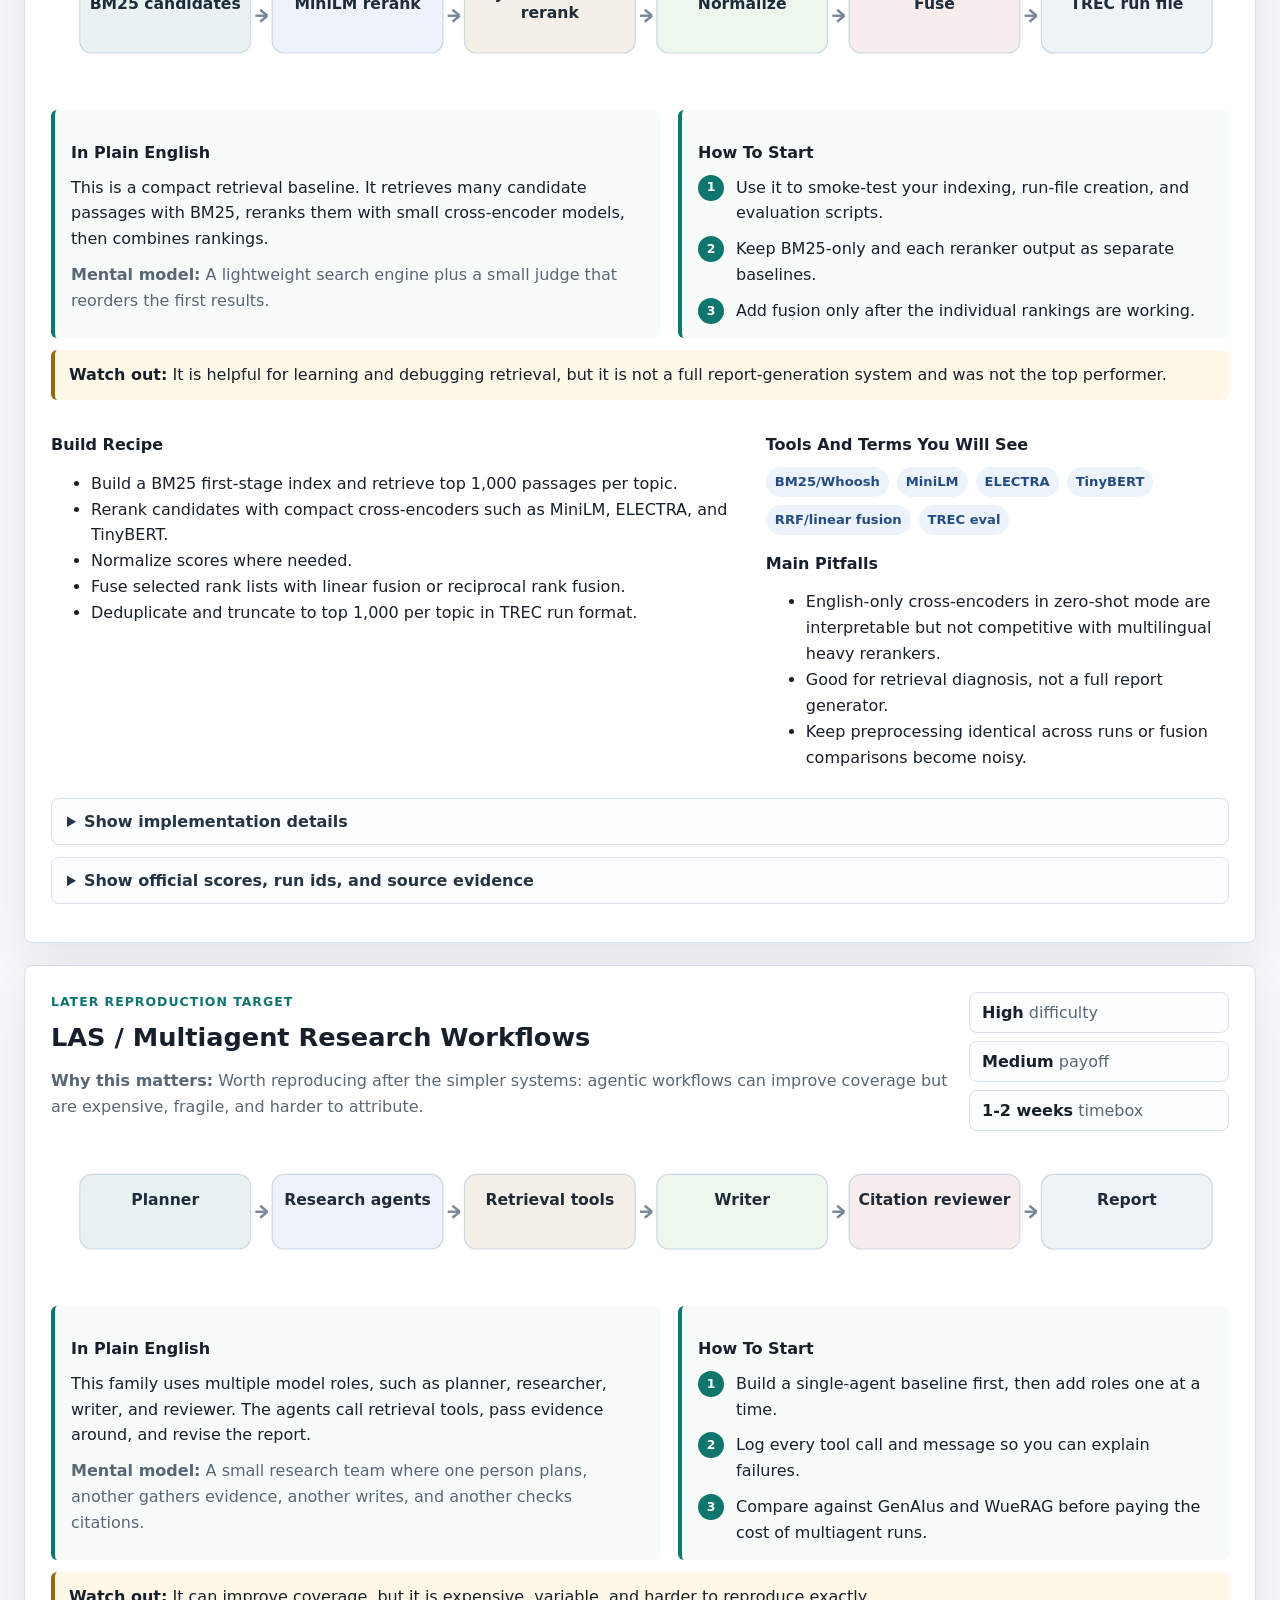
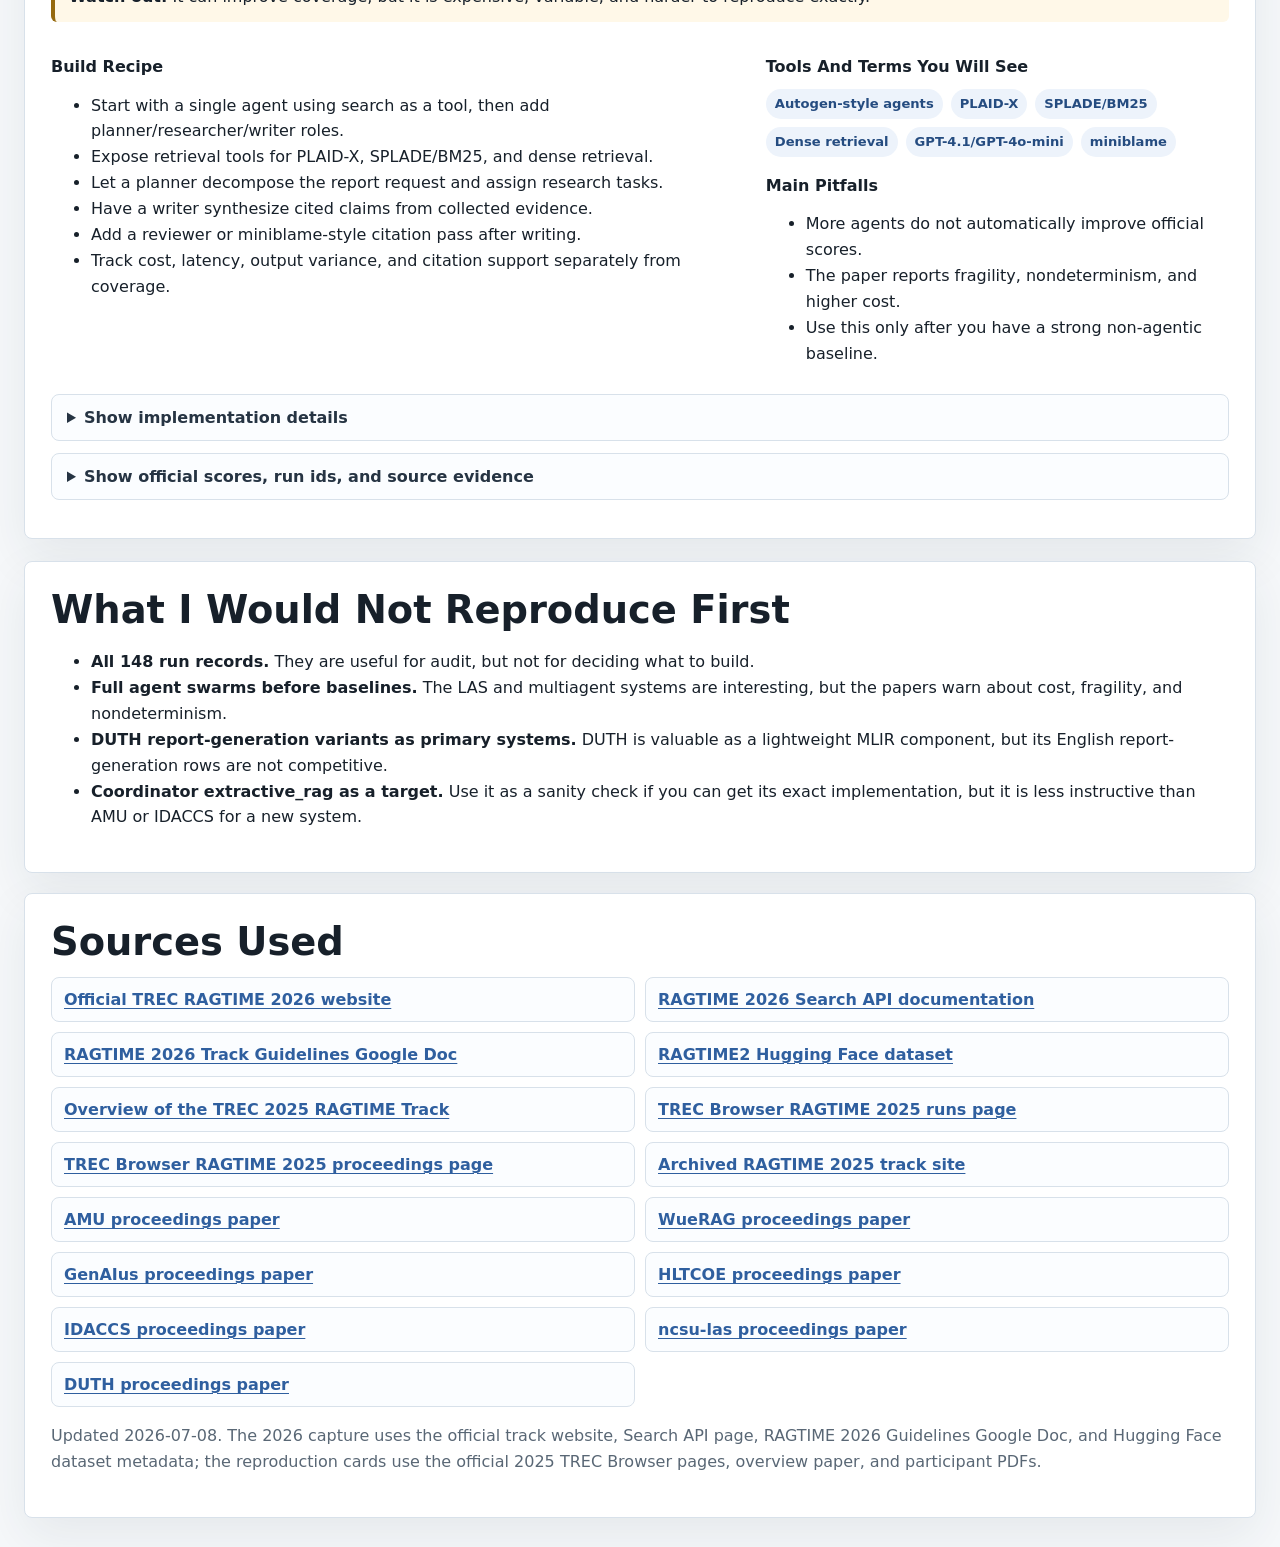
==== commit 942f64fc: "Configure SOPS-encrypted API credentials" ====
--- a/reports/2026-quick-reference-and-2025-reproduction-playbook/index.html
+++ b/reports/2026-quick-reference-and-2025-reproduction-playbook/index.html
@@ -167,7 +167,7 @@
       <div class="quick-grid">
         <div class="quick-box">
           <h3>Search API</h3>
-          <p>The hosted search service is private to registered participants. After registering at TREC, teams receive the base URL and bearer token.</p>
+          <p>The hosted search service is private to registered participants. After registering at TREC, teams receive the base URL and bearer token. The live service expects the standard <code>Authorization: Bearer &lt;token&gt;</code> header.</p>
           <ul class="inline-code-list">
             <li><code>POST {base_url}/pipeline</code> with <code>{"pipeline":"ragtime2%20","query":"your query"}</code></li>
             <li><code>POST {base_url}/content</code> with <code>{"collection":"ragtime2","id":"document-id"}</code></li>
@@ -241,12 +241,12 @@
       <div class="api-example">
         <h3>Minimal API Shape</h3>
         <pre><code>curl -X POST "$RAGTIME_BASE_URL/pipeline" \
-  -H "Authorization: $RAGTIME_BEARER_TOKEN" \
+  -H "Authorization: Bearer $RAGTIME_BEARER_TOKEN" \
   -H "Content-Type: application/json" \
   -d '{"pipeline":"ragtime2%20","query":"your query"}'
 
 curl -X POST "$RAGTIME_BASE_URL/content" \
-  -H "Authorization: $RAGTIME_BEARER_TOKEN" \
+  -H "Authorization: Bearer $RAGTIME_BEARER_TOKEN" \
   -H "Content-Type: application/json" \
   -d '{"collection":"ragtime2","id":"01f01b3d-89c7-4f97-9d14-bd2dcdff190b"}'</code></pre>
       </div>
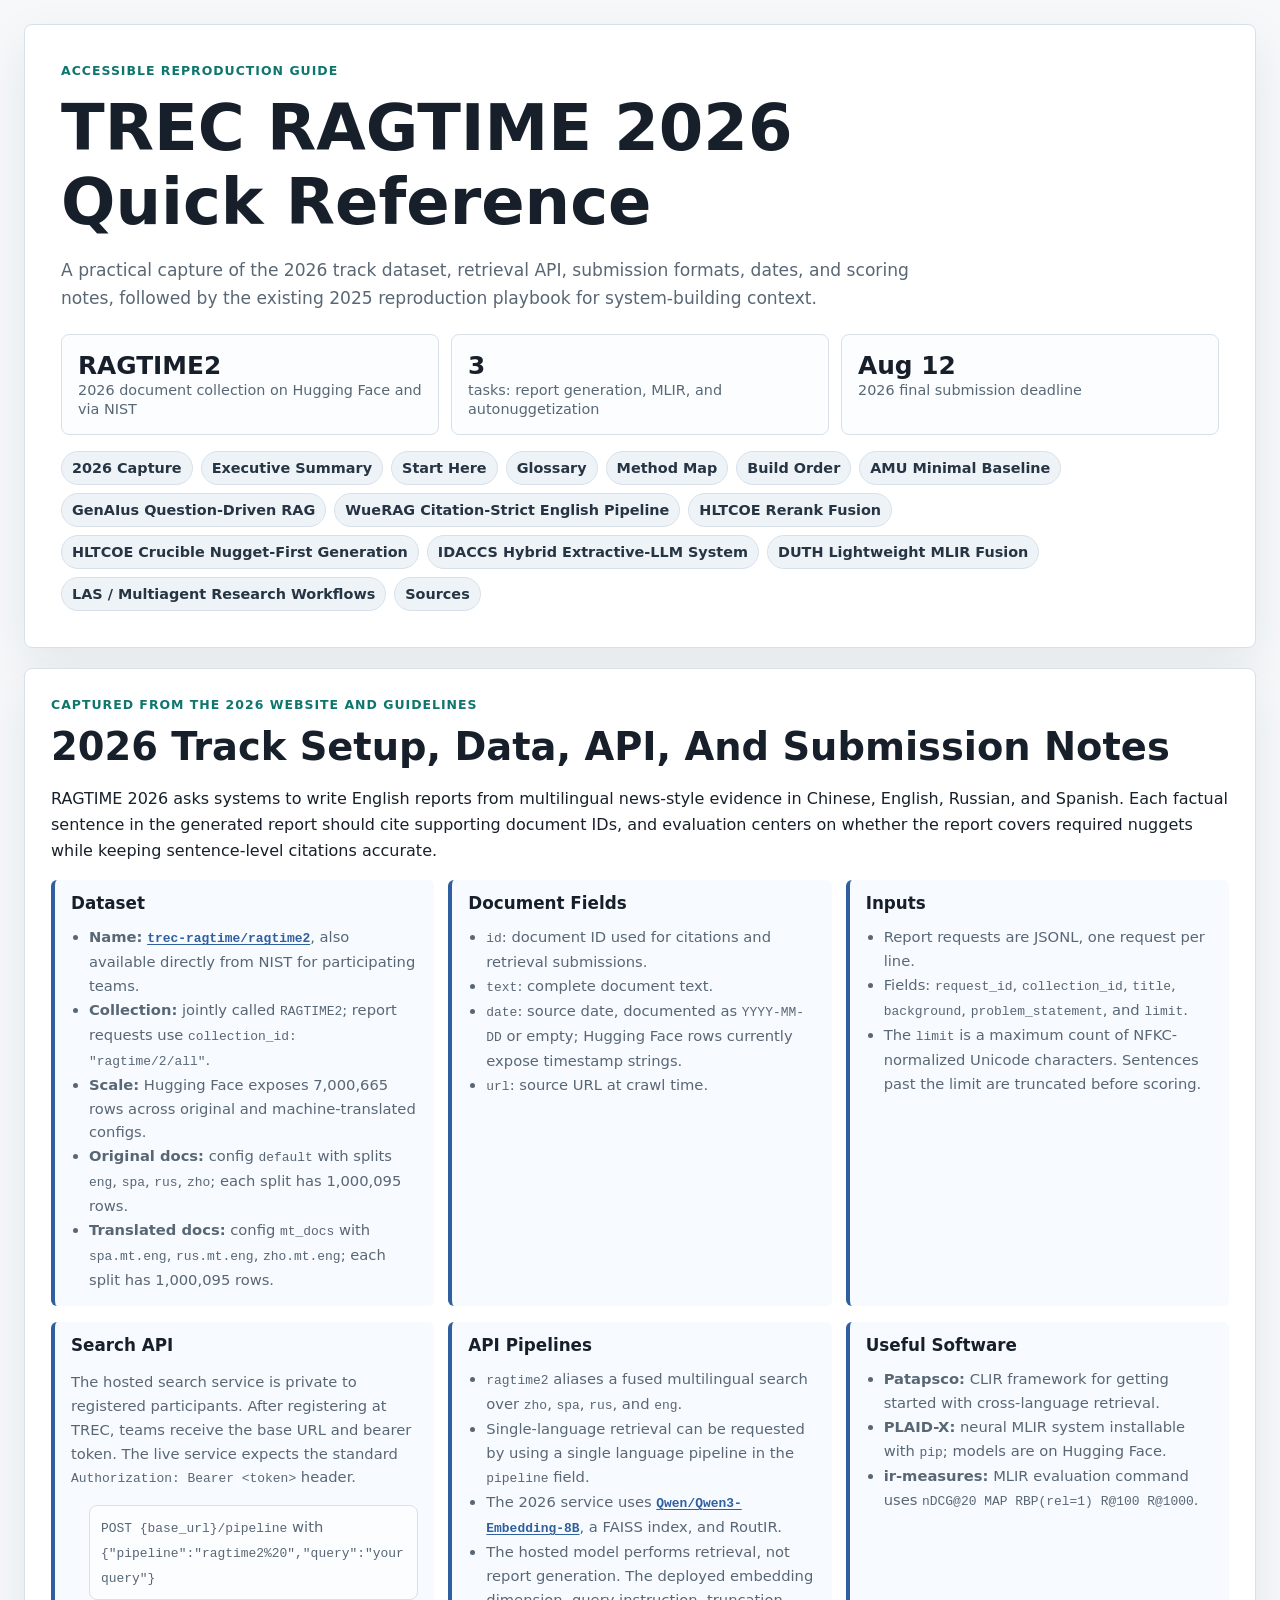
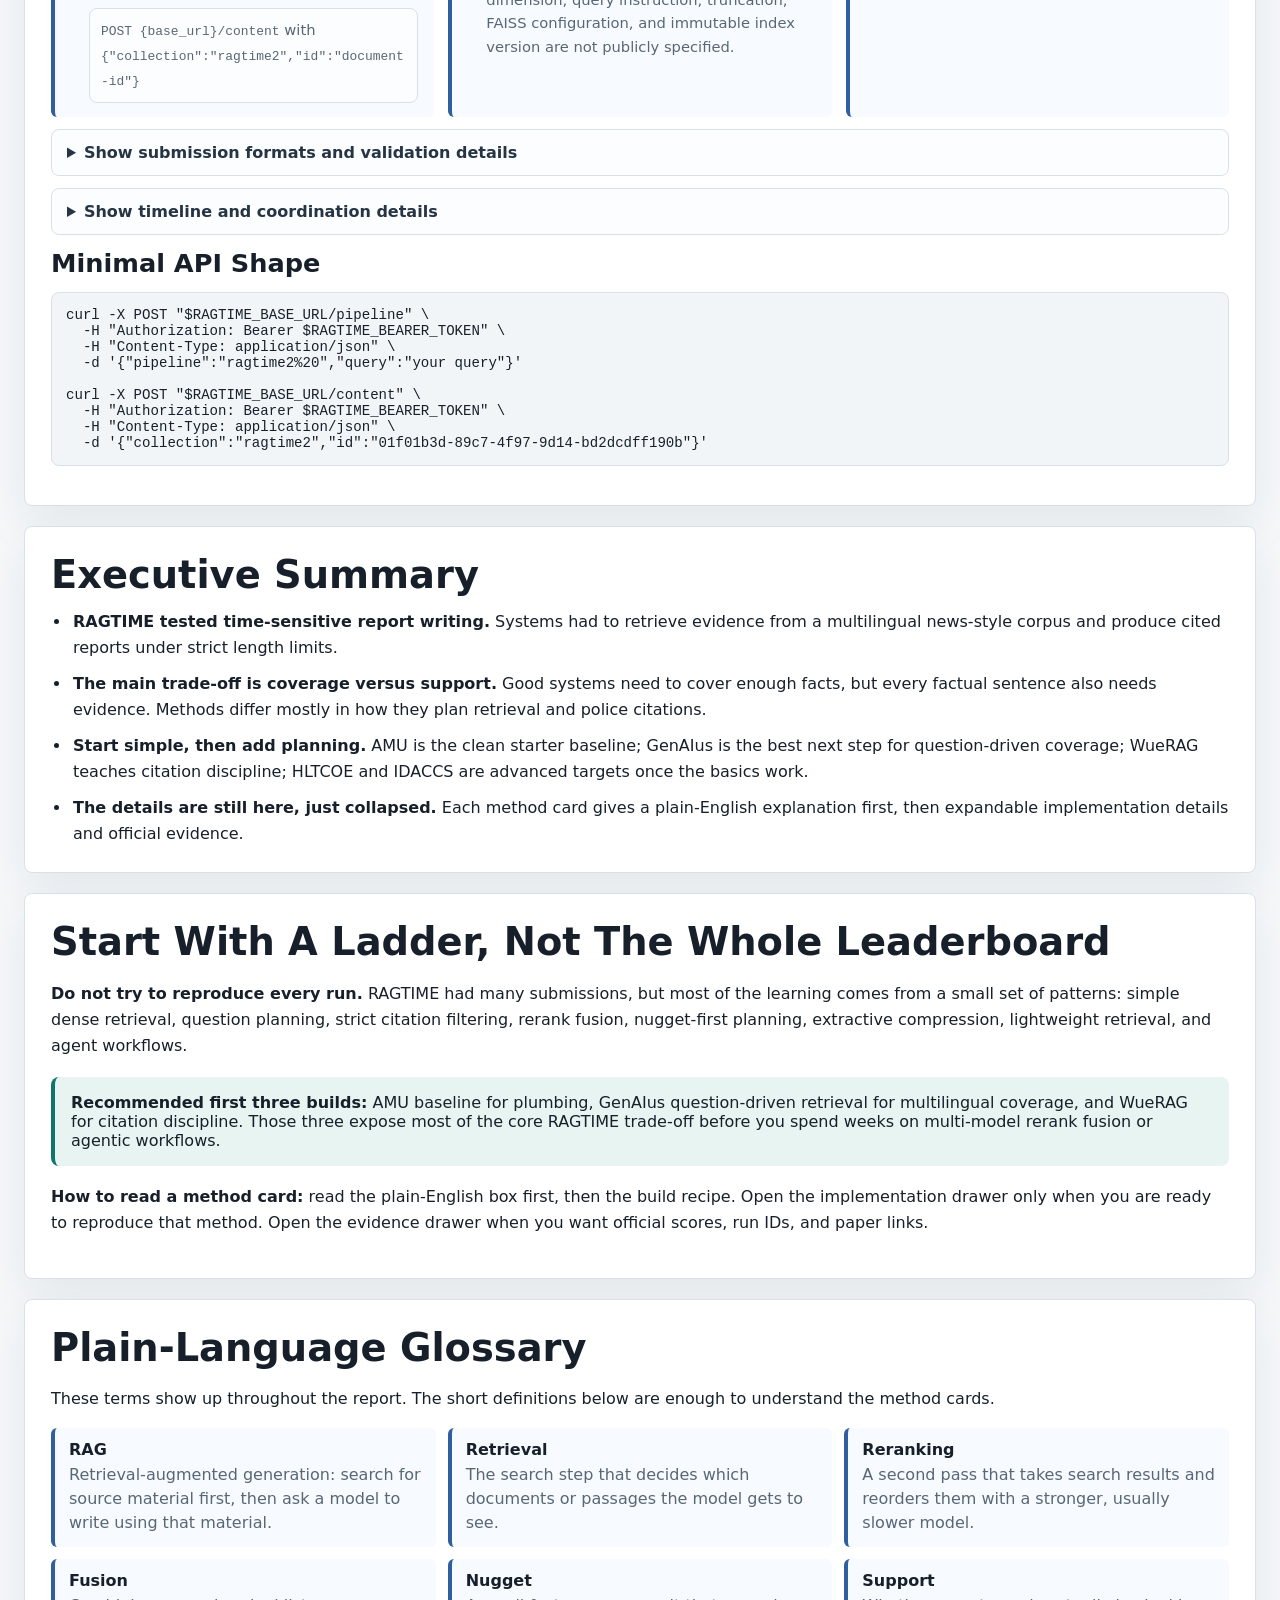
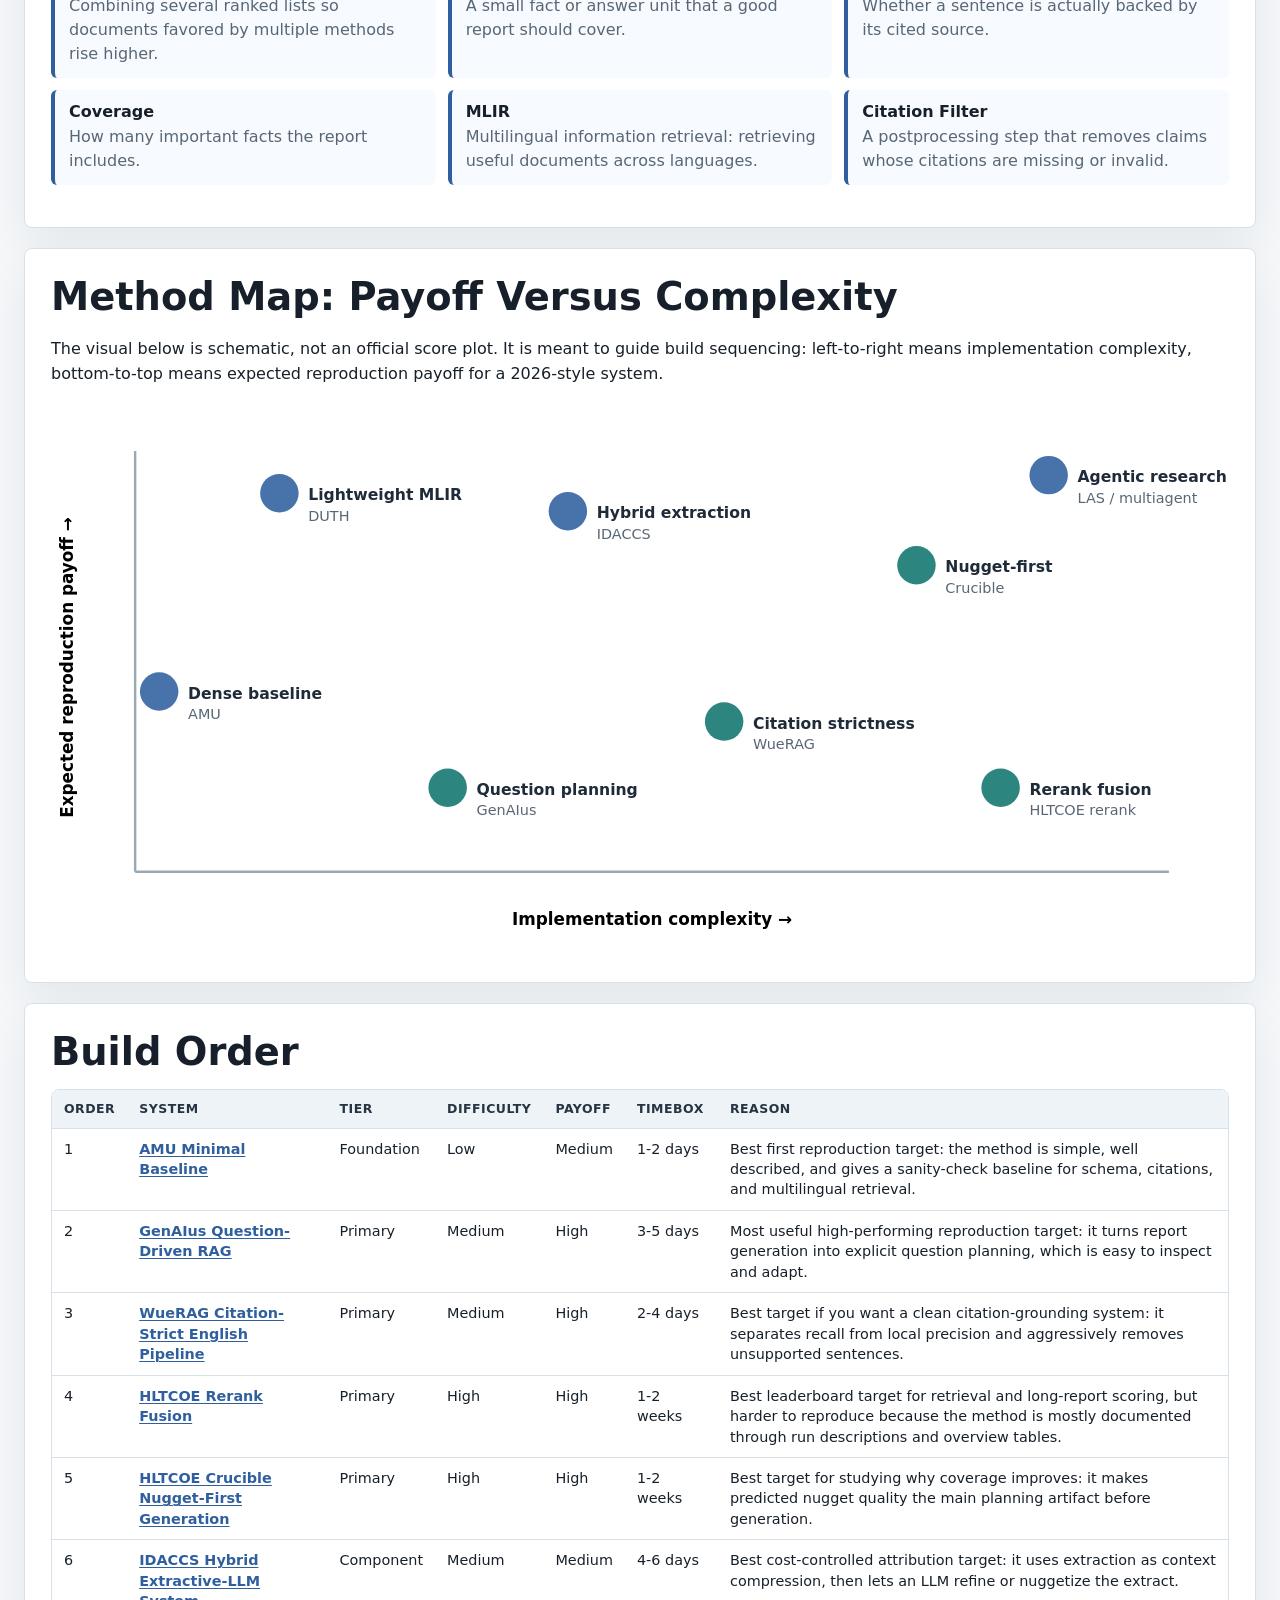
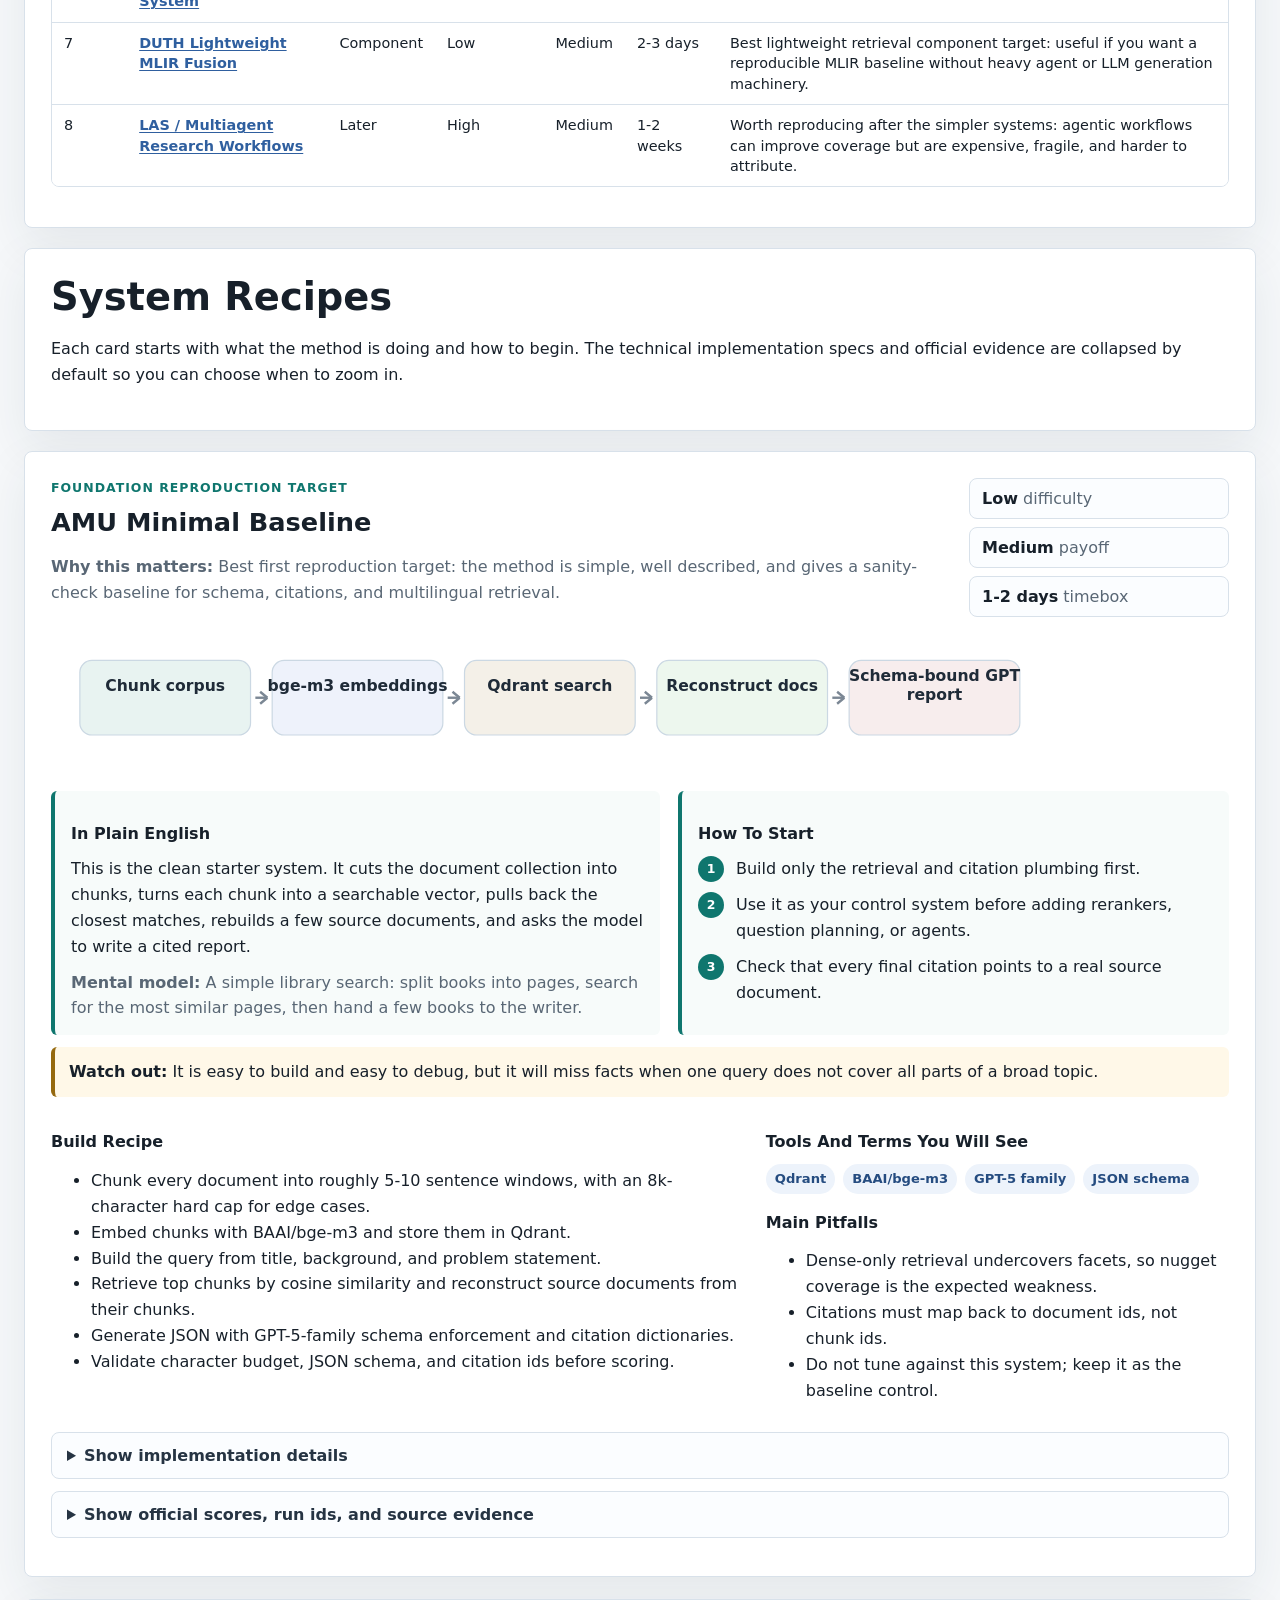
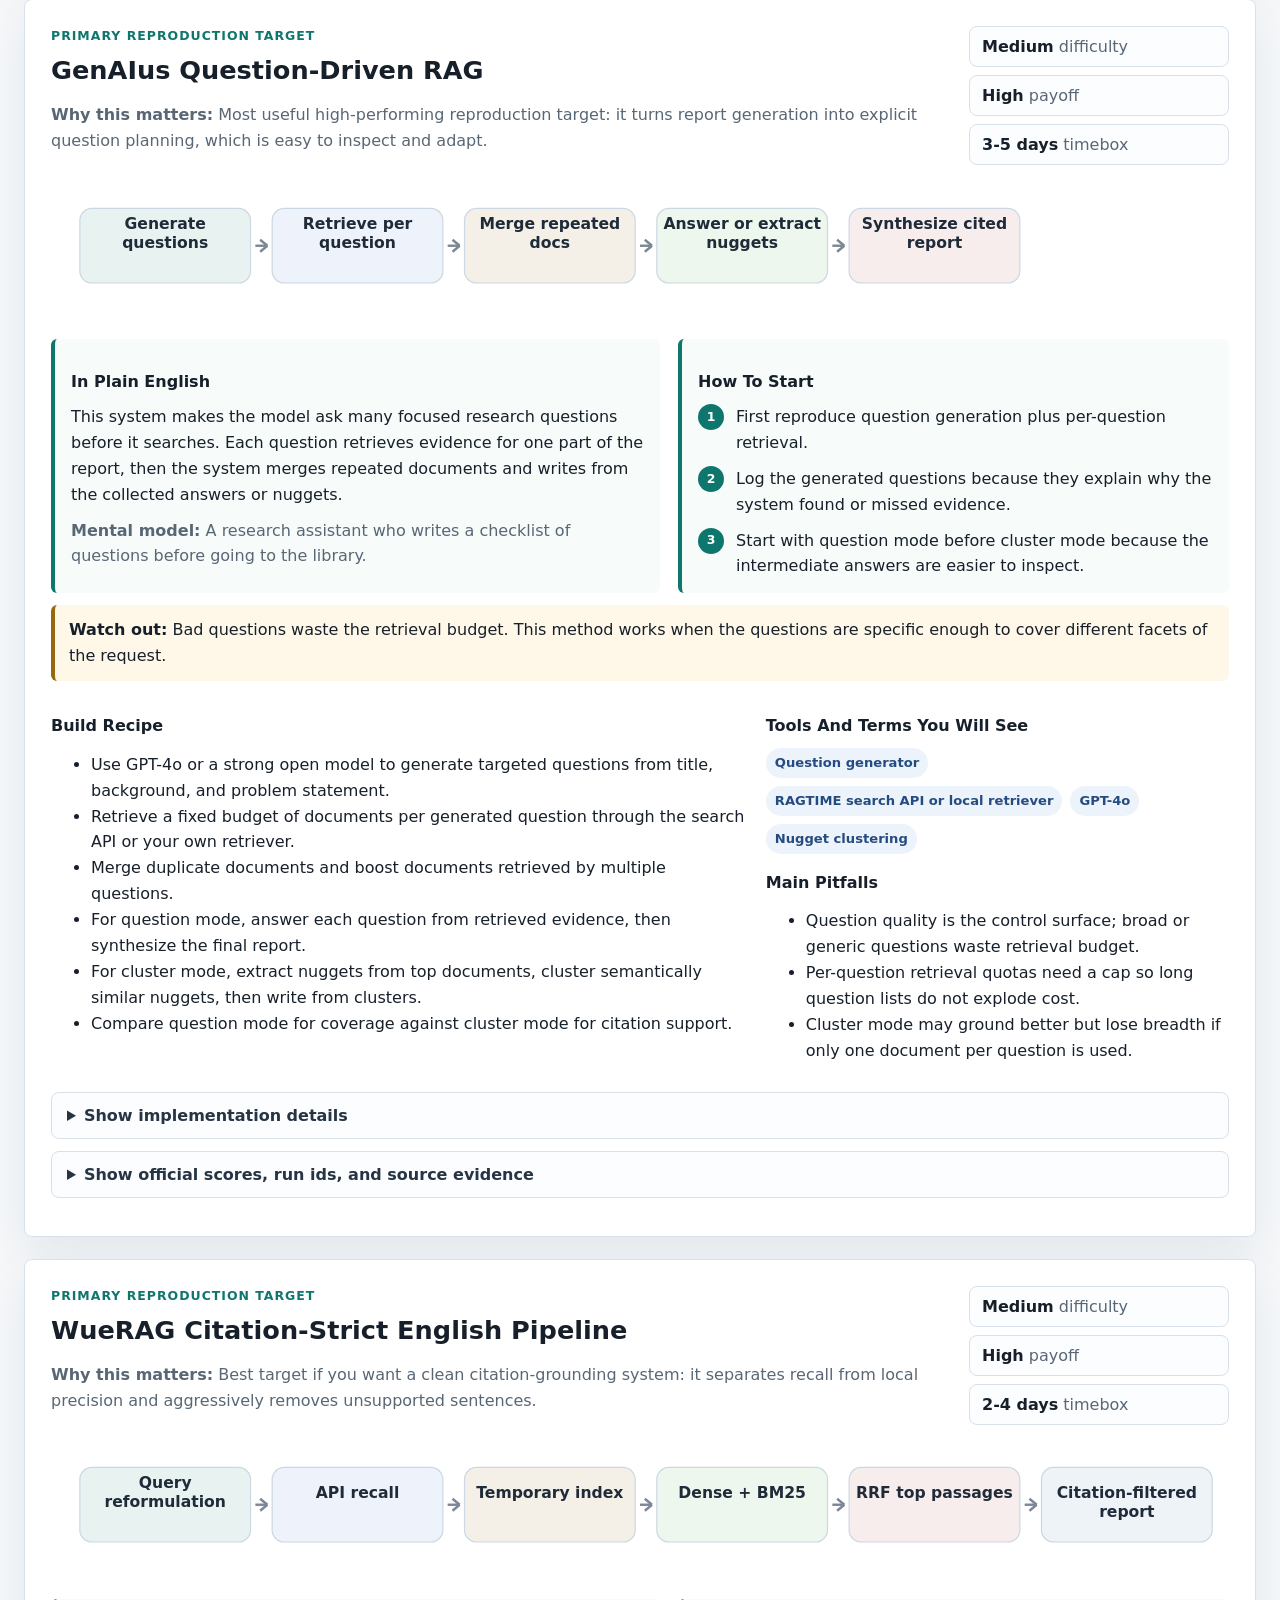
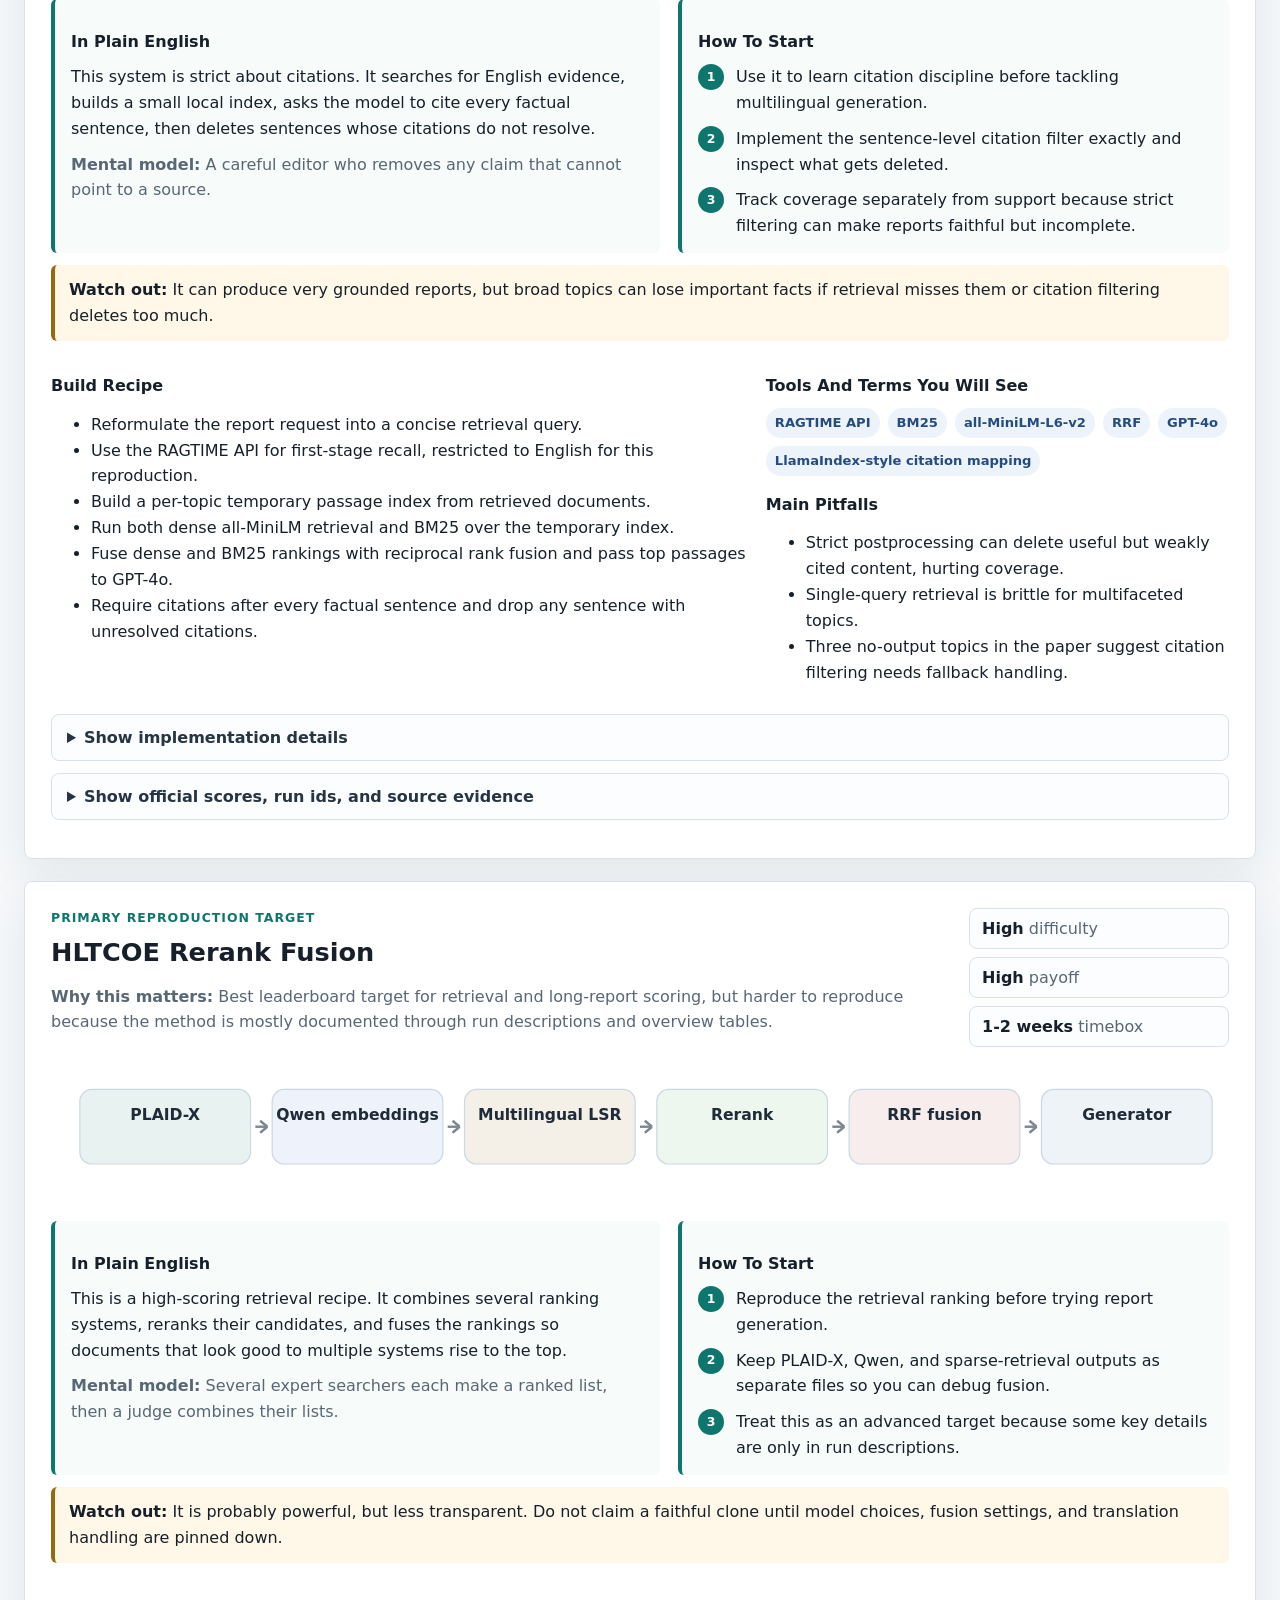
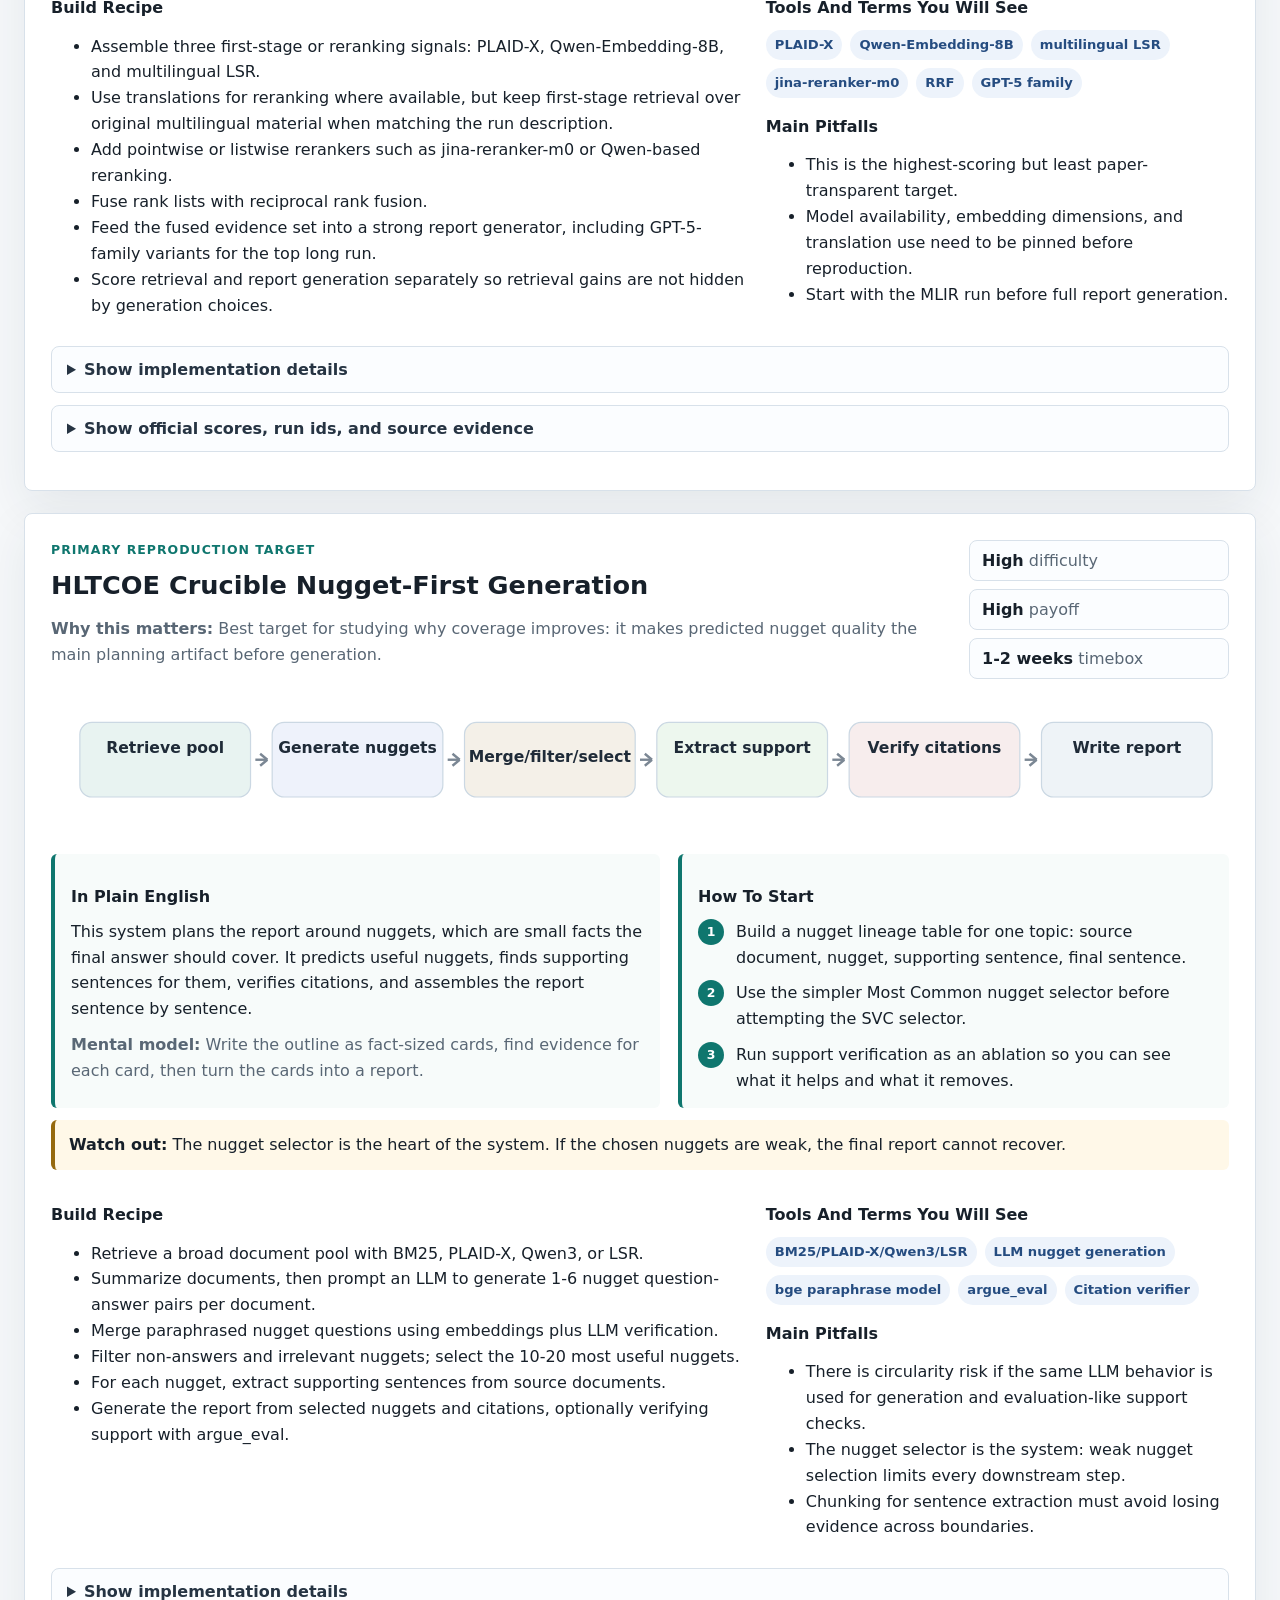
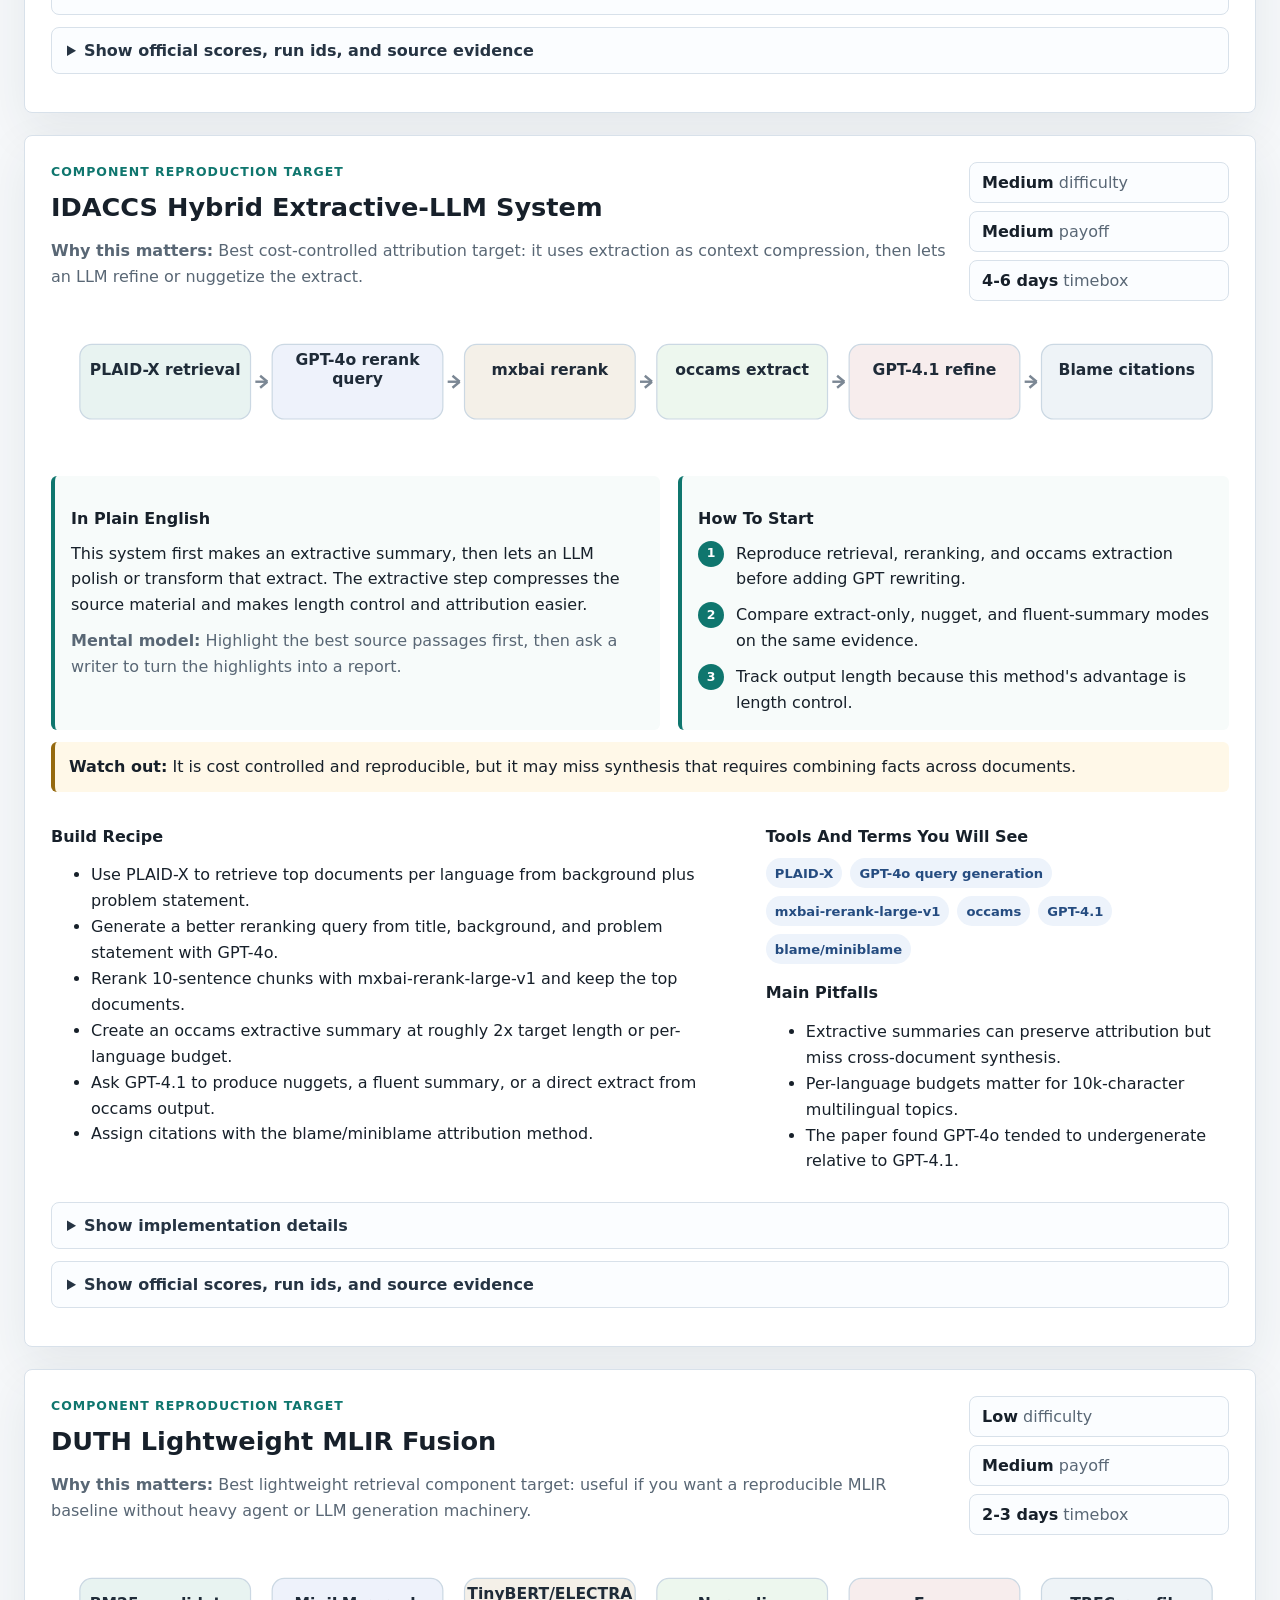
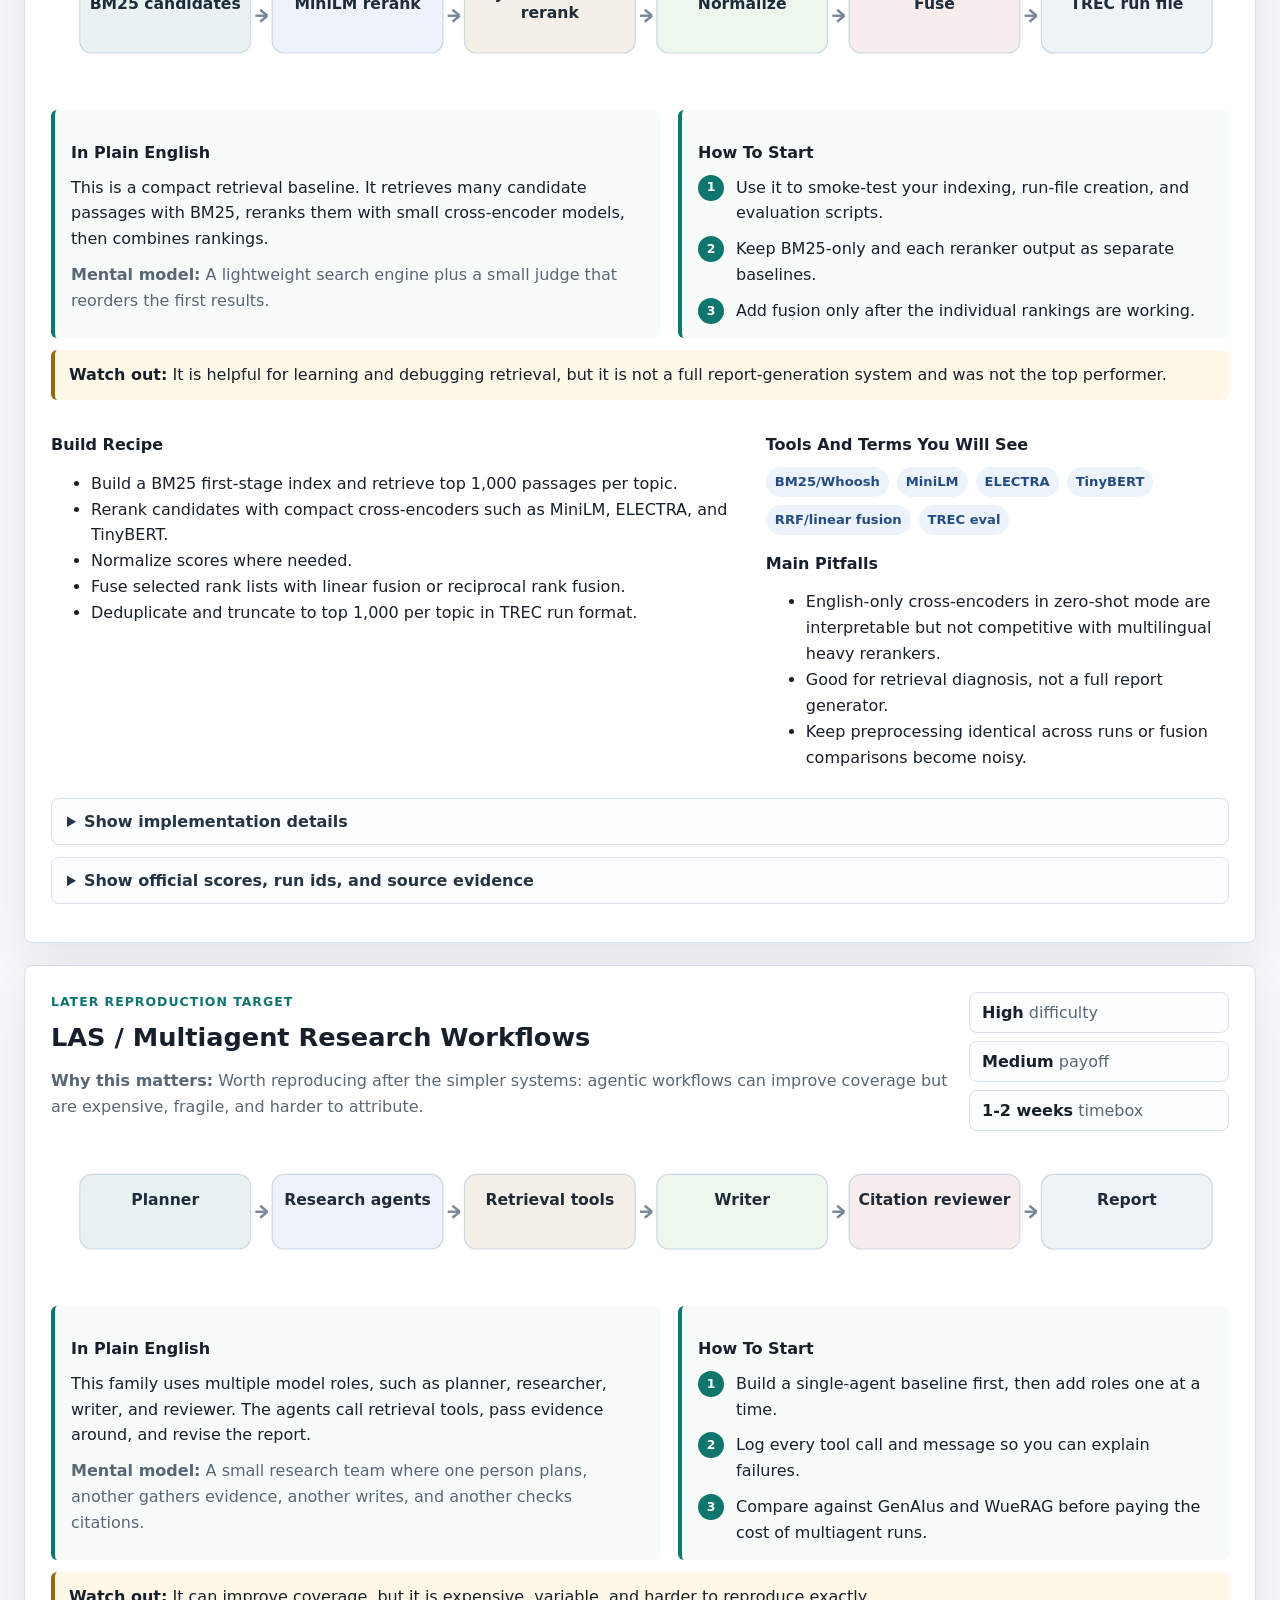
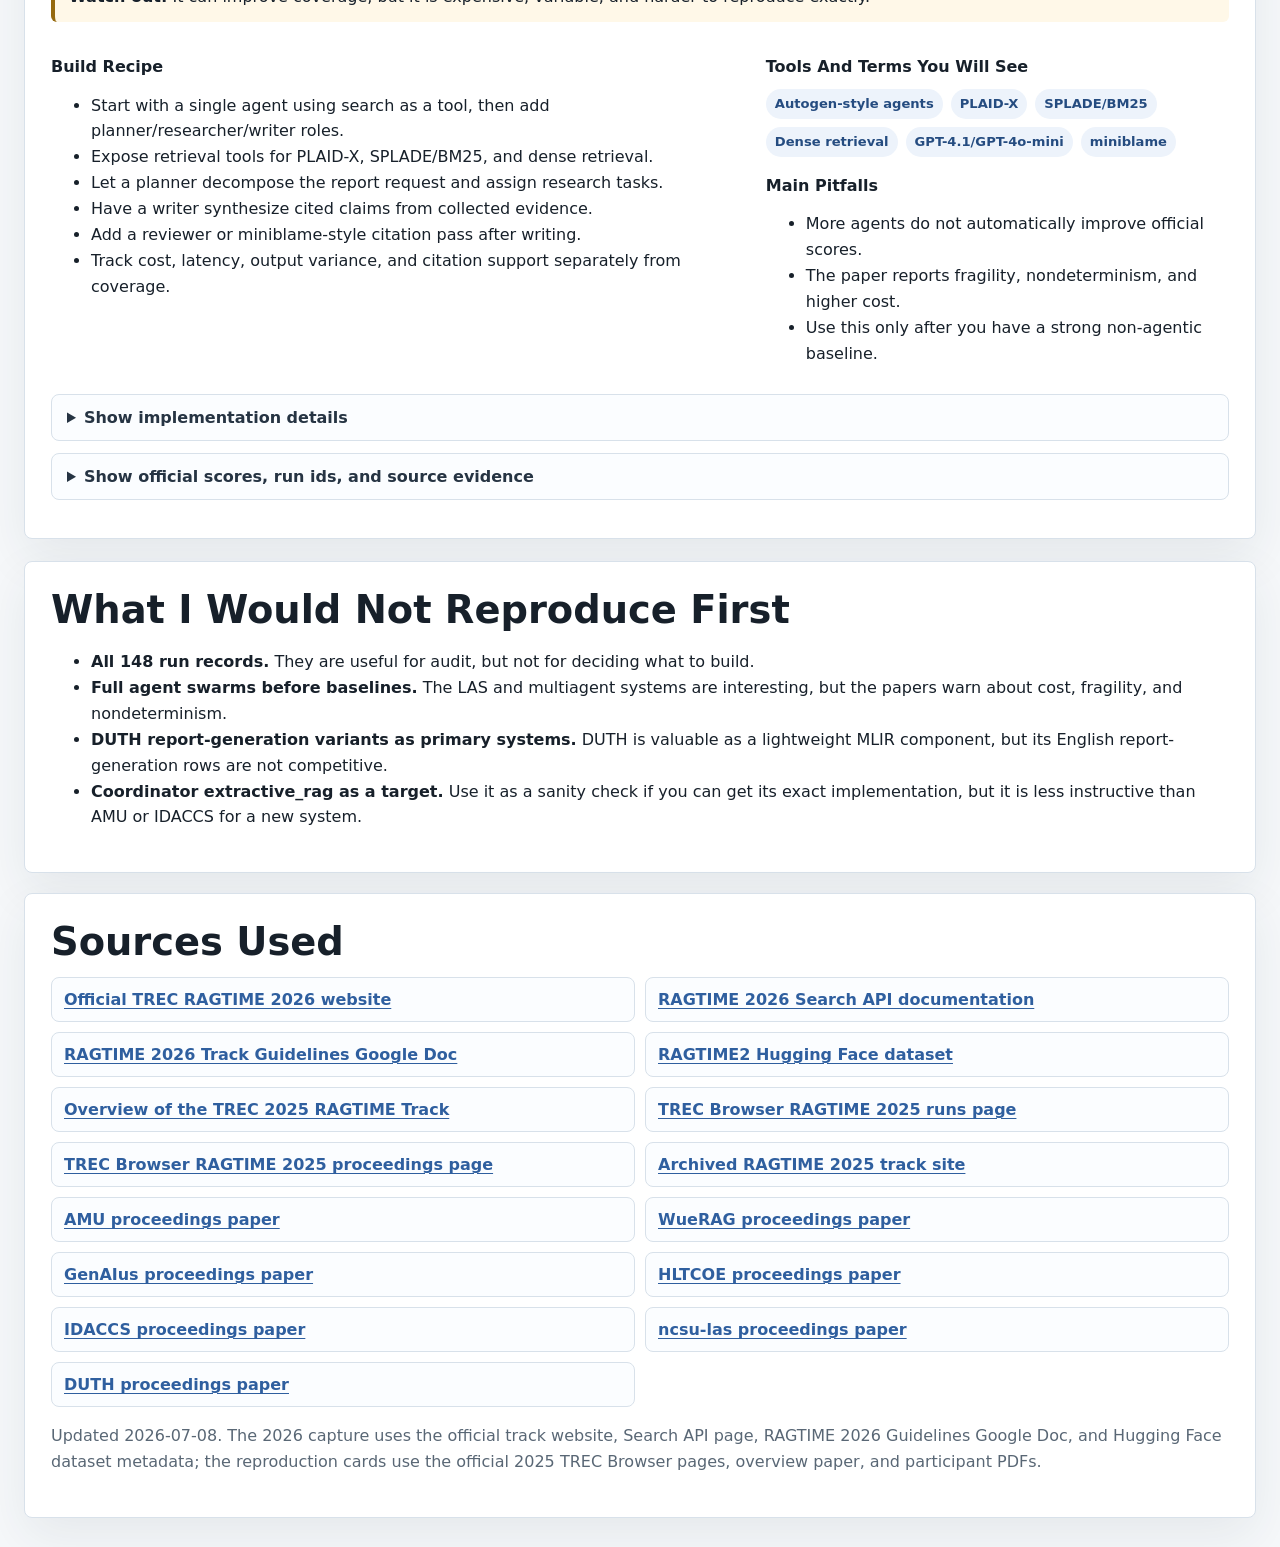
==== commit 8d96fc72: "Document hosted retrieval model" ====
--- a/reports/2026-quick-reference-and-2025-reproduction-playbook/index.html
+++ b/reports/2026-quick-reference-and-2025-reproduction-playbook/index.html
@@ -178,7 +178,8 @@
           <ul>
             <li><code>ragtime2</code> aliases a fused multilingual search over <code>zho</code>, <code>spa</code>, <code>rus</code>, and <code>eng</code>.</li>
             <li>Single-language retrieval can be requested by using a single language pipeline in the <code>pipeline</code> field.</li>
-            <li>The 2026 service uses Qwen3-8B embeddings, a FAISS index, and RoutIR.</li>
+            <li>The 2026 service uses <a href="https://huggingface.co/Qwen/Qwen3-Embedding-8B"><code>Qwen/Qwen3-Embedding-8B</code></a>, a FAISS index, and RoutIR.</li>
+            <li>The hosted model performs retrieval, not report generation. The deployed embedding dimension, query instruction, truncation, FAISS configuration, and immutable index version are not publicly specified.</li>
           </ul>
         </div>
         <div class="quick-box">
